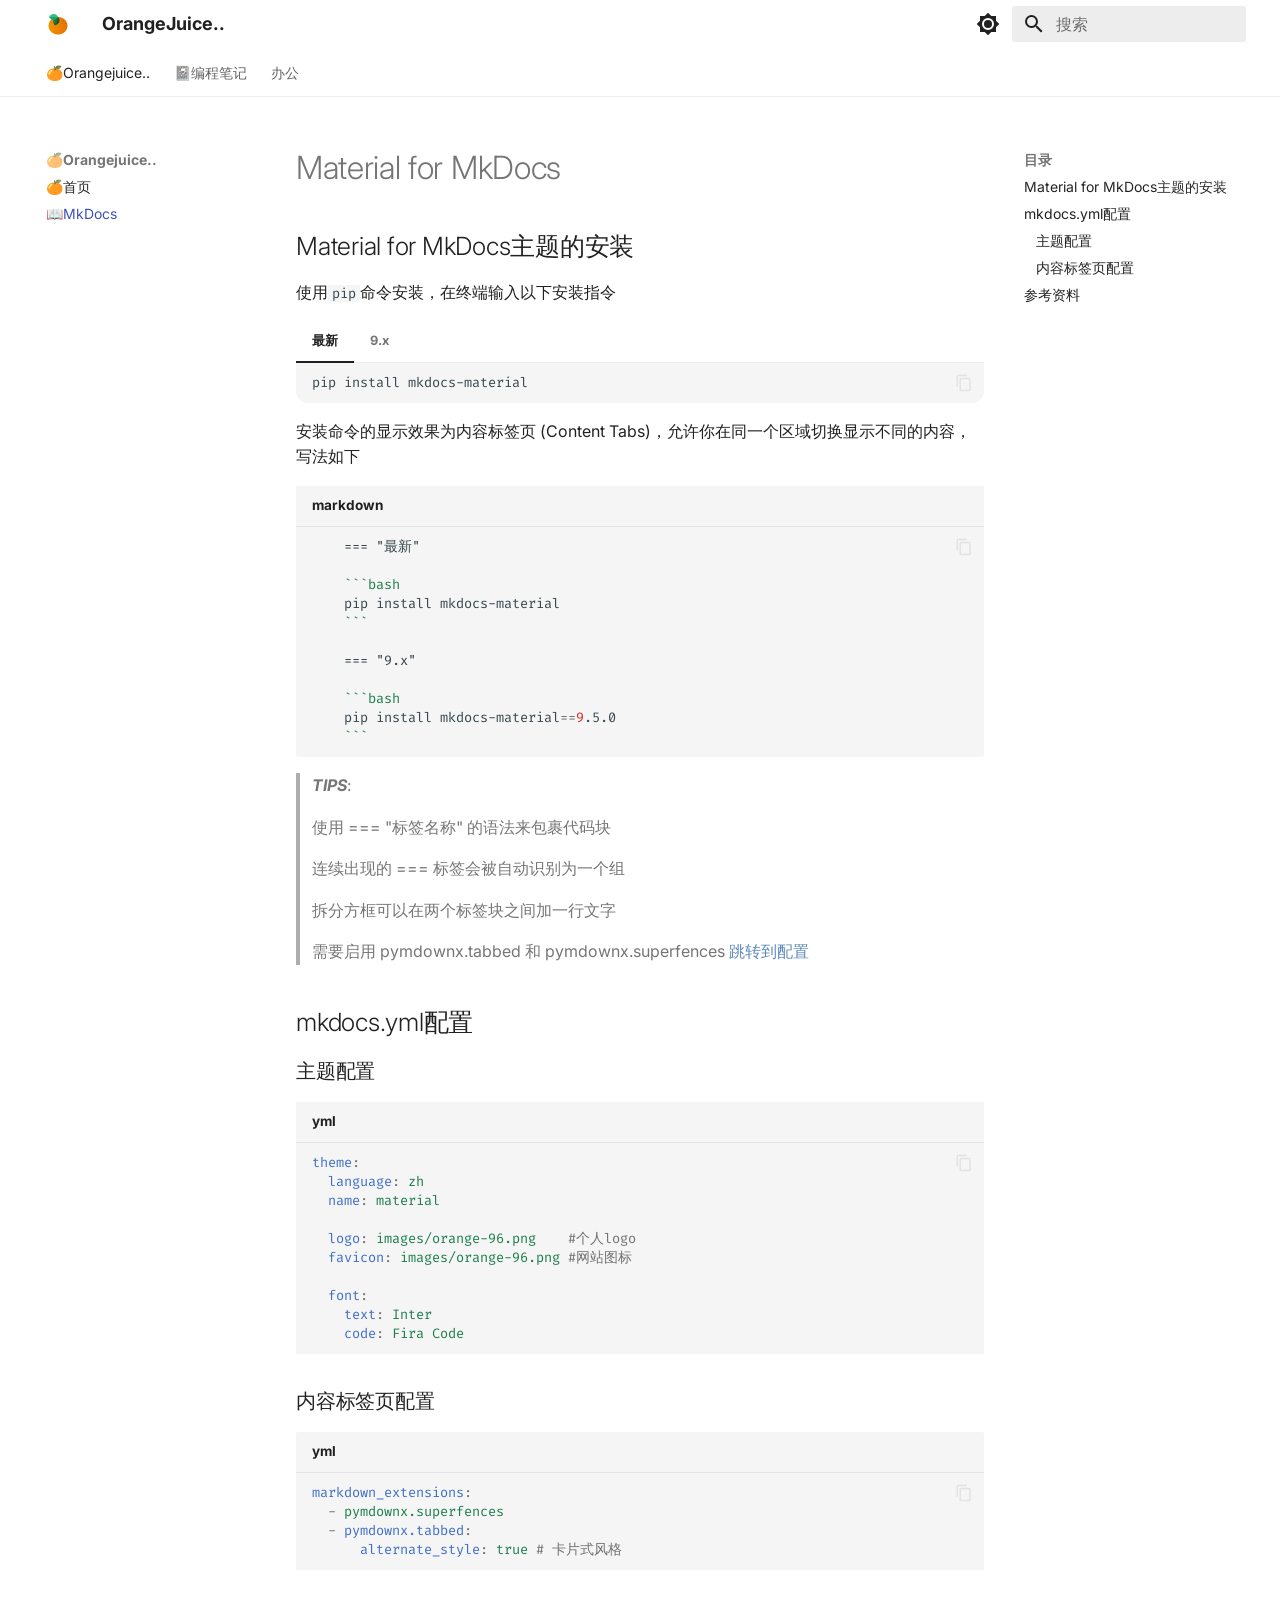
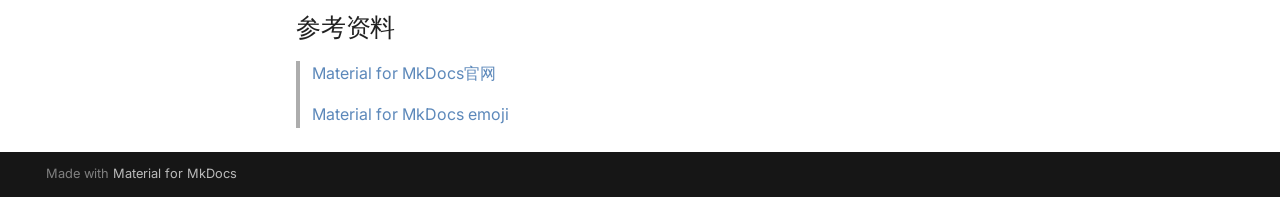
==== mkdocs/index.html @ c9e198c6 "Deployed d103569 with MkDocs version: 1.6.1" ====
<!doctype html>
<html lang="zh" class="no-js">
  <head>
    
      <meta charset="utf-8">
      <meta name="viewport" content="width=device-width,initial-scale=1">
      
      
      
        <link rel="canonical" href="https://mydomain.org/mysite/mkdocs/">
      
      
        <link rel="prev" href="..">
      
      
        <link rel="next" href="../Programming/Cpp/">
      
      
        
      
      
      <link rel="icon" href="../images/orange-96.png">
      <meta name="generator" content="mkdocs-1.6.1, mkdocs-material-9.7.1">
    
    
      
        <title>📖MkDocs - OrangeJuice..</title>
      
    
    
      <link rel="stylesheet" href="../assets/stylesheets/main.484c7ddc.min.css">
      
        
        <link rel="stylesheet" href="../assets/stylesheets/palette.ab4e12ef.min.css">
      
      


    
    
      
    
    
      
        
        
        <link rel="preconnect" href="https://fonts.gstatic.com" crossorigin>
        <link rel="stylesheet" href="https://fonts.googleapis.com/css?family=Inter:300,300i,400,400i,700,700i%7CFira+Code:400,400i,700,700i&display=fallback">
        <style>:root{--md-text-font:"Inter";--md-code-font:"Fira Code"}</style>
      
    
    
      <link rel="stylesheet" href="../stylesheets/extra.css">
    
    <script>__md_scope=new URL("..",location),__md_hash=e=>[...e].reduce(((e,_)=>(e<<5)-e+_.charCodeAt(0)),0),__md_get=(e,_=localStorage,t=__md_scope)=>JSON.parse(_.getItem(t.pathname+"."+e)),__md_set=(e,_,t=localStorage,a=__md_scope)=>{try{t.setItem(a.pathname+"."+e,JSON.stringify(_))}catch(e){}}</script>
    
      

    
    
  </head>
  
  
    
    
      
    
    
    
    
    <body dir="ltr" data-md-color-scheme="default" data-md-color-primary="white" data-md-color-accent="cyan">
  
    
    <input class="md-toggle" data-md-toggle="drawer" type="checkbox" id="__drawer" autocomplete="off">
    <input class="md-toggle" data-md-toggle="search" type="checkbox" id="__search" autocomplete="off">
    <label class="md-overlay" for="__drawer"></label>
    <div data-md-component="skip">
      
        
        <a href="#material-for-mkdocs" class="md-skip">
          跳转至
        </a>
      
    </div>
    <div data-md-component="announce">
      
    </div>
    
    
      

<header class="md-header" data-md-component="header">
  <nav class="md-header__inner md-grid" aria-label="页眉">
    <a href=".." title="OrangeJuice.." class="md-header__button md-logo" aria-label="OrangeJuice.." data-md-component="logo">
      
  <img src="../images/orange-96.png" alt="logo">

    </a>
    <label class="md-header__button md-icon" for="__drawer">
      
      <svg xmlns="http://www.w3.org/2000/svg" viewBox="0 0 24 24"><path d="M3 6h18v2H3zm0 5h18v2H3zm0 5h18v2H3z"/></svg>
    </label>
    <div class="md-header__title" data-md-component="header-title">
      <div class="md-header__ellipsis">
        <div class="md-header__topic">
          <span class="md-ellipsis">
            OrangeJuice..
          </span>
        </div>
        <div class="md-header__topic" data-md-component="header-topic">
          <span class="md-ellipsis">
            
              📖MkDocs
            
          </span>
        </div>
      </div>
    </div>
    
      
        <form class="md-header__option" data-md-component="palette">
  
    
    
    
    <input class="md-option" data-md-color-media="" data-md-color-scheme="default" data-md-color-primary="white" data-md-color-accent="cyan"  aria-label="Switch to dark mode"  type="radio" name="__palette" id="__palette_0">
    
      <label class="md-header__button md-icon" title="Switch to dark mode" for="__palette_1" hidden>
        <svg xmlns="http://www.w3.org/2000/svg" viewBox="0 0 24 24"><path d="M12 8a4 4 0 0 0-4 4 4 4 0 0 0 4 4 4 4 0 0 0 4-4 4 4 0 0 0-4-4m0 10a6 6 0 0 1-6-6 6 6 0 0 1 6-6 6 6 0 0 1 6 6 6 6 0 0 1-6 6m8-9.31V4h-4.69L12 .69 8.69 4H4v4.69L.69 12 4 15.31V20h4.69L12 23.31 15.31 20H20v-4.69L23.31 12z"/></svg>
      </label>
    
  
    
    
    
    <input class="md-option" data-md-color-media="" data-md-color-scheme="slate" data-md-color-primary="white" data-md-color-accent="cyan"  aria-label="Switch to light mode"  type="radio" name="__palette" id="__palette_1">
    
      <label class="md-header__button md-icon" title="Switch to light mode" for="__palette_0" hidden>
        <svg xmlns="http://www.w3.org/2000/svg" viewBox="0 0 24 24"><path d="M12 18c-.89 0-1.74-.2-2.5-.55C11.56 16.5 13 14.42 13 12s-1.44-4.5-3.5-5.45C10.26 6.2 11.11 6 12 6a6 6 0 0 1 6 6 6 6 0 0 1-6 6m8-9.31V4h-4.69L12 .69 8.69 4H4v4.69L.69 12 4 15.31V20h4.69L12 23.31 15.31 20H20v-4.69L23.31 12z"/></svg>
      </label>
    
  
</form>
      
    
    
      <script>var palette=__md_get("__palette");if(palette&&palette.color){if("(prefers-color-scheme)"===palette.color.media){var media=matchMedia("(prefers-color-scheme: light)"),input=document.querySelector(media.matches?"[data-md-color-media='(prefers-color-scheme: light)']":"[data-md-color-media='(prefers-color-scheme: dark)']");palette.color.media=input.getAttribute("data-md-color-media"),palette.color.scheme=input.getAttribute("data-md-color-scheme"),palette.color.primary=input.getAttribute("data-md-color-primary"),palette.color.accent=input.getAttribute("data-md-color-accent")}for(var[key,value]of Object.entries(palette.color))document.body.setAttribute("data-md-color-"+key,value)}</script>
    
    
    
      
      
        <label class="md-header__button md-icon" for="__search">
          
          <svg xmlns="http://www.w3.org/2000/svg" viewBox="0 0 24 24"><path d="M9.5 3A6.5 6.5 0 0 1 16 9.5c0 1.61-.59 3.09-1.56 4.23l.27.27h.79l5 5-1.5 1.5-5-5v-.79l-.27-.27A6.52 6.52 0 0 1 9.5 16 6.5 6.5 0 0 1 3 9.5 6.5 6.5 0 0 1 9.5 3m0 2C7 5 5 7 5 9.5S7 14 9.5 14 14 12 14 9.5 12 5 9.5 5"/></svg>
        </label>
        <div class="md-search" data-md-component="search" role="dialog">
  <label class="md-search__overlay" for="__search"></label>
  <div class="md-search__inner" role="search">
    <form class="md-search__form" name="search">
      <input type="text" class="md-search__input" name="query" aria-label="搜索" placeholder="搜索" autocapitalize="off" autocorrect="off" autocomplete="off" spellcheck="false" data-md-component="search-query" required>
      <label class="md-search__icon md-icon" for="__search">
        
        <svg xmlns="http://www.w3.org/2000/svg" viewBox="0 0 24 24"><path d="M9.5 3A6.5 6.5 0 0 1 16 9.5c0 1.61-.59 3.09-1.56 4.23l.27.27h.79l5 5-1.5 1.5-5-5v-.79l-.27-.27A6.52 6.52 0 0 1 9.5 16 6.5 6.5 0 0 1 3 9.5 6.5 6.5 0 0 1 9.5 3m0 2C7 5 5 7 5 9.5S7 14 9.5 14 14 12 14 9.5 12 5 9.5 5"/></svg>
        
        <svg xmlns="http://www.w3.org/2000/svg" viewBox="0 0 24 24"><path d="M20 11v2H8l5.5 5.5-1.42 1.42L4.16 12l7.92-7.92L13.5 5.5 8 11z"/></svg>
      </label>
      <nav class="md-search__options" aria-label="查找">
        
        <button type="reset" class="md-search__icon md-icon" title="清空当前内容" aria-label="清空当前内容" tabindex="-1">
          
          <svg xmlns="http://www.w3.org/2000/svg" viewBox="0 0 24 24"><path d="M19 6.41 17.59 5 12 10.59 6.41 5 5 6.41 10.59 12 5 17.59 6.41 19 12 13.41 17.59 19 19 17.59 13.41 12z"/></svg>
        </button>
      </nav>
      
        <div class="md-search__suggest" data-md-component="search-suggest"></div>
      
    </form>
    <div class="md-search__output">
      <div class="md-search__scrollwrap" tabindex="0" data-md-scrollfix>
        <div class="md-search-result" data-md-component="search-result">
          <div class="md-search-result__meta">
            正在初始化搜索引擎
          </div>
          <ol class="md-search-result__list" role="presentation"></ol>
        </div>
      </div>
    </div>
  </div>
</div>
      
    
    
  </nav>
  
</header>
    
    <div class="md-container" data-md-component="container">
      
      
        
          
            
<nav class="md-tabs" aria-label="标签" data-md-component="tabs">
  <div class="md-grid">
    <ul class="md-tabs__list">
      
        
  
  
  
    
  
  
    
    
      <li class="md-tabs__item md-tabs__item--active">
        <a href=".." class="md-tabs__link">
          
  
  
  🍊Orangejuice..

        </a>
      </li>
    
  

      
        
  
  
  
  
    
    
      <li class="md-tabs__item">
        <a href="../Programming/Cpp/" class="md-tabs__link">
          
  
  
  📓编程笔记

        </a>
      </li>
    
  

      
        
  
  
  
  
    
    
      <li class="md-tabs__item">
        <a href="../Working/Excel/" class="md-tabs__link">
          
  
  
  办公

        </a>
      </li>
    
  

      
    </ul>
  </div>
</nav>
          
        
      
      <main class="md-main" data-md-component="main">
        <div class="md-main__inner md-grid">
          
            
              
              <div class="md-sidebar md-sidebar--primary" data-md-component="sidebar" data-md-type="navigation" >
                <div class="md-sidebar__scrollwrap">
                  <div class="md-sidebar__inner">
                    


  


<nav class="md-nav md-nav--primary md-nav--lifted" aria-label="导航栏" data-md-level="0">
  <label class="md-nav__title" for="__drawer">
    <a href=".." title="OrangeJuice.." class="md-nav__button md-logo" aria-label="OrangeJuice.." data-md-component="logo">
      
  <img src="../images/orange-96.png" alt="logo">

    </a>
    OrangeJuice..
  </label>
  
  <ul class="md-nav__list" data-md-scrollfix>
    
      
      
  
  
    
  
  
  
    
    
    
    
      
        
        
      
      
        
      
    
    
    <li class="md-nav__item md-nav__item--active md-nav__item--section md-nav__item--nested">
      
        
        
        <input class="md-nav__toggle md-toggle " type="checkbox" id="__nav_1" checked>
        
          
          <label class="md-nav__link" for="__nav_1" id="__nav_1_label" tabindex="">
            
  
  
  <span class="md-ellipsis">
    
  
    🍊Orangejuice..
  

    
  </span>
  
  

            <span class="md-nav__icon md-icon"></span>
          </label>
        
        <nav class="md-nav" data-md-level="1" aria-labelledby="__nav_1_label" aria-expanded="true">
          <label class="md-nav__title" for="__nav_1">
            <span class="md-nav__icon md-icon"></span>
            
  
    🍊Orangejuice..
  

          </label>
          <ul class="md-nav__list" data-md-scrollfix>
            
              
                
  
  
  
  
    <li class="md-nav__item">
      <a href=".." class="md-nav__link">
        
  
  
  <span class="md-ellipsis">
    
  
    🍊首页
  

    
  </span>
  
  

      </a>
    </li>
  

              
            
              
                
  
  
    
  
  
  
    <li class="md-nav__item md-nav__item--active">
      
      <input class="md-nav__toggle md-toggle" type="checkbox" id="__toc">
      
      
        
      
      
        <label class="md-nav__link md-nav__link--active" for="__toc">
          
  
  
  <span class="md-ellipsis">
    
  
    📖MkDocs
  

    
  </span>
  
  

          <span class="md-nav__icon md-icon"></span>
        </label>
      
      <a href="./" class="md-nav__link md-nav__link--active">
        
  
  
  <span class="md-ellipsis">
    
  
    📖MkDocs
  

    
  </span>
  
  

      </a>
      
        

<nav class="md-nav md-nav--secondary" aria-label="目录">
  
  
  
    
  
  
    <label class="md-nav__title" for="__toc">
      <span class="md-nav__icon md-icon"></span>
      目录
    </label>
    <ul class="md-nav__list" data-md-component="toc" data-md-scrollfix>
      
        <li class="md-nav__item">
  <a href="#material-for-mkdocs_1" class="md-nav__link">
    <span class="md-ellipsis">
      
        Material for MkDocs主题的安装
      
    </span>
  </a>
  
</li>
      
        <li class="md-nav__item">
  <a href="#mkdocsyml" class="md-nav__link">
    <span class="md-ellipsis">
      
        mkdocs.yml配置
      
    </span>
  </a>
  
    <nav class="md-nav" aria-label="mkdocs.yml配置">
      <ul class="md-nav__list">
        
          <li class="md-nav__item">
  <a href="#_1" class="md-nav__link">
    <span class="md-ellipsis">
      
        主题配置
      
    </span>
  </a>
  
</li>
        
          <li class="md-nav__item">
  <a href="#_2" class="md-nav__link">
    <span class="md-ellipsis">
      
        内容标签页配置
      
    </span>
  </a>
  
</li>
        
      </ul>
    </nav>
  
</li>
      
        <li class="md-nav__item">
  <a href="#_3" class="md-nav__link">
    <span class="md-ellipsis">
      
        参考资料
      
    </span>
  </a>
  
</li>
      
    </ul>
  
</nav>
      
    </li>
  

              
            
          </ul>
        </nav>
      
    </li>
  

    
      
      
  
  
  
  
    
    
    
    
      
      
        
      
    
    
    <li class="md-nav__item md-nav__item--nested">
      
        
        
        <input class="md-nav__toggle md-toggle " type="checkbox" id="__nav_2" >
        
          
          <label class="md-nav__link" for="__nav_2" id="__nav_2_label" tabindex="0">
            
  
  
  <span class="md-ellipsis">
    
  
    📓编程笔记
  

    
  </span>
  
  

            <span class="md-nav__icon md-icon"></span>
          </label>
        
        <nav class="md-nav" data-md-level="1" aria-labelledby="__nav_2_label" aria-expanded="false">
          <label class="md-nav__title" for="__nav_2">
            <span class="md-nav__icon md-icon"></span>
            
  
    📓编程笔记
  

          </label>
          <ul class="md-nav__list" data-md-scrollfix>
            
              
                
  
  
  
  
    <li class="md-nav__item">
      <a href="../Programming/Cpp/" class="md-nav__link">
        
  
  
  <span class="md-ellipsis">
    
  
    Cpp
  

    
  </span>
  
  

      </a>
    </li>
  

              
            
          </ul>
        </nav>
      
    </li>
  

    
      
      
  
  
  
  
    
    
    
    
      
      
        
      
    
    
    <li class="md-nav__item md-nav__item--nested">
      
        
        
        <input class="md-nav__toggle md-toggle " type="checkbox" id="__nav_3" >
        
          
          <label class="md-nav__link" for="__nav_3" id="__nav_3_label" tabindex="0">
            
  
  
  <span class="md-ellipsis">
    
  
    办公
  

    
  </span>
  
  

            <span class="md-nav__icon md-icon"></span>
          </label>
        
        <nav class="md-nav" data-md-level="1" aria-labelledby="__nav_3_label" aria-expanded="false">
          <label class="md-nav__title" for="__nav_3">
            <span class="md-nav__icon md-icon"></span>
            
  
    办公
  

          </label>
          <ul class="md-nav__list" data-md-scrollfix>
            
              
                
  
  
  
  
    <li class="md-nav__item">
      <a href="../Working/Excel/" class="md-nav__link">
        
  
  
  <span class="md-ellipsis">
    
  
    Excel
  

    
  </span>
  
  

      </a>
    </li>
  

              
            
          </ul>
        </nav>
      
    </li>
  

    
  </ul>
</nav>
                  </div>
                </div>
              </div>
            
            
              
              <div class="md-sidebar md-sidebar--secondary" data-md-component="sidebar" data-md-type="toc" >
                <div class="md-sidebar__scrollwrap">
                  <div class="md-sidebar__inner">
                    

<nav class="md-nav md-nav--secondary" aria-label="目录">
  
  
  
    
  
  
    <label class="md-nav__title" for="__toc">
      <span class="md-nav__icon md-icon"></span>
      目录
    </label>
    <ul class="md-nav__list" data-md-component="toc" data-md-scrollfix>
      
        <li class="md-nav__item">
  <a href="#material-for-mkdocs_1" class="md-nav__link">
    <span class="md-ellipsis">
      
        Material for MkDocs主题的安装
      
    </span>
  </a>
  
</li>
      
        <li class="md-nav__item">
  <a href="#mkdocsyml" class="md-nav__link">
    <span class="md-ellipsis">
      
        mkdocs.yml配置
      
    </span>
  </a>
  
    <nav class="md-nav" aria-label="mkdocs.yml配置">
      <ul class="md-nav__list">
        
          <li class="md-nav__item">
  <a href="#_1" class="md-nav__link">
    <span class="md-ellipsis">
      
        主题配置
      
    </span>
  </a>
  
</li>
        
          <li class="md-nav__item">
  <a href="#_2" class="md-nav__link">
    <span class="md-ellipsis">
      
        内容标签页配置
      
    </span>
  </a>
  
</li>
        
      </ul>
    </nav>
  
</li>
      
        <li class="md-nav__item">
  <a href="#_3" class="md-nav__link">
    <span class="md-ellipsis">
      
        参考资料
      
    </span>
  </a>
  
</li>
      
    </ul>
  
</nav>
                  </div>
                </div>
              </div>
            
          
          
            <div class="md-content" data-md-component="content">
              
              <article class="md-content__inner md-typeset">
                
                  



<h1 id="material-for-mkdocs">Material for MkDocs</h1>
<h2 id="material-for-mkdocs_1">Material for MkDocs主题的安装</h2>
<p>使用<code>pip</code>命令安装，在终端输入以下安装指令</p>
<div class="tabbed-set tabbed-alternate" data-tabs="1:2"><input checked="checked" id="__tabbed_1_1" name="__tabbed_1" type="radio" /><input id="__tabbed_1_2" name="__tabbed_1" type="radio" /><div class="tabbed-labels"><label for="__tabbed_1_1">最新</label><label for="__tabbed_1_2">9.x</label></div>
<div class="tabbed-content">
<div class="tabbed-block">
<div class="language-bash highlight"><pre><span></span><code><span id="__span-0-1"><a id="__codelineno-0-1" name="__codelineno-0-1" href="#__codelineno-0-1"></a>pip<span class="w"> </span>install<span class="w"> </span>mkdocs-material
</span></code></pre></div>
</div>
<div class="tabbed-block">
<div class="language-bash highlight"><pre><span></span><code><span id="__span-1-1"><a id="__codelineno-1-1" name="__codelineno-1-1" href="#__codelineno-1-1"></a>pip<span class="w"> </span>install<span class="w"> </span>mkdocs-material<span class="o">==</span><span class="m">9</span>.5.0
</span></code></pre></div>
</div>
</div>
</div>
<p>安装命令的显示效果为内容标签页 (Content Tabs)，允许你在同一个区域切换显示不同的内容，写法如下</p>
<div class="language-markdown highlight"><span class="filename">markdown</span><pre><span></span><code><span id="__span-2-1"><a id="__codelineno-2-1" name="__codelineno-2-1" href="#__codelineno-2-1"></a>    === &quot;最新&quot;
</span><span id="__span-2-2"><a id="__codelineno-2-2" name="__codelineno-2-2" href="#__codelineno-2-2"></a>
</span><span id="__span-2-3"><a id="__codelineno-2-3" name="__codelineno-2-3" href="#__codelineno-2-3"></a><span class="sb">    ```bash</span>
</span><span id="__span-2-4"><a id="__codelineno-2-4" name="__codelineno-2-4" href="#__codelineno-2-4"></a><span class="w">    </span>pip<span class="w"> </span>install<span class="w"> </span>mkdocs-material
</span><span id="__span-2-5"><a id="__codelineno-2-5" name="__codelineno-2-5" href="#__codelineno-2-5"></a><span class="sb">    ```</span>
</span><span id="__span-2-6"><a id="__codelineno-2-6" name="__codelineno-2-6" href="#__codelineno-2-6"></a>
</span><span id="__span-2-7"><a id="__codelineno-2-7" name="__codelineno-2-7" href="#__codelineno-2-7"></a>    === &quot;9.x&quot;
</span><span id="__span-2-8"><a id="__codelineno-2-8" name="__codelineno-2-8" href="#__codelineno-2-8"></a>
</span><span id="__span-2-9"><a id="__codelineno-2-9" name="__codelineno-2-9" href="#__codelineno-2-9"></a><span class="sb">    ```bash</span>
</span><span id="__span-2-10"><a id="__codelineno-2-10" name="__codelineno-2-10" href="#__codelineno-2-10"></a><span class="w">    </span>pip<span class="w"> </span>install<span class="w"> </span>mkdocs-material<span class="o">==</span><span class="m">9</span>.5.0
</span><span id="__span-2-11"><a id="__codelineno-2-11" name="__codelineno-2-11" href="#__codelineno-2-11"></a><span class="sb">    ```</span>
</span></code></pre></div>
<blockquote>
<p><strong><em>TIPS</em></strong>: </p>
<p>使用 === "标签名称" 的语法来包裹代码块</p>
<p>连续出现的 === 标签会被自动识别为一个组 </p>
<p>拆分方框可以在两个标签块之间加一行文字</p>
<p>需要启用 pymdownx.tabbed 和 pymdownx.superfences <a href="#Content Tabs">跳转到配置</a></p>
</blockquote>
<h2 id="mkdocsyml">mkdocs.yml配置</h2>
<h3 id="_1">主题配置</h3>
<div class="language-yaml highlight"><span class="filename">yml</span><pre><span></span><code><span id="__span-3-1"><a id="__codelineno-3-1" name="__codelineno-3-1" href="#__codelineno-3-1"></a><span class="nt">theme</span><span class="p">:</span>
</span><span id="__span-3-2"><a id="__codelineno-3-2" name="__codelineno-3-2" href="#__codelineno-3-2"></a><span class="w">  </span><span class="nt">language</span><span class="p">:</span><span class="w"> </span><span class="l l-Scalar l-Scalar-Plain">zh</span>
</span><span id="__span-3-3"><a id="__codelineno-3-3" name="__codelineno-3-3" href="#__codelineno-3-3"></a><span class="w">  </span><span class="nt">name</span><span class="p">:</span><span class="w"> </span><span class="l l-Scalar l-Scalar-Plain">material</span>
</span><span id="__span-3-4"><a id="__codelineno-3-4" name="__codelineno-3-4" href="#__codelineno-3-4"></a>
</span><span id="__span-3-5"><a id="__codelineno-3-5" name="__codelineno-3-5" href="#__codelineno-3-5"></a><span class="w">  </span><span class="nt">logo</span><span class="p">:</span><span class="w"> </span><span class="l l-Scalar l-Scalar-Plain">images/orange-96.png</span><span class="w">    </span><span class="c1">#个人logo</span>
</span><span id="__span-3-6"><a id="__codelineno-3-6" name="__codelineno-3-6" href="#__codelineno-3-6"></a><span class="w">  </span><span class="nt">favicon</span><span class="p">:</span><span class="w"> </span><span class="l l-Scalar l-Scalar-Plain">images/orange-96.png</span><span class="w"> </span><span class="c1">#网站图标</span>
</span><span id="__span-3-7"><a id="__codelineno-3-7" name="__codelineno-3-7" href="#__codelineno-3-7"></a>
</span><span id="__span-3-8"><a id="__codelineno-3-8" name="__codelineno-3-8" href="#__codelineno-3-8"></a><span class="w">  </span><span class="nt">font</span><span class="p">:</span>
</span><span id="__span-3-9"><a id="__codelineno-3-9" name="__codelineno-3-9" href="#__codelineno-3-9"></a><span class="w">    </span><span class="nt">text</span><span class="p">:</span><span class="w"> </span><span class="l l-Scalar l-Scalar-Plain">Inter</span><span class="w">      </span>
</span><span id="__span-3-10"><a id="__codelineno-3-10" name="__codelineno-3-10" href="#__codelineno-3-10"></a><span class="w">    </span><span class="nt">code</span><span class="p">:</span><span class="w"> </span><span class="l l-Scalar l-Scalar-Plain">Fira Code</span><span class="w">  </span>
</span></code></pre></div>
<div id="Content Tabs"></div>

<h3 id="_2">内容标签页配置</h3>
<div class="language-yaml highlight"><span class="filename">yml</span><pre><span></span><code><span id="__span-4-1"><a id="__codelineno-4-1" name="__codelineno-4-1" href="#__codelineno-4-1"></a><span class="nt">markdown_extensions</span><span class="p">:</span>
</span><span id="__span-4-2"><a id="__codelineno-4-2" name="__codelineno-4-2" href="#__codelineno-4-2"></a><span class="w">  </span><span class="p p-Indicator">-</span><span class="w"> </span><span class="l l-Scalar l-Scalar-Plain">pymdownx.superfences</span>
</span><span id="__span-4-3"><a id="__codelineno-4-3" name="__codelineno-4-3" href="#__codelineno-4-3"></a><span class="w">  </span><span class="p p-Indicator">-</span><span class="w"> </span><span class="nt">pymdownx.tabbed</span><span class="p">:</span>
</span><span id="__span-4-4"><a id="__codelineno-4-4" name="__codelineno-4-4" href="#__codelineno-4-4"></a><span class="w">      </span><span class="nt">alternate_style</span><span class="p">:</span><span class="w"> </span><span class="l l-Scalar l-Scalar-Plain">true</span><span class="w"> </span><span class="c1"># 卡片式风格</span>
</span></code></pre></div>
<h2 id="_3">参考资料</h2>
<blockquote>
<p><a href="https://squidfunk.github.io/mkdocs-material/">Material for MkDocs官网</a></p>
<p><a href="https://mkdocs.dbtgo.com/reference/icons-emojis/">Material for MkDocs emoji</a></p>
</blockquote>












                
              </article>
            </div>
          
          
<script>var target=document.getElementById(location.hash.slice(1));target&&target.name&&(target.checked=target.name.startsWith("__tabbed_"))</script>
        </div>
        
          <button type="button" class="md-top md-icon" data-md-component="top" hidden>
  
  <svg xmlns="http://www.w3.org/2000/svg" viewBox="0 0 24 24"><path d="M13 20h-2V8l-5.5 5.5-1.42-1.42L12 4.16l7.92 7.92-1.42 1.42L13 8z"/></svg>
  回到页面顶部
</button>
        
      </main>
      
        <footer class="md-footer">
  
  <div class="md-footer-meta md-typeset">
    <div class="md-footer-meta__inner md-grid">
      <div class="md-copyright">
  
  
    Made with
    <a href="https://squidfunk.github.io/mkdocs-material/" target="_blank" rel="noopener">
      Material for MkDocs
    </a>
  
</div>
      
    </div>
  </div>
</footer>
      
    </div>
    <div class="md-dialog" data-md-component="dialog">
      <div class="md-dialog__inner md-typeset"></div>
    </div>
    
    
    
      
      
      <script id="__config" type="application/json">{"annotate": null, "base": "..", "features": ["search.suggest", "search.highlight", "navigation.tabs", "navigation.sections", "navigation.tracking", "navigation.top", "content.code.copy", "content.code.annotate"], "search": "../assets/javascripts/workers/search.2c215733.min.js", "tags": null, "translations": {"clipboard.copied": "\u5df2\u590d\u5236", "clipboard.copy": "\u590d\u5236", "search.result.more.one": "\u5728\u8be5\u9875\u4e0a\u8fd8\u6709 1 \u4e2a\u7b26\u5408\u6761\u4ef6\u7684\u7ed3\u679c", "search.result.more.other": "\u5728\u8be5\u9875\u4e0a\u8fd8\u6709 # \u4e2a\u7b26\u5408\u6761\u4ef6\u7684\u7ed3\u679c", "search.result.none": "\u6ca1\u6709\u627e\u5230\u7b26\u5408\u6761\u4ef6\u7684\u7ed3\u679c", "search.result.one": "\u627e\u5230 1 \u4e2a\u7b26\u5408\u6761\u4ef6\u7684\u7ed3\u679c", "search.result.other": "# \u4e2a\u7b26\u5408\u6761\u4ef6\u7684\u7ed3\u679c", "search.result.placeholder": "\u952e\u5165\u4ee5\u5f00\u59cb\u641c\u7d22", "search.result.term.missing": "\u7f3a\u5c11", "select.version": "\u9009\u62e9\u5f53\u524d\u7248\u672c"}, "version": null}</script>
    
    
      <script src="../assets/javascripts/bundle.79ae519e.min.js"></script>
      
    
  </body>
</html>
---- assets/stylesheets/main.484c7ddc.min.css ----
@charset "UTF-8";html{-webkit-text-size-adjust:none;-moz-text-size-adjust:none;text-size-adjust:none;box-sizing:border-box}*,:after,:before{box-sizing:inherit}@media (prefers-reduced-motion){*,:after,:before{transition:none!important}}body{margin:0}a,button,input,label{-webkit-tap-highlight-color:transparent}a{color:inherit;text-decoration:none}hr{border:0;box-sizing:initial;display:block;height:.05rem;overflow:visible;padding:0}small{font-size:80%}sub,sup{line-height:1em}img{border-style:none}table{border-collapse:initial;border-spacing:0}td,th{font-weight:400;vertical-align:top}button{background:#0000;border:0;font-family:inherit;font-size:inherit;margin:0;padding:0}input{border:0;outline:none}:root{--md-primary-fg-color:#4051b5;--md-primary-fg-color--light:#5d6cc0;--md-primary-fg-color--dark:#303fa1;--md-primary-bg-color:#fff;--md-primary-bg-color--light:#ffffffb3;--md-accent-fg-color:#526cfe;--md-accent-fg-color--transparent:#526cfe1a;--md-accent-bg-color:#fff;--md-accent-bg-color--light:#ffffffb3}[data-md-color-scheme=default]{color-scheme:light}[data-md-color-scheme=default] img[src$="#gh-dark-mode-only"],[data-md-color-scheme=default] img[src$="#only-dark"]{display:none}:root,[data-md-color-scheme=default]{--md-hue:225deg;--md-default-fg-color:#000000de;--md-default-fg-color--light:#0000008a;--md-default-fg-color--lighter:#00000052;--md-default-fg-color--lightest:#00000012;--md-default-bg-color:#fff;--md-default-bg-color--light:#ffffffb3;--md-default-bg-color--lighter:#ffffff4d;--md-default-bg-color--lightest:#ffffff1f;--md-code-fg-color:#36464e;--md-code-bg-color:#f5f5f5;--md-code-bg-color--light:#f5f5f5b3;--md-code-bg-color--lighter:#f5f5f54d;--md-code-hl-color:#4287ff;--md-code-hl-color--light:#4287ff1a;--md-code-hl-number-color:#d52a2a;--md-code-hl-special-color:#db1457;--md-code-hl-function-color:#a846b9;--md-code-hl-constant-color:#6e59d9;--md-code-hl-keyword-color:#3f6ec6;--md-code-hl-string-color:#1c7d4d;--md-code-hl-name-color:var(--md-code-fg-color);--md-code-hl-operator-color:var(--md-default-fg-color--light);--md-code-hl-punctuation-color:var(--md-default-fg-color--light);--md-code-hl-comment-color:var(--md-default-fg-color--light);--md-code-hl-generic-color:var(--md-default-fg-color--light);--md-code-hl-variable-color:var(--md-default-fg-color--light);--md-typeset-color:var(--md-default-fg-color);--md-typeset-a-color:var(--md-primary-fg-color);--md-typeset-del-color:#f5503d26;--md-typeset-ins-color:#0bd57026;--md-typeset-kbd-color:#fafafa;--md-typeset-kbd-accent-color:#fff;--md-typeset-kbd-border-color:#b8b8b8;--md-typeset-mark-color:#ffff0080;--md-typeset-table-color:#0000001f;--md-typeset-table-color--light:rgba(0,0,0,.035);--md-admonition-fg-color:var(--md-default-fg-color);--md-admonition-bg-color:var(--md-default-bg-color);--md-warning-fg-color:#000000de;--md-warning-bg-color:#ff9;--md-footer-fg-color:#fff;--md-footer-fg-color--light:#ffffffb3;--md-footer-fg-color--lighter:#ffffff73;--md-footer-bg-color:#000000de;--md-footer-bg-color--dark:#00000052;--md-shadow-z1:0 0.2rem 0.5rem #0000000d,0 0 0.05rem #0000001a;--md-shadow-z2:0 0.2rem 0.5rem #0000001a,0 0 0.05rem #00000040;--md-shadow-z3:0 0.2rem 0.5rem #0003,0 0 0.05rem #00000059}.md-icon svg{fill:currentcolor;display:block;height:1.2rem;width:1.2rem}body{-webkit-font-smoothing:antialiased;-moz-osx-font-smoothing:grayscale;--md-text-font-family:var(--md-text-font,_),-apple-system,BlinkMacSystemFont,Helvetica,Arial,sans-serif;--md-code-font-family:var(--md-code-font,_),SFMono-Regular,Consolas,Menlo,monospace}aside,body,input{font-feature-settings:"kern","liga";color:var(--md-typeset-color);font-family:var(--md-text-font-family)}code,kbd,pre{font-feature-settings:"kern";font-family:var(--md-code-font-family)}:root{--md-typeset-table-sort-icon:url('data:image/svg+xml;charset=utf-8,<svg xmlns="http://www.w3.org/2000/svg" viewBox="0 0 24 24"><path d="m18 21-4-4h3V7h-3l4-4 4 4h-3v10h3M2 19v-2h10v2M2 13v-2h7v2M2 7V5h4v2z"/></svg>');--md-typeset-table-sort-icon--asc:url('data:image/svg+xml;charset=utf-8,<svg xmlns="http://www.w3.org/2000/svg" viewBox="0 0 24 24"><path d="M19 17h3l-4 4-4-4h3V3h2M2 17h10v2H2M6 5v2H2V5m0 6h7v2H2z"/></svg>');--md-typeset-table-sort-icon--desc:url('data:image/svg+xml;charset=utf-8,<svg xmlns="http://www.w3.org/2000/svg" viewBox="0 0 24 24"><path d="M19 7h3l-4-4-4 4h3v14h2M2 17h10v2H2M6 5v2H2V5m0 6h7v2H2z"/></svg>')}.md-typeset{-webkit-print-color-adjust:exact;color-adjust:exact;font-size:.8rem;line-height:1.6;overflow-wrap:break-word}@media print{.md-typeset{font-size:.68rem}}.md-typeset blockquote,.md-typeset dl,.md-typeset figure,.md-typeset ol,.md-typeset pre,.md-typeset ul{margin-bottom:1em;margin-top:1em}.md-typeset h1{color:var(--md-default-fg-color--light);font-size:2em;line-height:1.3;margin:0 0 1.25em}.md-typeset h1,.md-typeset h2{font-weight:300;letter-spacing:-.01em}.md-typeset h2{font-size:1.5625em;line-height:1.4;margin:1.6em 0 .64em}.md-typeset h3{font-size:1.25em;font-weight:400;letter-spacing:-.01em;line-height:1.5;margin:1.6em 0 .8em}.md-typeset h2+h3{margin-top:.8em}.md-typeset h4{font-weight:700;letter-spacing:-.01em;margin:1em 0}.md-typeset h5,.md-typeset h6{color:var(--md-default-fg-color--light);font-size:.8em;font-weight:700;letter-spacing:-.01em;margin:1.25em 0}.md-typeset h5{text-transform:uppercase}.md-typeset h5 code{text-transform:none}.md-typeset hr{border-bottom:.05rem solid var(--md-default-fg-color--lightest);display:flow-root;margin:1.5em 0}.md-typeset a{color:var(--md-typeset-a-color);word-break:break-word}.md-typeset a,.md-typeset a:before{transition:color 125ms}.md-typeset a:focus,.md-typeset a:hover{color:var(--md-accent-fg-color)}.md-typeset a:focus code,.md-typeset a:hover code{background-color:var(--md-accent-fg-color--transparent);color:var(--md-accent-fg-color)}.md-typeset a code{color:var(--md-typeset-a-color)}.md-typeset a.focus-visible{outline-color:var(--md-accent-fg-color);outline-offset:.2rem}.md-typeset code,.md-typeset kbd,.md-typeset pre{color:var(--md-code-fg-color);direction:ltr;font-variant-ligatures:none;transition:background-color 125ms}@media print{.md-typeset code,.md-typeset kbd,.md-typeset pre{white-space:pre-wrap}}.md-typeset code{background-color:var(--md-code-bg-color);border-radius:.1rem;-webkit-box-decoration-break:clone;box-decoration-break:clone;font-size:.85em;padding:0 .2941176471em;transition:color 125ms,background-color 125ms;word-break:break-word}.md-typeset code:not(.focus-visible){-webkit-tap-highlight-color:transparent;outline:none}.md-typeset pre{display:flow-root;line-height:1.4;position:relative}.md-typeset pre>code{-webkit-box-decoration-break:slice;box-decoration-break:slice;box-shadow:none;display:block;margin:0;outline-color:var(--md-accent-fg-color);overflow:auto;padding:.7720588235em 1.1764705882em;scrollbar-color:var(--md-default-fg-color--lighter) #0000;scrollbar-width:thin;touch-action:auto;word-break:normal}.md-typeset pre>code:hover{scrollbar-color:var(--md-accent-fg-color) #0000}.md-typeset pre>code::-webkit-scrollbar{height:.2rem;width:.2rem}.md-typeset pre>code::-webkit-scrollbar-thumb{background-color:var(--md-default-fg-color--lighter)}.md-typeset pre>code::-webkit-scrollbar-thumb:hover{background-color:var(--md-accent-fg-color)}.md-typeset kbd{background-color:var(--md-typeset-kbd-color);border-radius:.1rem;box-shadow:0 .1rem 0 .05rem var(--md-typeset-kbd-border-color),0 .1rem 0 var(--md-typeset-kbd-border-color),0 -.1rem .2rem var(--md-typeset-kbd-accent-color) inset;color:var(--md-default-fg-color);display:inline-block;font-size:.75em;padding:0 .6666666667em;vertical-align:text-top;word-break:break-word}.md-typeset mark{background-color:var(--md-typeset-mark-color);-webkit-box-decoration-break:clone;box-decoration-break:clone;color:inherit;word-break:break-word}.md-typeset abbr{cursor:help;text-decoration:none}.md-typeset [data-preview],.md-typeset abbr{border-bottom:.05rem dotted var(--md-default-fg-color--light)}.md-typeset small{opacity:.75}[dir=ltr] .md-typeset sub,[dir=ltr] .md-typeset sup{margin-left:.078125em}[dir=rtl] .md-typeset sub,[dir=rtl] .md-typeset sup{margin-right:.078125em}[dir=ltr] .md-typeset blockquote{padding-left:.6rem}[dir=rtl] .md-typeset blockquote{padding-right:.6rem}[dir=ltr] .md-typeset blockquote{border-left:.2rem solid var(--md-default-fg-color--lighter)}[dir=rtl] .md-typeset blockquote{border-right:.2rem solid var(--md-default-fg-color--lighter)}.md-typeset blockquote{color:var(--md-default-fg-color--light);margin-left:0;margin-right:0}.md-typeset ul{list-style-type:disc}.md-typeset ul[type]{list-style-type:revert-layer}[dir=ltr] .md-typeset ol,[dir=ltr] .md-typeset ul{margin-left:.625em}[dir=rtl] .md-typeset ol,[dir=rtl] .md-typeset ul{margin-right:.625em}.md-typeset ol,.md-typeset ul{padding:0}.md-typeset ol:not([hidden]),.md-typeset ul:not([hidden]){display:flow-root}.md-typeset ol ol,.md-typeset ul ol{list-style-type:lower-alpha}.md-typeset ol ol ol,.md-typeset ul ol ol{list-style-type:lower-roman}.md-typeset ol ol ol ol,.md-typeset ul ol ol ol{list-style-type:upper-alpha}.md-typeset ol ol ol ol ol,.md-typeset ul ol ol ol ol{list-style-type:upper-roman}.md-typeset ol[type],.md-typeset ul[type]{list-style-type:revert-layer}[dir=ltr] .md-typeset ol li,[dir=ltr] .md-typeset ul li{margin-left:1.25em}[dir=rtl] .md-typeset ol li,[dir=rtl] .md-typeset ul li{margin-right:1.25em}.md-typeset ol li,.md-typeset ul li{margin-bottom:.5em}.md-typeset ol li blockquote,.md-typeset ol li p,.md-typeset ul li blockquote,.md-typeset ul li p{margin:.5em 0}.md-typeset ol li:last-child,.md-typeset ul li:last-child{margin-bottom:0}[dir=ltr] .md-typeset ol li ol,[dir=ltr] .md-typeset ol li ul,[dir=ltr] .md-typeset ul li ol,[dir=ltr] .md-typeset ul li ul{margin-left:.625em}[dir=rtl] .md-typeset ol li ol,[dir=rtl] .md-typeset ol li ul,[dir=rtl] .md-typeset ul li ol,[dir=rtl] .md-typeset ul li ul{margin-right:.625em}.md-typeset ol li ol,.md-typeset ol li ul,.md-typeset ul li ol,.md-typeset ul li ul{margin-bottom:.5em;margin-top:.5em}[dir=ltr] .md-typeset dd{margin-left:1.875em}[dir=rtl] .md-typeset dd{margin-right:1.875em}.md-typeset dd{margin-bottom:1.5em;margin-top:1em}.md-typeset img,.md-typeset svg,.md-typeset video{height:auto;max-width:100%}.md-typeset img[align=left]{margin:1em 1em 1em 0}.md-typeset img[align=right]{margin:1em 0 1em 1em}.md-typeset img[align]:only-child{margin-top:0}.md-typeset figure{display:flow-root;margin:1em auto;max-width:100%;text-align:center;width:fit-content}.md-typeset figure img{display:block;margin:0 auto}.md-typeset figcaption{font-style:italic;margin:1em auto;max-width:24rem}.md-typeset iframe{max-width:100%}.md-typeset table:not([class]){background-color:var(--md-default-bg-color);border:.05rem solid var(--md-typeset-table-color);border-radius:.1rem;display:inline-block;font-size:.64rem;max-width:100%;overflow:auto;touch-action:auto}@media print{.md-typeset table:not([class]){display:table}}.md-typeset table:not([class])+*{margin-top:1.5em}.md-typeset table:not([class]) td>:first-child,.md-typeset table:not([class]) th>:first-child{margin-top:0}.md-typeset table:not([class]) td>:last-child,.md-typeset table:not([class]) th>:last-child{margin-bottom:0}.md-typeset table:not([class]) td:not([align]),.md-typeset table:not([class]) th:not([align]){text-align:left}[dir=rtl] .md-typeset table:not([class]) td:not([align]),[dir=rtl] .md-typeset table:not([class]) th:not([align]){text-align:right}.md-typeset table:not([class]) th{font-weight:700;min-width:5rem;padding:.9375em 1.25em;vertical-align:top}.md-typeset table:not([class]) td{border-top:.05rem solid var(--md-typeset-table-color);padding:.9375em 1.25em;vertical-align:top}.md-typeset table:not([class]) tbody tr{transition:background-color 125ms}.md-typeset table:not([class]) tbody tr:hover{background-color:var(--md-typeset-table-color--light);box-shadow:0 .05rem 0 var(--md-default-bg-color) inset}.md-typeset table:not([class]) a{word-break:normal}.md-typeset table th[role=columnheader]{cursor:pointer}[dir=ltr] .md-typeset table th[role=columnheader]:after{margin-left:.5em}[dir=rtl] .md-typeset table th[role=columnheader]:after{margin-right:.5em}.md-typeset table th[role=columnheader]:after{content:"";display:inline-block;height:1.2em;-webkit-mask-image:var(--md-typeset-table-sort-icon);mask-image:var(--md-typeset-table-sort-icon);-webkit-mask-repeat:no-repeat;mask-repeat:no-repeat;-webkit-mask-size:contain;mask-size:contain;transition:background-color 125ms;vertical-align:text-bottom;width:1.2em}.md-typeset table th[role=columnheader]:hover:after{background-color:var(--md-default-fg-color--lighter)}.md-typeset table th[role=columnheader][aria-sort=ascending]:after{background-color:var(--md-default-fg-color--light);-webkit-mask-image:var(--md-typeset-table-sort-icon--asc);mask-image:var(--md-typeset-table-sort-icon--asc)}.md-typeset table th[role=columnheader][aria-sort=descending]:after{background-color:var(--md-default-fg-color--light);-webkit-mask-image:var(--md-typeset-table-sort-icon--desc);mask-image:var(--md-typeset-table-sort-icon--desc)}.md-typeset__scrollwrap{margin:1em -.8rem;overflow-x:auto;touch-action:auto}.md-typeset__table{display:inline-block;margin-bottom:.5em;padding:0 .8rem}@media print{.md-typeset__table{display:block}}html .md-typeset__table table{display:table;margin:0;overflow:hidden;width:100%}@media screen and (max-width:44.984375em){.md-content__inner>pre{margin:1em -.8rem}.md-content__inner>pre code{border-radius:0}}.md-typeset .md-author{border-radius:100%;display:block;flex-shrink:0;height:1.6rem;overflow:hidden;position:relative;transition:color 125ms,transform 125ms;width:1.6rem}.md-typeset .md-author img{display:block}.md-typeset .md-author--more{background:var(--md-default-fg-color--lightest);color:var(--md-default-fg-color--lighter);font-size:.6rem;font-weight:700;line-height:1.6rem;text-align:center}.md-typeset .md-author--long{height:2.4rem;width:2.4rem}.md-typeset a.md-author{transform:scale(1)}.md-typeset a.md-author img{border-radius:100%;filter:grayscale(100%) opacity(75%);transition:filter 125ms}.md-typeset a.md-author:focus,.md-typeset a.md-author:hover{transform:scale(1.1);z-index:1}.md-typeset a.md-author:focus img,.md-typeset a.md-author:hover img{filter:grayscale(0)}.md-banner{background-color:var(--md-footer-bg-color);color:var(--md-footer-fg-color);overflow:auto}@media print{.md-banner{display:none}}.md-banner--warning{background-color:var(--md-warning-bg-color);color:var(--md-warning-fg-color)}.md-banner__inner{font-size:.7rem;margin:.6rem auto;padding:0 .8rem}[dir=ltr] .md-banner__button{float:right}[dir=rtl] .md-banner__button{float:left}.md-banner__button{color:inherit;cursor:pointer;transition:opacity .25s}.no-js .md-banner__button{display:none}.md-banner__button:hover{opacity:.7}html{font-size:125%;height:100%;overflow-x:hidden}@media screen and (min-width:100em){html{font-size:137.5%}}@media screen and (min-width:125em){html{font-size:150%}}body{background-color:var(--md-default-bg-color);display:flex;flex-direction:column;font-size:.5rem;min-height:100%;position:relative;width:100%}@media print{body{display:block}}@media screen and (max-width:59.984375em){body[data-md-scrolllock]{position:fixed}}.md-grid{margin-left:auto;margin-right:auto;max-width:61rem}.md-container{display:flex;flex-direction:column;flex-grow:1}@media print{.md-container{display:block}}.md-main{flex-grow:1}.md-main__inner{display:flex;height:100%;margin-top:1.5rem}.md-ellipsis{overflow:hidden;text-overflow:ellipsis}.md-toggle{display:none}.md-option{height:0;opacity:0;position:absolute;width:0}.md-option:checked+label:not([hidden]){display:block}.md-option.focus-visible+label{outline-color:var(--md-accent-fg-color);outline-style:auto}.md-skip{background-color:var(--md-default-fg-color);border-radius:.1rem;color:var(--md-default-bg-color);font-size:.64rem;margin:.5rem;opacity:0;outline-color:var(--md-accent-fg-color);padding:.3rem .5rem;position:fixed;transform:translateY(.4rem);z-index:-1}.md-skip:focus{opacity:1;transform:translateY(0);transition:transform .25s cubic-bezier(.4,0,.2,1),opacity 175ms 75ms;z-index:10}@page{margin:25mm}:root{--md-clipboard-icon:url('data:image/svg+xml;charset=utf-8,<svg xmlns="http://www.w3.org/2000/svg" viewBox="0 0 24 24"><path d="M19 21H8V7h11m0-2H8a2 2 0 0 0-2 2v14a2 2 0 0 0 2 2h11a2 2 0 0 0 2-2V7a2 2 0 0 0-2-2m-3-4H4a2 2 0 0 0-2 2v14h2V3h12z"/></svg>')}.md-clipboard{border-radius:.1rem;color:var(--md-default-fg-color--lightest);cursor:pointer;height:1.5em;outline-color:var(--md-accent-fg-color);outline-offset:.1rem;transition:color .25s;width:1.5em;z-index:1}@media print{.md-clipboard{display:none}}.md-clipboard:not(.focus-visible){-webkit-tap-highlight-color:transparent;outline:none}:hover>.md-clipboard{color:var(--md-default-fg-color--light)}.md-clipboard:focus,.md-clipboard:hover{color:var(--md-accent-fg-color)}.md-clipboard:after{background-color:currentcolor;content:"";display:block;height:1.125em;margin:0 auto;-webkit-mask-image:var(--md-clipboard-icon);mask-image:var(--md-clipboard-icon);-webkit-mask-position:center;mask-position:center;-webkit-mask-repeat:no-repeat;mask-repeat:no-repeat;-webkit-mask-size:contain;mask-size:contain;width:1.125em}.md-clipboard--inline{cursor:pointer}.md-clipboard--inline code{transition:color .25s,background-color .25s}.md-clipboard--inline:focus code,.md-clipboard--inline:hover code{background-color:var(--md-accent-fg-color--transparent);color:var(--md-accent-fg-color)}:root{--md-code-select-icon:url('data:image/svg+xml;charset=utf-8,<svg xmlns="http://www.w3.org/2000/svg" viewBox="0 0 24 24"><path d="M19 19h-4v2h4c1.1 0 2-.9 2-2v-4h-2m0-12h-4v2h4v4h2V5c0-1.1-.9-2-2-2M5 5h4V3H5c-1.1 0-2 .9-2 2v4h2m0 6H3v4c0 1.1.9 2 2 2h4v-2H5zm2-4h2v2H7zm4 0h2v2h-2zm4 0h2v2h-2zM7 7h2v2H7zm4 0h2v2h-2zm4 0h2v2h-2zm-8 8h2v2H7zm4 0h2v2h-2zm4 0h2v2h-2z"/></svg>');--md-code-copy-icon:url('data:image/svg+xml;charset=utf-8,<svg xmlns="http://www.w3.org/2000/svg" viewBox="0 0 24 24"><path d="M19 21H8V7h11m0-2H8a2 2 0 0 0-2 2v14a2 2 0 0 0 2 2h11a2 2 0 0 0 2-2V7a2 2 0 0 0-2-2m-3-4H4a2 2 0 0 0-2 2v14h2V3h12z"/></svg>')}.md-typeset .md-code__content{display:grid}.md-code__nav{background-color:var(--md-code-bg-color--lighter);border-radius:.1rem;display:flex;gap:.2rem;padding:.2rem;position:absolute;right:.25em;top:.25em;transition:background-color .25s;z-index:1}:hover>.md-code__nav{background-color:var(--md-code-bg-color--light)}.md-code__button{color:var(--md-default-fg-color--lightest);cursor:pointer;display:block;height:1.5em;outline-color:var(--md-accent-fg-color);outline-offset:.1rem;transition:color .25s;width:1.5em}:hover>*>.md-code__button{color:var(--md-default-fg-color--light)}.md-code__button.focus-visible,.md-code__button:hover{color:var(--md-accent-fg-color)}.md-code__button--active{color:var(--md-default-fg-color)!important}.md-code__button:after{background-color:currentcolor;content:"";display:block;height:1.125em;margin:0 auto;-webkit-mask-position:center;mask-position:center;-webkit-mask-repeat:no-repeat;mask-repeat:no-repeat;-webkit-mask-size:contain;mask-size:contain;width:1.125em}.md-code__button[data-md-type=select]:after{-webkit-mask-image:var(--md-code-select-icon);mask-image:var(--md-code-select-icon)}.md-code__button[data-md-type=copy]:after{-webkit-mask-image:var(--md-code-copy-icon);mask-image:var(--md-code-copy-icon)}@keyframes consent{0%{opacity:0;transform:translateY(100%)}to{opacity:1;transform:translateY(0)}}@keyframes overlay{0%{opacity:0}to{opacity:1}}.md-consent__overlay{animation:overlay .25s both;-webkit-backdrop-filter:blur(.1rem);backdrop-filter:blur(.1rem);background-color:#0000008a;height:100%;opacity:1;position:fixed;top:0;width:100%;z-index:5}.md-consent__inner{animation:consent .5s cubic-bezier(.1,.7,.1,1) both;background-color:var(--md-default-bg-color);border:0;border-radius:.1rem;bottom:0;box-shadow:0 0 .2rem #0000001a,0 .2rem .4rem #0003;max-height:100%;overflow:auto;padding:0;position:fixed;width:100%;z-index:5}.md-consent__form{padding:.8rem}.md-consent__settings{display:none;margin:1em 0}input:checked+.md-consent__settings{display:block}.md-consent__controls{margin-bottom:.8rem}.md-typeset .md-consent__controls .md-button{display:inline}@media screen and (max-width:44.984375em){.md-typeset .md-consent__controls .md-button{display:block;margin-top:.4rem;text-align:center;width:100%}}.md-consent label{cursor:pointer}.md-content{flex-grow:1;min-width:0}.md-content__inner{margin:0 .8rem 1.2rem;padding-top:.6rem}@media screen and (min-width:76.25em){[dir=ltr] .md-sidebar--primary:not([hidden])~.md-content>.md-content__inner{margin-left:1.2rem}[dir=ltr] .md-sidebar--secondary:not([hidden])~.md-content>.md-content__inner,[dir=rtl] .md-sidebar--primary:not([hidden])~.md-content>.md-content__inner{margin-right:1.2rem}[dir=rtl] .md-sidebar--secondary:not([hidden])~.md-content>.md-content__inner{margin-left:1.2rem}}.md-content__inner:before{content:"";display:block;height:.4rem}.md-content__inner>:last-child{margin-bottom:0}[dir=ltr] .md-content__button{float:right}[dir=rtl] .md-content__button{float:left}[dir=ltr] .md-content__button{margin-left:.4rem}[dir=rtl] .md-content__button{margin-right:.4rem}.md-content__button{margin:.4rem 0;padding:0}@media print{.md-content__button{display:none}}.md-typeset .md-content__button{color:var(--md-default-fg-color--lighter)}.md-content__button svg{display:inline;vertical-align:top}[dir=rtl] .md-content__button svg{transform:scaleX(-1)}[dir=ltr] .md-dialog{right:.8rem}[dir=rtl] .md-dialog{left:.8rem}.md-dialog{background-color:var(--md-default-fg-color);border-radius:.1rem;bottom:.8rem;box-shadow:var(--md-shadow-z3);min-width:11.1rem;opacity:0;padding:.4rem .6rem;pointer-events:none;position:fixed;transform:translateY(100%);transition:transform 0ms .4s,opacity .4s;z-index:4}@media print{.md-dialog{display:none}}.md-dialog--active{opacity:1;pointer-events:auto;transform:translateY(0);transition:transform .4s cubic-bezier(.075,.85,.175,1),opacity .4s}.md-dialog__inner{color:var(--md-default-bg-color);font-size:.7rem}.md-feedback{margin:2em 0 1em;text-align:center}.md-feedback fieldset{border:none;margin:0;padding:0}.md-feedback__title{font-weight:700;margin:1em auto}.md-feedback__inner{position:relative}.md-feedback__list{display:flex;flex-wrap:wrap;place-content:baseline center;position:relative}.md-feedback__list:hover .md-icon:not(:disabled){color:var(--md-default-fg-color--lighter)}:disabled .md-feedback__list{min-height:1.8rem}.md-feedback__icon{color:var(--md-default-fg-color--light);cursor:pointer;flex-shrink:0;margin:0 .1rem;transition:color 125ms}.md-feedback__icon:not(:disabled).md-icon:hover{color:var(--md-accent-fg-color)}.md-feedback__icon:disabled{color:var(--md-default-fg-color--lightest);pointer-events:none}.md-feedback__note{opacity:0;position:relative;transform:translateY(.4rem);transition:transform .4s cubic-bezier(.1,.7,.1,1),opacity .15s}.md-feedback__note>*{margin:0 auto;max-width:16rem}:disabled .md-feedback__note{opacity:1;transform:translateY(0)}@media print{.md-feedback{display:none}}.md-footer{background-color:var(--md-footer-bg-color);color:var(--md-footer-fg-color)}@media print{.md-footer{display:none}}.md-footer__inner{justify-content:space-between;overflow:auto;padding:.2rem}.md-footer__inner:not([hidden]){display:flex}.md-footer__link{align-items:end;display:flex;flex-grow:0.01;margin-bottom:.4rem;margin-top:1rem;max-width:100%;outline-color:var(--md-accent-fg-color);overflow:hidden;transition:opacity .25s}.md-footer__link:focus,.md-footer__link:hover{opacity:.7}[dir=rtl] .md-footer__link svg{transform:scaleX(-1)}@media screen and (max-width:44.984375em){.md-footer__link--prev{flex-shrink:0}.md-footer__link--prev .md-footer__title{display:none}}[dir=ltr] .md-footer__link--next{margin-left:auto}[dir=rtl] .md-footer__link--next{margin-right:auto}.md-footer__link--next{text-align:right}[dir=rtl] .md-footer__link--next{text-align:left}.md-footer__title{flex-grow:1;font-size:.9rem;margin-bottom:.7rem;max-width:calc(100% - 2.4rem);padding:0 1rem;white-space:nowrap}.md-footer__button{margin:.2rem;padding:.4rem}.md-footer__direction{font-size:.64rem;opacity:.7}.md-footer-meta{background-color:var(--md-footer-bg-color--dark)}.md-footer-meta__inner{display:flex;flex-wrap:wrap;justify-content:space-between;padding:.2rem}html .md-footer-meta.md-typeset a{color:var(--md-footer-fg-color--light)}html .md-footer-meta.md-typeset a:focus,html .md-footer-meta.md-typeset a:hover{color:var(--md-footer-fg-color)}.md-copyright{color:var(--md-footer-fg-color--lighter);font-size:.64rem;margin:auto .6rem;padding:.4rem 0;width:100%}@media screen and (min-width:45em){.md-copyright{width:auto}}.md-copyright__highlight{color:var(--md-footer-fg-color--light)}.md-social{display:inline-flex;gap:.2rem;margin:0 .4rem;padding:.2rem 0 .6rem}@media screen and (min-width:45em){.md-social{padding:.6rem 0}}.md-social__link{display:inline-block;height:1.6rem;text-align:center;width:1.6rem}.md-social__link:before{line-height:1.9}.md-social__link svg{fill:currentcolor;max-height:.8rem;vertical-align:-25%}.md-typeset .md-button{border:.1rem solid;border-radius:.1rem;color:var(--md-primary-fg-color);cursor:pointer;display:inline-block;font-weight:700;padding:.625em 2em;transition:color 125ms,background-color 125ms,border-color 125ms}.md-typeset .md-button--primary{background-color:var(--md-primary-fg-color);border-color:var(--md-primary-fg-color);color:var(--md-primary-bg-color)}.md-typeset .md-button:focus,.md-typeset .md-button:hover{background-color:var(--md-accent-fg-color);border-color:var(--md-accent-fg-color);color:var(--md-accent-bg-color)}[dir=ltr] .md-typeset .md-input{border-top-left-radius:.1rem}[dir=ltr] .md-typeset .md-input,[dir=rtl] .md-typeset .md-input{border-top-right-radius:.1rem}[dir=rtl] .md-typeset .md-input{border-top-left-radius:.1rem}.md-typeset .md-input{border-bottom:.1rem solid var(--md-default-fg-color--lighter);box-shadow:var(--md-shadow-z1);font-size:.8rem;height:1.8rem;padding:0 .6rem;transition:border .25s,box-shadow .25s}.md-typeset .md-input:focus,.md-typeset .md-input:hover{border-bottom-color:var(--md-accent-fg-color);box-shadow:var(--md-shadow-z2)}.md-typeset .md-input--stretch{width:100%}.md-header{background-color:var(--md-primary-fg-color);box-shadow:0 0 .2rem #0000,0 .2rem .4rem #0000;color:var(--md-primary-bg-color);display:block;left:0;position:sticky;right:0;top:0;z-index:4}@media print{.md-header{display:none}}.md-header[hidden]{transform:translateY(-100%);transition:transform .25s cubic-bezier(.8,0,.6,1),box-shadow .25s}.md-header--shadow{box-shadow:0 0 .2rem #0000001a,0 .2rem .4rem #0003;transition:transform .25s cubic-bezier(.1,.7,.1,1),box-shadow .25s}.md-header__inner{align-items:center;display:flex;padding:0 .2rem}.md-header__button{color:currentcolor;cursor:pointer;margin:.2rem;outline-color:var(--md-accent-fg-color);padding:.4rem;position:relative;transition:opacity .25s;vertical-align:middle;z-index:1}.md-header__button:hover{opacity:.7}.md-header__button:not([hidden]){display:inline-block}.md-header__button:not(.focus-visible){-webkit-tap-highlight-color:transparent;outline:none}.md-header__button.md-logo{margin:.2rem;padding:.4rem}@media screen and (max-width:76.234375em){.md-header__button.md-logo{display:none}}.md-header__button.md-logo img,.md-header__button.md-logo svg{fill:currentcolor;display:block;height:1.2rem;width:auto}@media screen and (min-width:60em){.md-header__button[for=__search]{display:none}}.no-js .md-header__button[for=__search]{display:none}[dir=rtl] .md-header__button[for=__search] svg{transform:scaleX(-1)}@media screen and (min-width:76.25em){.md-header__button[for=__drawer]{display:none}}.md-header__topic{display:flex;max-width:100%;position:absolute;transition:transform .4s cubic-bezier(.1,.7,.1,1),opacity .15s;white-space:nowrap}.md-header__topic+.md-header__topic{opacity:0;pointer-events:none;transform:translateX(1.25rem);transition:transform .4s cubic-bezier(1,.7,.1,.1),opacity .15s;z-index:-1}[dir=rtl] .md-header__topic+.md-header__topic{transform:translateX(-1.25rem)}.md-header__topic:first-child{font-weight:700}[dir=ltr] .md-header__title{margin-left:1rem;margin-right:.4rem}[dir=rtl] .md-header__title{margin-left:.4rem;margin-right:1rem}.md-header__title{flex-grow:1;font-size:.9rem;height:2.4rem;line-height:2.4rem}.md-header__title--active .md-header__topic{opacity:0;pointer-events:none;transform:translateX(-1.25rem);transition:transform .4s cubic-bezier(1,.7,.1,.1),opacity .15s;z-index:-1}[dir=rtl] .md-header__title--active .md-header__topic{transform:translateX(1.25rem)}.md-header__title--active .md-header__topic+.md-header__topic{opacity:1;pointer-events:auto;transform:translateX(0);transition:transform .4s cubic-bezier(.1,.7,.1,1),opacity .15s;z-index:0}.md-header__title>.md-header__ellipsis{height:100%;position:relative;width:100%}.md-header__option{display:flex;flex-shrink:0;max-width:100%;transition:max-width 0ms .25s,opacity .25s .25s;white-space:nowrap}[data-md-toggle=search]:checked~.md-header .md-header__option{max-width:0;opacity:0;transition:max-width 0ms,opacity 0ms}.md-header__option>input{bottom:0}.md-header__source{display:none}@media screen and (min-width:60em){[dir=ltr] .md-header__source{margin-left:1rem}[dir=rtl] .md-header__source{margin-right:1rem}.md-header__source{display:block;max-width:11.7rem;width:11.7rem}}@media screen and (min-width:76.25em){[dir=ltr] .md-header__source{margin-left:1.4rem}[dir=rtl] .md-header__source{margin-right:1.4rem}}.md-meta{color:var(--md-default-fg-color--light);font-size:.7rem;line-height:1.3}.md-meta__list{display:inline-flex;flex-wrap:wrap;list-style:none;margin:0;padding:0}.md-meta__item:not(:last-child):after{content:"·";margin-left:.2rem;margin-right:.2rem}.md-meta__link{color:var(--md-typeset-a-color)}.md-meta__link:focus,.md-meta__link:hover{color:var(--md-accent-fg-color)}.md-draft{background-color:#ff1744;border-radius:.125em;color:#fff;display:inline-block;font-weight:700;padding-left:.5714285714em;padding-right:.5714285714em}:root{--md-nav-icon--prev:url('data:image/svg+xml;charset=utf-8,<svg xmlns="http://www.w3.org/2000/svg" viewBox="0 0 24 24"><path d="M20 11v2H8l5.5 5.5-1.42 1.42L4.16 12l7.92-7.92L13.5 5.5 8 11z"/></svg>');--md-nav-icon--next:url('data:image/svg+xml;charset=utf-8,<svg xmlns="http://www.w3.org/2000/svg" viewBox="0 0 24 24"><path d="M8.59 16.58 13.17 12 8.59 7.41 10 6l6 6-6 6z"/></svg>');--md-toc-icon:url('data:image/svg+xml;charset=utf-8,<svg xmlns="http://www.w3.org/2000/svg" viewBox="0 0 24 24"><path d="M3 9h14V7H3zm0 4h14v-2H3zm0 4h14v-2H3zm16 0h2v-2h-2zm0-10v2h2V7zm0 6h2v-2h-2z"/></svg>')}.md-nav{font-size:.7rem;line-height:1.3}.md-nav__title{color:var(--md-default-fg-color--light);display:block;font-weight:700;overflow:hidden;padding:0 .6rem;text-overflow:ellipsis}.md-nav__title .md-nav__button{display:none}.md-nav__title .md-nav__button img{height:100%;width:auto}.md-nav__title .md-nav__button.md-logo img,.md-nav__title .md-nav__button.md-logo svg{fill:currentcolor;display:block;height:2.4rem;max-width:100%;object-fit:contain;width:auto}.md-nav__list{list-style:none;margin:0;padding:0}.md-nav__link{align-items:flex-start;display:flex;gap:.4rem;margin-top:.625em;scroll-snap-align:start;transition:color 125ms}.md-nav__link--passed,.md-nav__link--passed code{color:var(--md-default-fg-color--light)}.md-nav__item .md-nav__link--active,.md-nav__item .md-nav__link--active code{color:var(--md-typeset-a-color)}.md-nav__link .md-ellipsis{position:relative}.md-nav__link .md-ellipsis code{word-break:normal}[dir=ltr] .md-nav__link .md-icon:last-child{margin-left:auto}[dir=rtl] .md-nav__link .md-icon:last-child{margin-right:auto}.md-nav__link .md-typeset{font-size:.7rem;line-height:1.3}.md-nav__link svg{fill:currentcolor;flex-shrink:0;height:1.3em;position:relative}.md-nav__link[for]:focus,.md-nav__link[for]:hover,.md-nav__link[href]:focus,.md-nav__link[href]:hover{color:var(--md-accent-fg-color);cursor:pointer}.md-nav__link[for]:focus code,.md-nav__link[for]:hover code,.md-nav__link[href]:focus code,.md-nav__link[href]:hover code{background-color:var(--md-accent-fg-color--transparent);color:var(--md-accent-fg-color)}.md-nav__link.focus-visible{outline-color:var(--md-accent-fg-color);outline-offset:.2rem}.md-nav--primary .md-nav__link[for=__toc]{display:none}.md-nav--primary .md-nav__link[for=__toc] .md-icon:after{background-color:currentcolor;display:block;height:100%;-webkit-mask-image:var(--md-toc-icon);mask-image:var(--md-toc-icon);width:100%}.md-nav--primary .md-nav__link[for=__toc]~.md-nav{display:none}.md-nav__container>.md-nav__link{margin-top:0}.md-nav__container>.md-nav__link:first-child{flex-grow:1;min-width:0}.md-nav__icon{flex-shrink:0}.md-nav__source{display:none}@media screen and (max-width:76.234375em){.md-nav--primary,.md-nav--primary .md-nav{background-color:var(--md-default-bg-color);display:flex;flex-direction:column;height:100%;left:0;position:absolute;right:0;top:0;z-index:1}.md-nav--primary .md-nav__item,.md-nav--primary .md-nav__title{font-size:.8rem;line-height:1.5}.md-nav--primary .md-nav__title{background-color:var(--md-default-fg-color--lightest);color:var(--md-default-fg-color--light);cursor:pointer;height:5.6rem;line-height:2.4rem;padding:3rem .8rem .2rem;position:relative;white-space:nowrap}[dir=ltr] .md-nav--primary .md-nav__title .md-nav__icon{left:.4rem}[dir=rtl] .md-nav--primary .md-nav__title .md-nav__icon{right:.4rem}.md-nav--primary .md-nav__title .md-nav__icon{display:block;height:1.2rem;margin:.2rem;position:absolute;top:.4rem;width:1.2rem}.md-nav--primary .md-nav__title .md-nav__icon:after{background-color:currentcolor;content:"";display:block;height:100%;-webkit-mask-image:var(--md-nav-icon--prev);mask-image:var(--md-nav-icon--prev);-webkit-mask-position:center;mask-position:center;-webkit-mask-repeat:no-repeat;mask-repeat:no-repeat;-webkit-mask-size:contain;mask-size:contain;width:100%}.md-nav--primary .md-nav__title~.md-nav__list{background-color:var(--md-default-bg-color);box-shadow:0 .05rem 0 var(--md-default-fg-color--lightest) inset;overflow-y:auto;scroll-snap-type:y mandatory;touch-action:pan-y}.md-nav--primary .md-nav__title~.md-nav__list>:first-child{border-top:0}.md-nav--primary .md-nav__title[for=__drawer]{background-color:var(--md-primary-fg-color);color:var(--md-primary-bg-color);font-weight:700}.md-nav--primary .md-nav__title .md-logo{display:block;left:.2rem;margin:.2rem;padding:.4rem;position:absolute;right:.2rem;top:.2rem}.md-nav--primary .md-nav__list{flex:1}.md-nav--primary .md-nav__item{border-top:.05rem solid var(--md-default-fg-color--lightest)}.md-nav--primary .md-nav__item--active>.md-nav__link{color:var(--md-typeset-a-color)}.md-nav--primary .md-nav__item--active>.md-nav__link:focus,.md-nav--primary .md-nav__item--active>.md-nav__link:hover{color:var(--md-accent-fg-color)}.md-nav--primary .md-nav__link{margin-top:0;padding:.6rem .8rem}.md-nav--primary .md-nav__link svg{margin-top:.1em}.md-nav--primary .md-nav__link>.md-nav__link{padding:0}[dir=ltr] .md-nav--primary .md-nav__link .md-nav__icon{margin-right:-.2rem}[dir=rtl] .md-nav--primary .md-nav__link .md-nav__icon{margin-left:-.2rem}.md-nav--primary .md-nav__link .md-nav__icon{font-size:1.2rem;height:1.2rem;width:1.2rem}.md-nav--primary .md-nav__link .md-nav__icon:after{background-color:currentcolor;content:"";display:block;height:100%;-webkit-mask-image:var(--md-nav-icon--next);mask-image:var(--md-nav-icon--next);-webkit-mask-position:center;mask-position:center;-webkit-mask-repeat:no-repeat;mask-repeat:no-repeat;-webkit-mask-size:contain;mask-size:contain;width:100%}[dir=rtl] .md-nav--primary .md-nav__icon:after{transform:scale(-1)}.md-nav--primary .md-nav--secondary .md-nav{background-color:initial;position:static}[dir=ltr] .md-nav--primary .md-nav--secondary .md-nav .md-nav__link{padding-left:1.4rem}[dir=rtl] .md-nav--primary .md-nav--secondary .md-nav .md-nav__link{padding-right:1.4rem}[dir=ltr] .md-nav--primary .md-nav--secondary .md-nav .md-nav .md-nav__link{padding-left:2rem}[dir=rtl] .md-nav--primary .md-nav--secondary .md-nav .md-nav .md-nav__link{padding-right:2rem}[dir=ltr] .md-nav--primary .md-nav--secondary .md-nav .md-nav .md-nav .md-nav__link{padding-left:2.6rem}[dir=rtl] .md-nav--primary .md-nav--secondary .md-nav .md-nav .md-nav .md-nav__link{padding-right:2.6rem}[dir=ltr] .md-nav--primary .md-nav--secondary .md-nav .md-nav .md-nav .md-nav .md-nav__link{padding-left:3.2rem}[dir=rtl] .md-nav--primary .md-nav--secondary .md-nav .md-nav .md-nav .md-nav .md-nav__link{padding-right:3.2rem}.md-nav--secondary{background-color:initial}.md-nav__toggle~.md-nav{display:flex;opacity:0;transform:translateX(100%);transition:transform .25s cubic-bezier(.8,0,.6,1),opacity 125ms 50ms}[dir=rtl] .md-nav__toggle~.md-nav{transform:translateX(-100%)}.md-nav__toggle:checked~.md-nav{opacity:1;transform:translateX(0);transition:transform .25s cubic-bezier(.4,0,.2,1),opacity 125ms 125ms}.md-nav__toggle:checked~.md-nav>.md-nav__list{backface-visibility:hidden}}@media screen and (max-width:59.984375em){.md-nav--primary .md-nav__link[for=__toc]{display:flex}.md-nav--primary .md-nav__link[for=__toc] .md-icon:after{content:""}.md-nav--primary .md-nav__link[for=__toc]+.md-nav__link{display:none}.md-nav--primary .md-nav__link[for=__toc]~.md-nav{display:flex}.md-nav__source{background-color:var(--md-primary-fg-color--dark);color:var(--md-primary-bg-color);display:block;padding:0 .2rem}}@media screen and (min-width:60em) and (max-width:76.234375em){.md-nav--integrated .md-nav__link[for=__toc]{display:flex}.md-nav--integrated .md-nav__link[for=__toc] .md-icon:after{content:""}.md-nav--integrated .md-nav__link[for=__toc]+.md-nav__link{display:none}.md-nav--integrated .md-nav__link[for=__toc]~.md-nav{display:flex}}@media screen and (min-width:60em){.md-nav{margin-bottom:-.4rem}.md-nav--secondary .md-nav__title{background:var(--md-default-bg-color);box-shadow:0 0 .4rem .4rem var(--md-default-bg-color);position:sticky;top:0;z-index:1}.md-nav--secondary .md-nav__title[for=__toc]{scroll-snap-align:start}.md-nav--secondary .md-nav__title .md-nav__icon{display:none}[dir=ltr] .md-nav--secondary .md-nav__list{padding-left:.6rem}[dir=rtl] .md-nav--secondary .md-nav__list{padding-right:.6rem}.md-nav--secondary .md-nav__list{padding-bottom:.4rem}[dir=ltr] .md-nav--secondary .md-nav__item>.md-nav__link{margin-right:.4rem}[dir=rtl] .md-nav--secondary .md-nav__item>.md-nav__link{margin-left:.4rem}}@media screen and (min-width:76.25em){.md-nav{margin-bottom:-.4rem;transition:max-height .25s cubic-bezier(.86,0,.07,1)}.md-nav--primary .md-nav__title{background:var(--md-default-bg-color);box-shadow:0 0 .4rem .4rem var(--md-default-bg-color);position:sticky;top:0;z-index:1}.md-nav--primary .md-nav__title[for=__drawer]{scroll-snap-align:start}.md-nav--primary .md-nav__title .md-nav__icon{display:none}[dir=ltr] .md-nav--primary .md-nav__list{padding-left:.6rem}[dir=rtl] .md-nav--primary .md-nav__list{padding-right:.6rem}.md-nav--primary .md-nav__list{padding-bottom:.4rem}[dir=ltr] .md-nav--primary .md-nav__item>.md-nav__link{margin-right:.4rem}[dir=rtl] .md-nav--primary .md-nav__item>.md-nav__link{margin-left:.4rem}.md-nav__toggle~.md-nav{display:grid;grid-template-rows:minmax(.4rem,0fr);opacity:0;transition:grid-template-rows .25s cubic-bezier(.86,0,.07,1),opacity .25s,visibility 0ms .25s;visibility:collapse}.md-nav__toggle~.md-nav>.md-nav__list{overflow:hidden}.md-nav__toggle.md-toggle--indeterminate~.md-nav,.md-nav__toggle:checked~.md-nav{grid-template-rows:minmax(.4rem,1fr);opacity:1;transition:grid-template-rows .25s cubic-bezier(.86,0,.07,1),opacity .15s .1s,visibility 0ms;visibility:visible}.md-nav__toggle.md-toggle--indeterminate~.md-nav{transition:none}.md-nav__item--nested>.md-nav>.md-nav__title{display:none}.md-nav__item--section{display:block;margin:1.25em 0}.md-nav__item--section:last-child{margin-bottom:0}.md-nav__item--section>.md-nav__link{font-weight:700}.md-nav__item--section>.md-nav__link[for]{color:var(--md-default-fg-color--light)}.md-nav__item--section>.md-nav__link:not(.md-nav__container){pointer-events:none}.md-nav__item--section>.md-nav__link .md-icon,.md-nav__item--section>.md-nav__link>[for]{display:none}[dir=ltr] .md-nav__item--section>.md-nav{margin-left:-.6rem}[dir=rtl] .md-nav__item--section>.md-nav{margin-right:-.6rem}.md-nav__item--section>.md-nav{display:block;opacity:1;visibility:visible}.md-nav__item--section>.md-nav>.md-nav__list>.md-nav__item{padding:0}.md-nav__icon{border-radius:100%;height:.9rem;transition:background-color .25s;width:.9rem}.md-nav__icon:hover{background-color:var(--md-accent-fg-color--transparent)}.md-nav__icon:after{background-color:currentcolor;border-radius:100%;content:"";display:inline-block;height:100%;-webkit-mask-image:var(--md-nav-icon--next);mask-image:var(--md-nav-icon--next);-webkit-mask-position:center;mask-position:center;-webkit-mask-repeat:no-repeat;mask-repeat:no-repeat;-webkit-mask-size:contain;mask-size:contain;transition:transform .25s;vertical-align:-.1rem;width:100%}[dir=rtl] .md-nav__icon:after{transform:rotate(180deg)}.md-nav__item--nested .md-nav__toggle:checked~.md-nav__link .md-nav__icon:after,.md-nav__item--nested .md-toggle--indeterminate~.md-nav__link .md-nav__icon:after{transform:rotate(90deg)}.md-nav--lifted>.md-nav__list>.md-nav__item,.md-nav--lifted>.md-nav__title{display:none}.md-nav--lifted>.md-nav__list>.md-nav__item--active{display:block}.md-nav--lifted>.md-nav__list>.md-nav__item--active>.md-nav__link{background:var(--md-default-bg-color);box-shadow:0 0 .4rem .4rem var(--md-default-bg-color);margin-top:0;position:sticky;top:0;z-index:1}.md-nav--lifted>.md-nav__list>.md-nav__item--active>.md-nav__link:not(.md-nav__container){pointer-events:none}.md-nav--lifted>.md-nav__list>.md-nav__item--active.md-nav__item--section{margin:0}[dir=ltr] .md-nav--lifted>.md-nav__list>.md-nav__item>.md-nav:not(.md-nav--secondary){margin-left:-.6rem}[dir=rtl] .md-nav--lifted>.md-nav__list>.md-nav__item>.md-nav:not(.md-nav--secondary){margin-right:-.6rem}.md-nav--lifted>.md-nav__list>.md-nav__item>[for]{color:var(--md-default-fg-color--light)}.md-nav--lifted .md-nav[data-md-level="1"]{grid-template-rows:minmax(.4rem,1fr);opacity:1;visibility:visible}[dir=ltr] .md-nav--integrated>.md-nav__list>.md-nav__item--active .md-nav--secondary{border-left:.05rem solid var(--md-primary-fg-color)}[dir=rtl] .md-nav--integrated>.md-nav__list>.md-nav__item--active .md-nav--secondary{border-right:.05rem solid var(--md-primary-fg-color)}.md-nav--integrated>.md-nav__list>.md-nav__item--active .md-nav--secondary{display:block;margin-bottom:1.25em;opacity:1;visibility:visible}.md-nav--integrated>.md-nav__list>.md-nav__item--active .md-nav--secondary>.md-nav__list{overflow:visible;padding-bottom:0}.md-nav--integrated>.md-nav__list>.md-nav__item--active .md-nav--secondary>.md-nav__title{display:none}}.md-pagination{font-size:.8rem;font-weight:700;gap:.4rem}.md-pagination,.md-pagination>*{align-items:center;display:flex;justify-content:center}.md-pagination>*{border-radius:.2rem;height:1.8rem;min-width:1.8rem;text-align:center}.md-pagination__current{background-color:var(--md-default-fg-color--lightest);color:var(--md-default-fg-color--light)}.md-pagination__link{transition:color 125ms,background-color 125ms}.md-pagination__link:focus,.md-pagination__link:hover{background-color:var(--md-accent-fg-color--transparent);color:var(--md-accent-fg-color)}.md-pagination__link:focus svg,.md-pagination__link:hover svg{color:var(--md-accent-fg-color)}.md-pagination__link.focus-visible{outline-color:var(--md-accent-fg-color);outline-offset:.2rem}.md-pagination__link svg{fill:currentcolor;color:var(--md-default-fg-color--lighter);display:block;max-height:100%;width:1.2rem}:root{--md-path-icon:url('data:image/svg+xml;charset=utf-8,<svg xmlns="http://www.w3.org/2000/svg" viewBox="0 0 24 24"><path d="M8.59 16.58 13.17 12 8.59 7.41 10 6l6 6-6 6z"/></svg>')}.md-path{font-size:.7rem;margin:0 .8rem;overflow:auto;padding-top:1.2rem}.md-path:not([hidden]){display:block}@media screen and (min-width:76.25em){.md-path{margin:0 1.2rem}}.md-path__list{align-items:center;display:flex;gap:.2rem;list-style:none;margin:0;padding:0}.md-path__item:not(:first-child){display:inline-flex;gap:.2rem;white-space:nowrap}.md-path__item:not(:first-child):before{background-color:var(--md-default-fg-color--lighter);content:"";display:inline;height:.8rem;-webkit-mask-image:var(--md-path-icon);mask-image:var(--md-path-icon);width:.8rem}.md-path__link{align-items:center;color:var(--md-default-fg-color--light);display:flex}.md-path__link:focus,.md-path__link:hover{color:var(--md-accent-fg-color)}:root{--md-post-pin-icon:url('data:image/svg+xml;charset=utf-8,<svg xmlns="http://www.w3.org/2000/svg" viewBox="0 0 24 24"><path d="M16 12V4h1V2H7v2h1v8l-2 2v2h5.2v6h1.6v-6H18v-2z"/></svg>')}.md-post__back{border-bottom:.05rem solid var(--md-default-fg-color--lightest);margin-bottom:1.2rem;padding-bottom:1.2rem}@media screen and (max-width:76.234375em){.md-post__back{display:none}}[dir=rtl] .md-post__back svg{transform:scaleX(-1)}.md-post__authors{display:flex;flex-direction:column;gap:.6rem;margin:0 .6rem 1.2rem}.md-post .md-post__meta a{transition:color 125ms}.md-post .md-post__meta a:focus,.md-post .md-post__meta a:hover{color:var(--md-accent-fg-color)}.md-post__title{color:var(--md-default-fg-color--light);font-weight:700}.md-post--excerpt{margin-bottom:3.2rem}.md-post--excerpt .md-post__header{align-items:center;display:flex;gap:.6rem;min-height:1.6rem}.md-post--excerpt .md-post__authors{align-items:center;display:inline-flex;flex-direction:row;gap:.2rem;margin:0;min-height:2.4rem}[dir=ltr] .md-post--excerpt .md-post__meta .md-meta__list{margin-right:.4rem}[dir=rtl] .md-post--excerpt .md-post__meta .md-meta__list{margin-left:.4rem}.md-post--excerpt .md-post__content>:first-child{--md-scroll-margin:6rem;margin-top:0}.md-post>.md-nav--secondary{margin:1em 0}.md-pin{background:var(--md-default-fg-color--lightest);border-radius:1rem;margin-top:-.05rem;padding:.2rem}.md-pin:after{background-color:currentcolor;content:"";display:block;height:.6rem;margin:0 auto;-webkit-mask-image:var(--md-post-pin-icon);mask-image:var(--md-post-pin-icon);-webkit-mask-position:center;mask-position:center;-webkit-mask-repeat:no-repeat;mask-repeat:no-repeat;-webkit-mask-size:contain;mask-size:contain;width:.6rem}.md-profile{align-items:center;display:flex;font-size:.7rem;gap:.6rem;line-height:1.4;width:100%}.md-profile__description{flex-grow:1}.md-content--post{display:flex}@media screen and (max-width:76.234375em){.md-content--post{flex-flow:column-reverse}}.md-content--post>.md-content__inner{flex-grow:1;min-width:0}@media screen and (min-width:76.25em){[dir=ltr] .md-content--post>.md-content__inner{margin-left:1.2rem}[dir=rtl] .md-content--post>.md-content__inner{margin-right:1.2rem}}@media screen and (max-width:76.234375em){.md-sidebar.md-sidebar--post{padding:0;position:static;width:100%}.md-sidebar.md-sidebar--post .md-sidebar__scrollwrap{overflow:visible}.md-sidebar.md-sidebar--post .md-sidebar__inner{padding:0}.md-sidebar.md-sidebar--post .md-post__meta{margin-left:.6rem;margin-right:.6rem}.md-sidebar.md-sidebar--post .md-nav__item{border:none;display:inline}.md-sidebar.md-sidebar--post .md-nav__list{display:inline-flex;flex-wrap:wrap;gap:.6rem;padding-bottom:.6rem;padding-top:.6rem}.md-sidebar.md-sidebar--post .md-nav__link{padding:0}.md-sidebar.md-sidebar--post .md-nav{height:auto;margin-bottom:0;position:static}}:root{--md-progress-value:0;--md-progress-delay:400ms}.md-progress{background:var(--md-primary-bg-color);height:.075rem;opacity:min(clamp(0,var(--md-progress-value),1),clamp(0,100 - var(--md-progress-value),1));position:fixed;top:0;transform:scaleX(calc(var(--md-progress-value)*1%));transform-origin:left;transition:transform .5s cubic-bezier(.19,1,.22,1),opacity .25s var(--md-progress-delay);width:100%;z-index:4}:root{--md-search-result-icon:url('data:image/svg+xml;charset=utf-8,<svg xmlns="http://www.w3.org/2000/svg" viewBox="0 0 24 24"><path d="M14 2H6a2 2 0 0 0-2 2v16a2 2 0 0 0 2 2h7c-.41-.25-.8-.56-1.14-.9-.33-.33-.61-.7-.86-1.1H6V4h7v5h5v1.18c.71.16 1.39.43 2 .82V8zm6.31 16.9c1.33-2.11.69-4.9-1.4-6.22-2.11-1.33-4.91-.68-6.22 1.4-1.34 2.11-.69 4.89 1.4 6.22 1.46.93 3.32.93 4.79.02L22 23.39 23.39 22zm-3.81.1a2.5 2.5 0 0 1-2.5-2.5 2.5 2.5 0 0 1 2.5-2.5 2.5 2.5 0 0 1 2.5 2.5 2.5 2.5 0 0 1-2.5 2.5"/></svg>')}.md-search{position:relative}@media screen and (min-width:60em){.md-search{padding:.2rem 0}}.no-js .md-search{display:none}.md-search__overlay{opacity:0;z-index:1}@media screen and (max-width:59.984375em){[dir=ltr] .md-search__overlay{left:-2.2rem}[dir=rtl] .md-search__overlay{right:-2.2rem}.md-search__overlay{background-color:var(--md-default-bg-color);border-radius:1rem;height:2rem;overflow:hidden;pointer-events:none;position:absolute;top:-1rem;transform-origin:center;transition:transform .3s .1s,opacity .2s .2s;width:2rem}[data-md-toggle=search]:checked~.md-header .md-search__overlay{opacity:1;transition:transform .4s,opacity .1s}}@media screen and (min-width:60em){[dir=ltr] .md-search__overlay{left:0}[dir=rtl] .md-search__overlay{right:0}.md-search__overlay{background-color:#0000008a;cursor:pointer;height:0;position:fixed;top:0;transition:width 0ms .25s,height 0ms .25s,opacity .25s;width:0}[data-md-toggle=search]:checked~.md-header .md-search__overlay{height:200vh;opacity:1;transition:width 0ms,height 0ms,opacity .25s;width:100%}}@media screen and (max-width:29.984375em){[data-md-toggle=search]:checked~.md-header .md-search__overlay{transform:scale(45)}}@media screen and (min-width:30em) and (max-width:44.984375em){[data-md-toggle=search]:checked~.md-header .md-search__overlay{transform:scale(60)}}@media screen and (min-width:45em) and (max-width:59.984375em){[data-md-toggle=search]:checked~.md-header .md-search__overlay{transform:scale(75)}}.md-search__inner{backface-visibility:hidden}@media screen and (max-width:59.984375em){[dir=ltr] .md-search__inner{left:0}[dir=rtl] .md-search__inner{right:0}.md-search__inner{height:0;opacity:0;overflow:hidden;position:fixed;top:0;transform:translateX(5%);transition:width 0ms .3s,height 0ms .3s,transform .15s cubic-bezier(.4,0,.2,1) .15s,opacity .15s .15s;width:0;z-index:2}[dir=rtl] .md-search__inner{transform:translateX(-5%)}[data-md-toggle=search]:checked~.md-header .md-search__inner{height:100%;opacity:1;transform:translateX(0);transition:width 0ms 0ms,height 0ms 0ms,transform .15s cubic-bezier(.1,.7,.1,1) .15s,opacity .15s .15s;width:100%}}@media screen and (min-width:60em){[dir=ltr] .md-search__inner{float:right}[dir=rtl] .md-search__inner{float:left}.md-search__inner{padding:.1rem 0;position:relative;transition:width .25s cubic-bezier(.1,.7,.1,1);width:11.7rem}}@media screen and (min-width:60em) and (max-width:76.234375em){[data-md-toggle=search]:checked~.md-header .md-search__inner{width:23.4rem}}@media screen and (min-width:76.25em){[data-md-toggle=search]:checked~.md-header .md-search__inner{width:34.4rem}}.md-search__form{background-color:var(--md-default-bg-color);box-shadow:0 0 .6rem #0000;height:2.4rem;position:relative;transition:color .25s,background-color .25s;z-index:2}@media screen and (min-width:60em){.md-search__form{background-color:#00000042;border-radius:.1rem;height:1.8rem}.md-search__form:hover{background-color:#ffffff1f}}[data-md-toggle=search]:checked~.md-header .md-search__form{background-color:var(--md-default-bg-color);border-radius:.1rem .1rem 0 0;box-shadow:0 0 .6rem #00000012;color:var(--md-default-fg-color)}[dir=ltr] .md-search__input{padding-left:3.6rem;padding-right:2.2rem}[dir=rtl] .md-search__input{padding-left:2.2rem;padding-right:3.6rem}.md-search__input{background:#0000;font-size:.9rem;height:100%;position:relative;text-overflow:ellipsis;width:100%;z-index:2}.md-search__input::placeholder{transition:color .25s}.md-search__input::placeholder,.md-search__input~.md-search__icon{color:var(--md-default-fg-color--light)}.md-search__input::-ms-clear{display:none}@media screen and (max-width:59.984375em){.md-search__input{font-size:.9rem;height:2.4rem;width:100%}}@media screen and (min-width:60em){[dir=ltr] .md-search__input{padding-left:2.2rem}[dir=rtl] .md-search__input{padding-right:2.2rem}.md-search__input{color:inherit;font-size:.8rem}.md-search__input::placeholder{color:var(--md-primary-bg-color--light)}.md-search__input+.md-search__icon{color:var(--md-primary-bg-color)}[data-md-toggle=search]:checked~.md-header .md-search__input{text-overflow:clip}[data-md-toggle=search]:checked~.md-header .md-search__input+.md-search__icon{color:var(--md-default-fg-color--light)}[data-md-toggle=search]:checked~.md-header .md-search__input::placeholder{color:#0000}}.md-search__icon{cursor:pointer;display:inline-block;height:1.2rem;transition:color .25s,opacity .25s;width:1.2rem}.md-search__icon:hover{opacity:.7}[dir=ltr] .md-search__icon[for=__search]{left:.5rem}[dir=rtl] .md-search__icon[for=__search]{right:.5rem}.md-search__icon[for=__search]{position:absolute;top:.3rem;z-index:2}[dir=rtl] .md-search__icon[for=__search] svg{transform:scaleX(-1)}@media screen and (max-width:59.984375em){[dir=ltr] .md-search__icon[for=__search]{left:.8rem}[dir=rtl] .md-search__icon[for=__search]{right:.8rem}.md-search__icon[for=__search]{top:.6rem}.md-search__icon[for=__search] svg:first-child{display:none}}@media screen and (min-width:60em){.md-search__icon[for=__search]{pointer-events:none}.md-search__icon[for=__search] svg:last-child{display:none}}[dir=ltr] .md-search__options{right:.5rem}[dir=rtl] .md-search__options{left:.5rem}.md-search__options{pointer-events:none;position:absolute;top:.3rem;z-index:2}@media screen and (max-width:59.984375em){[dir=ltr] .md-search__options{right:.8rem}[dir=rtl] .md-search__options{left:.8rem}.md-search__options{top:.6rem}}[dir=ltr] .md-search__options>.md-icon{margin-left:.2rem}[dir=rtl] .md-search__options>.md-icon{margin-right:.2rem}.md-search__options>.md-icon{color:var(--md-default-fg-color--light);opacity:0;transform:scale(.75);transition:transform .15s cubic-bezier(.1,.7,.1,1),opacity .15s}.md-search__options>.md-icon:not(.focus-visible){-webkit-tap-highlight-color:transparent;outline:none}[data-md-toggle=search]:checked~.md-header .md-search__input:valid~.md-search__options>.md-icon{opacity:1;pointer-events:auto;transform:scale(1)}[data-md-toggle=search]:checked~.md-header .md-search__input:valid~.md-search__options>.md-icon:hover{opacity:.7}[dir=ltr] .md-search__suggest{padding-left:3.6rem;padding-right:2.2rem}[dir=rtl] .md-search__suggest{padding-left:2.2rem;padding-right:3.6rem}.md-search__suggest{align-items:center;color:var(--md-default-fg-color--lighter);display:flex;font-size:.9rem;height:100%;opacity:0;position:absolute;top:0;transition:opacity 50ms;white-space:nowrap;width:100%}@media screen and (min-width:60em){[dir=ltr] .md-search__suggest{padding-left:2.2rem}[dir=rtl] .md-search__suggest{padding-right:2.2rem}.md-search__suggest{font-size:.8rem}}[data-md-toggle=search]:checked~.md-header .md-search__suggest{opacity:1;transition:opacity .3s .1s}[dir=ltr] .md-search__output{border-bottom-left-radius:.1rem}[dir=ltr] .md-search__output,[dir=rtl] .md-search__output{border-bottom-right-radius:.1rem}[dir=rtl] .md-search__output{border-bottom-left-radius:.1rem}.md-search__output{overflow:hidden;position:absolute;width:100%;z-index:1}@media screen and (max-width:59.984375em){.md-search__output{bottom:0;top:2.4rem}}@media screen and (min-width:60em){.md-search__output{opacity:0;top:1.9rem;transition:opacity .4s}[data-md-toggle=search]:checked~.md-header .md-search__output{box-shadow:var(--md-shadow-z3);opacity:1}}.md-search__scrollwrap{backface-visibility:hidden;background-color:var(--md-default-bg-color);height:100%;overflow-y:auto;touch-action:pan-y}@media (-webkit-max-device-pixel-ratio:1),(max-resolution:1dppx){.md-search__scrollwrap{transform:translateZ(0)}}@media screen and (min-width:60em) and (max-width:76.234375em){.md-search__scrollwrap{width:23.4rem}}@media screen and (min-width:76.25em){.md-search__scrollwrap{width:34.4rem}}@media screen and (min-width:60em){.md-search__scrollwrap{max-height:0;scrollbar-color:var(--md-default-fg-color--lighter) #0000;scrollbar-width:thin}[data-md-toggle=search]:checked~.md-header .md-search__scrollwrap{max-height:75vh}.md-search__scrollwrap:hover{scrollbar-color:var(--md-accent-fg-color) #0000}.md-search__scrollwrap::-webkit-scrollbar{height:.2rem;width:.2rem}.md-search__scrollwrap::-webkit-scrollbar-thumb{background-color:var(--md-default-fg-color--lighter)}.md-search__scrollwrap::-webkit-scrollbar-thumb:hover{background-color:var(--md-accent-fg-color)}}.md-search-result{color:var(--md-default-fg-color);word-break:break-word}.md-search-result__meta{background-color:var(--md-default-fg-color--lightest);color:var(--md-default-fg-color--light);font-size:.64rem;line-height:1.8rem;padding:0 .8rem;scroll-snap-align:start}@media screen and (min-width:60em){[dir=ltr] .md-search-result__meta{padding-left:2.2rem}[dir=rtl] .md-search-result__meta{padding-right:2.2rem}}.md-search-result__list{list-style:none;margin:0;padding:0;-webkit-user-select:none;user-select:none}.md-search-result__item{box-shadow:0 -.05rem var(--md-default-fg-color--lightest)}.md-search-result__item:first-child{box-shadow:none}.md-search-result__link{display:block;outline:none;scroll-snap-align:start;transition:background-color .25s}.md-search-result__link:focus,.md-search-result__link:hover{background-color:var(--md-accent-fg-color--transparent)}.md-search-result__link:last-child p:last-child{margin-bottom:.6rem}.md-search-result__more>summary{cursor:pointer;display:block;outline:none;position:sticky;scroll-snap-align:start;top:0;z-index:1}.md-search-result__more>summary::marker{display:none}.md-search-result__more>summary::-webkit-details-marker{display:none}.md-search-result__more>summary>div{color:var(--md-typeset-a-color);font-size:.64rem;padding:.75em .8rem;transition:color .25s,background-color .25s}@media screen and (min-width:60em){[dir=ltr] .md-search-result__more>summary>div{padding-left:2.2rem}[dir=rtl] .md-search-result__more>summary>div{padding-right:2.2rem}}.md-search-result__more>summary:focus>div,.md-search-result__more>summary:hover>div{background-color:var(--md-accent-fg-color--transparent);color:var(--md-accent-fg-color)}.md-search-result__more[open]>summary{background-color:var(--md-default-bg-color)}.md-search-result__article{overflow:hidden;padding:0 .8rem;position:relative}@media screen and (min-width:60em){[dir=ltr] .md-search-result__article{padding-left:2.2rem}[dir=rtl] .md-search-result__article{padding-right:2.2rem}}[dir=ltr] .md-search-result__icon{left:0}[dir=rtl] .md-search-result__icon{right:0}.md-search-result__icon{color:var(--md-default-fg-color--light);height:1.2rem;margin:.5rem;position:absolute;width:1.2rem}@media screen and (max-width:59.984375em){.md-search-result__icon{display:none}}.md-search-result__icon:after{background-color:currentcolor;content:"";display:inline-block;height:100%;-webkit-mask-image:var(--md-search-result-icon);mask-image:var(--md-search-result-icon);-webkit-mask-position:center;mask-position:center;-webkit-mask-repeat:no-repeat;mask-repeat:no-repeat;-webkit-mask-size:contain;mask-size:contain;width:100%}[dir=rtl] .md-search-result__icon:after{transform:scaleX(-1)}.md-search-result .md-typeset{color:var(--md-default-fg-color--light);font-size:.64rem;line-height:1.6}.md-search-result .md-typeset h1{color:var(--md-default-fg-color);font-size:.8rem;font-weight:400;line-height:1.4;margin:.55rem 0}.md-search-result .md-typeset h1 mark{text-decoration:none}.md-search-result .md-typeset h2{color:var(--md-default-fg-color);font-size:.64rem;font-weight:700;line-height:1.6;margin:.5em 0}.md-search-result .md-typeset h2 mark{text-decoration:none}.md-search-result__terms{color:var(--md-default-fg-color);display:block;font-size:.64rem;font-style:italic;margin:.5em 0}.md-search-result mark{background-color:initial;color:var(--md-accent-fg-color);text-decoration:underline}.md-select{position:relative;z-index:1}.md-select__inner{background-color:var(--md-default-bg-color);border-radius:.1rem;box-shadow:var(--md-shadow-z2);color:var(--md-default-fg-color);left:50%;margin-top:.2rem;max-height:0;opacity:0;position:absolute;top:calc(100% - .2rem);transform:translate3d(-50%,.3rem,0);transition:transform .25s 375ms,opacity .25s .25s,max-height 0ms .5s}.md-select:focus-within .md-select__inner,.md-select:hover .md-select__inner{max-height:10rem;opacity:1;transform:translate3d(-50%,0,0);transition:transform .25s cubic-bezier(.1,.7,.1,1),opacity .25s,max-height 0ms}.md-select__inner:after{border-bottom:.2rem solid #0000;border-bottom-color:var(--md-default-bg-color);border-left:.2rem solid #0000;border-right:.2rem solid #0000;border-top:0;content:"";height:0;left:50%;margin-left:-.2rem;margin-top:-.2rem;position:absolute;top:0;width:0}.md-select__list{border-radius:.1rem;font-size:.8rem;list-style-type:none;margin:0;max-height:inherit;overflow:auto;padding:0}.md-select__item{line-height:1.8rem}[dir=ltr] .md-select__link{padding-left:.6rem;padding-right:1.2rem}[dir=rtl] .md-select__link{padding-left:1.2rem;padding-right:.6rem}.md-select__link{cursor:pointer;display:block;outline:none;scroll-snap-align:start;transition:background-color .25s,color .25s;width:100%}.md-select__link:focus,.md-select__link:hover{color:var(--md-accent-fg-color)}.md-select__link:focus{background-color:var(--md-default-fg-color--lightest)}.md-sidebar{align-self:flex-start;flex-shrink:0;padding:1.2rem 0;position:sticky;top:2.4rem;width:12.1rem}@media print{.md-sidebar{display:none}}@media screen and (max-width:76.234375em){[dir=ltr] .md-sidebar--primary{left:-12.1rem}[dir=rtl] .md-sidebar--primary{right:-12.1rem}.md-sidebar--primary{background-color:var(--md-default-bg-color);display:block;height:100%;position:fixed;top:0;transform:translateX(0);transition:transform .25s cubic-bezier(.4,0,.2,1),box-shadow .25s;width:12.1rem;z-index:5}[data-md-toggle=drawer]:checked~.md-container .md-sidebar--primary{box-shadow:var(--md-shadow-z3);transform:translateX(12.1rem)}[dir=rtl] [data-md-toggle=drawer]:checked~.md-container .md-sidebar--primary{transform:translateX(-12.1rem)}.md-sidebar--primary .md-sidebar__scrollwrap{bottom:0;left:0;margin:0;overflow:hidden;position:absolute;right:0;scroll-snap-type:none;top:0}}@media screen and (min-width:76.25em){.md-sidebar{height:0}.no-js .md-sidebar{height:auto}.md-header--lifted~.md-container .md-sidebar{top:4.8rem}}.md-sidebar--secondary{display:none;order:2}@media screen and (min-width:60em){.md-sidebar--secondary{height:0}.no-js .md-sidebar--secondary{height:auto}.md-sidebar--secondary:not([hidden]){display:block}.md-sidebar--secondary .md-sidebar__scrollwrap{touch-action:pan-y}}.md-sidebar__scrollwrap{backface-visibility:hidden;margin:0 .2rem;overflow-y:auto;scrollbar-color:var(--md-default-fg-color--lighter) #0000}@media screen and (min-width:60em){.md-sidebar__scrollwrap{scrollbar-gutter:stable;scrollbar-width:thin}}.md-sidebar__scrollwrap::-webkit-scrollbar{height:.2rem;width:.2rem}.md-sidebar__scrollwrap:focus-within,.md-sidebar__scrollwrap:hover{scrollbar-color:var(--md-accent-fg-color) #0000}.md-sidebar__scrollwrap:focus-within::-webkit-scrollbar-thumb,.md-sidebar__scrollwrap:hover::-webkit-scrollbar-thumb{background-color:var(--md-default-fg-color--lighter)}.md-sidebar__scrollwrap:focus-within::-webkit-scrollbar-thumb:hover,.md-sidebar__scrollwrap:hover::-webkit-scrollbar-thumb:hover{background-color:var(--md-accent-fg-color)}@supports selector(::-webkit-scrollbar){.md-sidebar__scrollwrap{scrollbar-gutter:auto}[dir=ltr] .md-sidebar__inner{padding-right:calc(100% - 11.5rem)}[dir=rtl] .md-sidebar__inner{padding-left:calc(100% - 11.5rem)}}@media screen and (max-width:76.234375em){.md-overlay{background-color:#0000008a;height:0;opacity:0;position:fixed;top:0;transition:width 0ms .25s,height 0ms .25s,opacity .25s;width:0;z-index:5}[data-md-toggle=drawer]:checked~.md-overlay{height:100%;opacity:1;transition:width 0ms,height 0ms,opacity .25s;width:100%}}@keyframes facts{0%{height:0}to{height:.65rem}}@keyframes fact{0%{opacity:0;transform:translateY(100%)}50%{opacity:0}to{opacity:1;transform:translateY(0)}}:root{--md-source-forks-icon:url('data:image/svg+xml;charset=utf-8,<svg xmlns="http://www.w3.org/2000/svg" viewBox="0 0 16 16"><path d="M5 5.372v.878c0 .414.336.75.75.75h4.5a.75.75 0 0 0 .75-.75v-.878a2.25 2.25 0 1 1 1.5 0v.878a2.25 2.25 0 0 1-2.25 2.25h-1.5v2.128a2.251 2.251 0 1 1-1.5 0V8.5h-1.5A2.25 2.25 0 0 1 3.5 6.25v-.878a2.25 2.25 0 1 1 1.5 0M5 3.25a.75.75 0 1 0-1.5 0 .75.75 0 0 0 1.5 0m6.75.75a.75.75 0 1 0 0-1.5.75.75 0 0 0 0 1.5m-3 8.75a.75.75 0 1 0-1.5 0 .75.75 0 0 0 1.5 0"/></svg>');--md-source-repositories-icon:url('data:image/svg+xml;charset=utf-8,<svg xmlns="http://www.w3.org/2000/svg" viewBox="0 0 16 16"><path d="M2 2.5A2.5 2.5 0 0 1 4.5 0h8.75a.75.75 0 0 1 .75.75v12.5a.75.75 0 0 1-.75.75h-2.5a.75.75 0 0 1 0-1.5h1.75v-2h-8a1 1 0 0 0-.714 1.7.75.75 0 1 1-1.072 1.05A2.5 2.5 0 0 1 2 11.5Zm10.5-1h-8a1 1 0 0 0-1 1v6.708A2.5 2.5 0 0 1 4.5 9h8ZM5 12.25a.25.25 0 0 1 .25-.25h3.5a.25.25 0 0 1 .25.25v3.25a.25.25 0 0 1-.4.2l-1.45-1.087a.25.25 0 0 0-.3 0L5.4 15.7a.25.25 0 0 1-.4-.2Z"/></svg>');--md-source-stars-icon:url('data:image/svg+xml;charset=utf-8,<svg xmlns="http://www.w3.org/2000/svg" viewBox="0 0 16 16"><path d="M8 .25a.75.75 0 0 1 .673.418l1.882 3.815 4.21.612a.75.75 0 0 1 .416 1.279l-3.046 2.97.719 4.192a.751.751 0 0 1-1.088.791L8 12.347l-3.766 1.98a.75.75 0 0 1-1.088-.79l.72-4.194L.818 6.374a.75.75 0 0 1 .416-1.28l4.21-.611L7.327.668A.75.75 0 0 1 8 .25m0 2.445L6.615 5.5a.75.75 0 0 1-.564.41l-3.097.45 2.24 2.184a.75.75 0 0 1 .216.664l-.528 3.084 2.769-1.456a.75.75 0 0 1 .698 0l2.77 1.456-.53-3.084a.75.75 0 0 1 .216-.664l2.24-2.183-3.096-.45a.75.75 0 0 1-.564-.41z"/></svg>');--md-source-version-icon:url('data:image/svg+xml;charset=utf-8,<svg xmlns="http://www.w3.org/2000/svg" viewBox="0 0 16 16"><path d="M1 7.775V2.75C1 1.784 1.784 1 2.75 1h5.025c.464 0 .91.184 1.238.513l6.25 6.25a1.75 1.75 0 0 1 0 2.474l-5.026 5.026a1.75 1.75 0 0 1-2.474 0l-6.25-6.25A1.75 1.75 0 0 1 1 7.775m1.5 0c0 .066.026.13.073.177l6.25 6.25a.25.25 0 0 0 .354 0l5.025-5.025a.25.25 0 0 0 0-.354l-6.25-6.25a.25.25 0 0 0-.177-.073H2.75a.25.25 0 0 0-.25.25ZM6 5a1 1 0 1 1 0 2 1 1 0 0 1 0-2"/></svg>')}.md-source{backface-visibility:hidden;display:block;font-size:.65rem;line-height:1.2;outline-color:var(--md-accent-fg-color);transition:opacity .25s;white-space:nowrap}.md-source:hover{opacity:.7}.md-source__icon{display:inline-block;height:2.4rem;vertical-align:middle;width:2rem}[dir=ltr] .md-source__icon svg{margin-left:.6rem}[dir=rtl] .md-source__icon svg{margin-right:.6rem}.md-source__icon svg{margin-top:.6rem}[dir=ltr] .md-source__icon+.md-source__repository{padding-left:2rem}[dir=rtl] .md-source__icon+.md-source__repository{padding-right:2rem}[dir=ltr] .md-source__icon+.md-source__repository{margin-left:-2rem}[dir=rtl] .md-source__icon+.md-source__repository{margin-right:-2rem}[dir=ltr] .md-source__repository{margin-left:.6rem}[dir=rtl] .md-source__repository{margin-right:.6rem}.md-source__repository{display:inline-block;max-width:calc(100% - 1.2rem);overflow:hidden;text-overflow:ellipsis;vertical-align:middle}.md-source__facts{display:flex;font-size:.55rem;gap:.4rem;list-style-type:none;margin:.1rem 0 0;opacity:.75;overflow:hidden;padding:0;width:100%}.md-source__repository--active .md-source__facts{animation:facts .25s ease-in}.md-source__fact{overflow:hidden;text-overflow:ellipsis}.md-source__repository--active .md-source__fact{animation:fact .4s ease-out}[dir=ltr] .md-source__fact:before{margin-right:.1rem}[dir=rtl] .md-source__fact:before{margin-left:.1rem}.md-source__fact:before{background-color:currentcolor;content:"";display:inline-block;height:.6rem;-webkit-mask-position:center;mask-position:center;-webkit-mask-repeat:no-repeat;mask-repeat:no-repeat;-webkit-mask-size:contain;mask-size:contain;vertical-align:text-top;width:.6rem}.md-source__fact:nth-child(1n+2){flex-shrink:0}.md-source__fact--version:before{-webkit-mask-image:var(--md-source-version-icon);mask-image:var(--md-source-version-icon)}.md-source__fact--stars:before{-webkit-mask-image:var(--md-source-stars-icon);mask-image:var(--md-source-stars-icon)}.md-source__fact--forks:before{-webkit-mask-image:var(--md-source-forks-icon);mask-image:var(--md-source-forks-icon)}.md-source__fact--repositories:before{-webkit-mask-image:var(--md-source-repositories-icon);mask-image:var(--md-source-repositories-icon)}.md-source-file{margin:1em 0}[dir=ltr] .md-source-file__fact{margin-right:.6rem}[dir=rtl] .md-source-file__fact{margin-left:.6rem}.md-source-file__fact{align-items:center;color:var(--md-default-fg-color--light);display:inline-flex;font-size:.68rem;gap:.3rem}.md-source-file__fact .md-icon{flex-shrink:0;margin-bottom:.05rem}[dir=ltr] .md-source-file__fact .md-author{float:left}[dir=rtl] .md-source-file__fact .md-author{float:right}.md-source-file__fact .md-author{margin-right:.2rem}.md-source-file__fact svg{width:.9rem}:root{--md-status:url('data:image/svg+xml;charset=utf-8,<svg xmlns="http://www.w3.org/2000/svg" viewBox="0 0 24 24"><path d="M11 9h2V7h-2m1 13c-4.41 0-8-3.59-8-8s3.59-8 8-8 8 3.59 8 8-3.59 8-8 8m0-18A10 10 0 0 0 2 12a10 10 0 0 0 10 10 10 10 0 0 0 10-10A10 10 0 0 0 12 2m-1 15h2v-6h-2z"/></svg>');--md-status--new:url('data:image/svg+xml;charset=utf-8,<svg xmlns="http://www.w3.org/2000/svg" viewBox="0 0 24 24"><path d="m23 12-2.44-2.78.34-3.68-3.61-.82-1.89-3.18L12 3 8.6 1.54 6.71 4.72l-3.61.81.34 3.68L1 12l2.44 2.78-.34 3.69 3.61.82 1.89 3.18L12 21l3.4 1.46 1.89-3.18 3.61-.82-.34-3.68zm-10 5h-2v-2h2zm0-4h-2V7h2z"/></svg>');--md-status--deprecated:url('data:image/svg+xml;charset=utf-8,<svg xmlns="http://www.w3.org/2000/svg" viewBox="0 0 24 24"><path d="M9 3v1H4v2h1v13a2 2 0 0 0 2 2h10a2 2 0 0 0 2-2V6h1V4h-5V3zm0 5h2v9H9zm4 0h2v9h-2z"/></svg>');--md-status--encrypted:url('data:image/svg+xml;charset=utf-8,<svg xmlns="http://www.w3.org/2000/svg" viewBox="0 0 24 24"><path d="M12 1 3 5v6c0 5.55 3.84 10.74 9 12 5.16-1.26 9-6.45 9-12V5zm0 6c1.4 0 2.8 1.1 2.8 2.5V11c.6 0 1.2.6 1.2 1.3v3.5c0 .6-.6 1.2-1.3 1.2H9.2c-.6 0-1.2-.6-1.2-1.3v-3.5c0-.6.6-1.2 1.2-1.2V9.5C9.2 8.1 10.6 7 12 7m0 1.2c-.8 0-1.5.5-1.5 1.3V11h3V9.5c0-.8-.7-1.3-1.5-1.3"/></svg>')}.md-status:after{background-color:var(--md-default-fg-color--light);content:"";display:inline-block;height:1.125em;-webkit-mask-image:var(--md-status);mask-image:var(--md-status);-webkit-mask-position:center;mask-position:center;-webkit-mask-repeat:no-repeat;mask-repeat:no-repeat;-webkit-mask-size:contain;mask-size:contain;vertical-align:text-bottom;width:1.125em}.md-status:hover:after{background-color:currentcolor}.md-status--new:after{-webkit-mask-image:var(--md-status--new);mask-image:var(--md-status--new)}.md-status--deprecated:after{-webkit-mask-image:var(--md-status--deprecated);mask-image:var(--md-status--deprecated)}.md-status--encrypted:after{-webkit-mask-image:var(--md-status--encrypted);mask-image:var(--md-status--encrypted)}.md-tabs{background-color:var(--md-primary-fg-color);color:var(--md-primary-bg-color);display:block;line-height:1.3;overflow:auto;width:100%;z-index:3}@media print{.md-tabs{display:none}}@media screen and (max-width:76.234375em){.md-tabs{display:none}}.md-tabs[hidden]{pointer-events:none}[dir=ltr] .md-tabs__list{margin-left:.2rem}[dir=rtl] .md-tabs__list{margin-right:.2rem}.md-tabs__list{contain:content;display:flex;list-style:none;margin:0;overflow:auto;padding:0;scrollbar-width:none;white-space:nowrap}.md-tabs__list::-webkit-scrollbar{display:none}.md-tabs__item{height:2.4rem;padding-left:.6rem;padding-right:.6rem}.md-tabs__item--active .md-tabs__link{color:inherit;opacity:1}.md-tabs__link{backface-visibility:hidden;display:flex;font-size:.7rem;margin-top:.8rem;opacity:.7;outline-color:var(--md-accent-fg-color);outline-offset:.2rem;transition:transform .4s cubic-bezier(.1,.7,.1,1),opacity .25s}.md-tabs__link:focus,.md-tabs__link:hover{color:inherit;opacity:1}[dir=ltr] .md-tabs__link svg{margin-right:.4rem}[dir=rtl] .md-tabs__link svg{margin-left:.4rem}.md-tabs__link svg{fill:currentcolor;height:1.3em}.md-tabs__item:nth-child(2) .md-tabs__link{transition-delay:20ms}.md-tabs__item:nth-child(3) .md-tabs__link{transition-delay:40ms}.md-tabs__item:nth-child(4) .md-tabs__link{transition-delay:60ms}.md-tabs__item:nth-child(5) .md-tabs__link{transition-delay:80ms}.md-tabs__item:nth-child(6) .md-tabs__link{transition-delay:.1s}.md-tabs__item:nth-child(7) .md-tabs__link{transition-delay:.12s}.md-tabs__item:nth-child(8) .md-tabs__link{transition-delay:.14s}.md-tabs__item:nth-child(9) .md-tabs__link{transition-delay:.16s}.md-tabs__item:nth-child(10) .md-tabs__link{transition-delay:.18s}.md-tabs__item:nth-child(11) .md-tabs__link{transition-delay:.2s}.md-tabs__item:nth-child(12) .md-tabs__link{transition-delay:.22s}.md-tabs__item:nth-child(13) .md-tabs__link{transition-delay:.24s}.md-tabs__item:nth-child(14) .md-tabs__link{transition-delay:.26s}.md-tabs__item:nth-child(15) .md-tabs__link{transition-delay:.28s}.md-tabs__item:nth-child(16) .md-tabs__link{transition-delay:.3s}.md-tabs[hidden] .md-tabs__link{opacity:0;transform:translateY(50%);transition:transform 0ms .1s,opacity .1s}:root{--md-tag-icon:url('data:image/svg+xml;charset=utf-8,<svg xmlns="http://www.w3.org/2000/svg" viewBox="0 0 24 24"><path d="m5.41 21 .71-4h-4l.35-2h4l1.06-6h-4l.35-2h4l.71-4h2l-.71 4h6l.71-4h2l-.71 4h4l-.35 2h-4l-1.06 6h4l-.35 2h-4l-.71 4h-2l.71-4h-6l-.71 4zM9.53 9l-1.06 6h6l1.06-6z"/></svg>')}.md-typeset .md-tags:not([hidden]){display:inline-flex;flex-wrap:wrap;gap:.5em;margin-bottom:.75em;margin-top:-.125em}.md-typeset .md-tag{align-items:center;background:var(--md-default-fg-color--lightest);border-radius:2.4rem;display:inline-flex;font-size:.64rem;font-size:min(.8em,.64rem);font-weight:700;gap:.5em;letter-spacing:normal;line-height:1.6;padding:.3125em .78125em}.md-typeset .md-tag[href]{-webkit-tap-highlight-color:transparent;color:inherit;outline:none;transition:color 125ms,background-color 125ms}.md-typeset .md-tag[href]:focus,.md-typeset .md-tag[href]:hover{background-color:var(--md-accent-fg-color);color:var(--md-accent-bg-color)}[id]>.md-typeset .md-tag{vertical-align:text-top}.md-typeset .md-tag-shadow{opacity:.5}.md-typeset .md-tag-icon:before{background-color:var(--md-default-fg-color--lighter);content:"";display:inline-block;height:1.2em;-webkit-mask-image:var(--md-tag-icon);mask-image:var(--md-tag-icon);-webkit-mask-position:center;mask-position:center;-webkit-mask-repeat:no-repeat;mask-repeat:no-repeat;-webkit-mask-size:contain;mask-size:contain;transition:background-color 125ms;vertical-align:text-bottom;width:1.2em}.md-typeset .md-tag-icon[href]:focus:before,.md-typeset .md-tag-icon[href]:hover:before{background-color:var(--md-accent-bg-color)}@keyframes pulse{0%{transform:scale(.95)}75%{transform:scale(1)}to{transform:scale(.95)}}:root{--md-annotation-bg-icon:url('data:image/svg+xml;charset=utf-8,<svg xmlns="http://www.w3.org/2000/svg" viewBox="0 0 24 24"><path d="M12 2A10 10 0 0 0 2 12a10 10 0 0 0 10 10 10 10 0 0 0 10-10A10 10 0 0 0 12 2"/></svg>');--md-annotation-icon:url('data:image/svg+xml;charset=utf-8,<svg xmlns="http://www.w3.org/2000/svg" viewBox="0 0 24 24"><path d="M17 13h-4v4h-2v-4H7v-2h4V7h2v4h4m-5-9A10 10 0 0 0 2 12a10 10 0 0 0 10 10 10 10 0 0 0 10-10A10 10 0 0 0 12 2"/></svg>')}.md-tooltip{backface-visibility:hidden;background-color:var(--md-default-bg-color);border-radius:.1rem;box-shadow:var(--md-shadow-z2);color:var(--md-default-fg-color);font-family:var(--md-text-font-family);left:clamp(var(--md-tooltip-0,0rem) + .8rem,var(--md-tooltip-x),100vw + var(--md-tooltip-0,0rem) + .8rem - var(--md-tooltip-width) - 2 * .8rem);max-width:calc(100vw - 1.6rem);opacity:0;position:absolute;top:var(--md-tooltip-y);transform:translateY(-.4rem);transition:transform 0ms .25s,opacity .25s,z-index .25s;width:var(--md-tooltip-width);z-index:0}.md-tooltip--active{opacity:1;transform:translateY(0);transition:transform .25s cubic-bezier(.1,.7,.1,1),opacity .25s,z-index 0ms;z-index:2}.md-tooltip--inline{font-weight:700;-webkit-user-select:none;user-select:none;width:auto}.md-tooltip--inline:not(.md-tooltip--active){transform:translateY(.2rem) scale(.9)}.md-tooltip--inline .md-tooltip__inner{font-size:.5rem;padding:.2rem .4rem}[hidden]+.md-tooltip--inline{display:none}.focus-visible>.md-tooltip,.md-tooltip:target{outline:var(--md-accent-fg-color) auto}.md-tooltip__inner{font-size:.64rem;padding:.8rem}.md-tooltip__inner.md-typeset>:first-child{margin-top:0}.md-tooltip__inner.md-typeset>:last-child{margin-bottom:0}.md-annotation{font-style:normal;font-weight:400;outline:none;text-align:initial;vertical-align:text-bottom;white-space:normal}[dir=rtl] .md-annotation{direction:rtl}code .md-annotation{font-family:var(--md-code-font-family);font-size:inherit}.md-annotation:not([hidden]){display:inline-block;line-height:1.25}.md-annotation__index{border-radius:.01px;cursor:pointer;display:inline-block;margin-left:.4ch;margin-right:.4ch;outline:none;overflow:hidden;position:relative;-webkit-user-select:none;user-select:none;vertical-align:text-top;z-index:0}.md-annotation .md-annotation__index{transition:z-index .25s}@media screen{.md-annotation__index{width:2.2ch}[data-md-visible]>.md-annotation__index{animation:pulse 2s infinite}.md-annotation__index:before{background:var(--md-default-bg-color);-webkit-mask-image:var(--md-annotation-bg-icon);mask-image:var(--md-annotation-bg-icon)}.md-annotation__index:after,.md-annotation__index:before{content:"";height:2.2ch;-webkit-mask-position:center;mask-position:center;-webkit-mask-repeat:no-repeat;mask-repeat:no-repeat;-webkit-mask-size:contain;mask-size:contain;position:absolute;top:-.1ch;width:2.2ch;z-index:-1}.md-annotation__index:after{background-color:var(--md-default-fg-color--lighter);-webkit-mask-image:var(--md-annotation-icon);mask-image:var(--md-annotation-icon);transform:scale(1.0001);transition:background-color .25s,transform .25s}.md-tooltip--active+.md-annotation__index:after{transform:rotate(45deg)}.md-tooltip--active+.md-annotation__index:after,:hover>.md-annotation__index:after{background-color:var(--md-accent-fg-color)}}.md-tooltip--active+.md-annotation__index{animation-play-state:paused;transition-duration:0ms;z-index:2}.md-annotation__index [data-md-annotation-id]{display:inline-block}@media print{.md-annotation__index [data-md-annotation-id]{background:var(--md-default-fg-color--lighter);border-radius:2ch;color:var(--md-default-bg-color);font-weight:700;padding:0 .6ch;white-space:nowrap}.md-annotation__index [data-md-annotation-id]:after{content:attr(data-md-annotation-id)}}.md-typeset .md-annotation-list{counter-reset:annotation;list-style:none!important}.md-typeset .md-annotation-list li{position:relative}[dir=ltr] .md-typeset .md-annotation-list li:before{left:-2.125em}[dir=rtl] .md-typeset .md-annotation-list li:before{right:-2.125em}.md-typeset .md-annotation-list li:before{background:var(--md-default-fg-color--lighter);border-radius:2ch;color:var(--md-default-bg-color);content:counter(annotation);counter-increment:annotation;font-size:.8875em;font-weight:700;height:2ch;line-height:1.25;min-width:2ch;padding:0 .6ch;position:absolute;text-align:center;top:.25em}:root{--md-tooltip-width:20rem;--md-tooltip-tail:0.3rem}.md-tooltip2{backface-visibility:hidden;color:var(--md-default-fg-color);font-family:var(--md-text-font-family);opacity:0;pointer-events:none;position:absolute;top:calc(var(--md-tooltip-host-y) + var(--md-tooltip-y));transform:translateY(-.4rem);transform-origin:calc(var(--md-tooltip-host-x) + var(--md-tooltip-x)) 0;transition:transform 0ms .25s,opacity .25s,z-index .25s;width:100%;z-index:0}.md-tooltip2:before{border-left:var(--md-tooltip-tail) solid #0000;border-right:var(--md-tooltip-tail) solid #0000;content:"";display:block;left:clamp(1.5 * .8rem,var(--md-tooltip-host-x) + var(--md-tooltip-x) - var(--md-tooltip-tail),100vw - 2 * var(--md-tooltip-tail) - 1.5 * .8rem);position:absolute;z-index:1}.md-tooltip2--top:before{border-top:var(--md-tooltip-tail) solid var(--md-default-bg-color);bottom:calc(var(--md-tooltip-tail)*-1 + .025rem);filter:drop-shadow(0 1px 0 hsla(0,0%,0%,.05))}.md-tooltip2--bottom:before{border-bottom:var(--md-tooltip-tail) solid var(--md-default-bg-color);filter:drop-shadow(0 -1px 0 hsla(0,0%,0%,.05));top:calc(var(--md-tooltip-tail)*-1 + .025rem)}.md-tooltip2--active{opacity:1;transform:translateY(0);transition:transform .4s cubic-bezier(0,1,.5,1),opacity .25s,z-index 0ms;z-index:2}.md-tooltip2__inner{scrollbar-gutter:stable;background-color:var(--md-default-bg-color);border-radius:.1rem;box-shadow:var(--md-shadow-z2);left:clamp(.8rem,var(--md-tooltip-host-x) - .8rem,100vw - var(--md-tooltip-width) - .8rem);max-height:40vh;max-width:calc(100vw - 1.6rem);position:relative;scrollbar-width:thin}.md-tooltip2__inner::-webkit-scrollbar{height:.2rem;width:.2rem}.md-tooltip2__inner::-webkit-scrollbar-thumb{background-color:var(--md-default-fg-color--lighter)}.md-tooltip2__inner::-webkit-scrollbar-thumb:hover{background-color:var(--md-accent-fg-color)}[role=dialog]>.md-tooltip2__inner{font-size:.64rem;overflow:auto;padding:0 .8rem;pointer-events:auto;width:var(--md-tooltip-width)}[role=dialog]>.md-tooltip2__inner:after,[role=dialog]>.md-tooltip2__inner:before{content:"";display:block;height:.8rem;position:sticky;width:100%;z-index:10}[role=dialog]>.md-tooltip2__inner:before{background:linear-gradient(var(--md-default-bg-color),#0000 75%);top:0}[role=dialog]>.md-tooltip2__inner:after{background:linear-gradient(#0000,var(--md-default-bg-color) 75%);bottom:0}[role=tooltip]>.md-tooltip2__inner{font-size:.5rem;font-weight:700;left:clamp(.8rem,var(--md-tooltip-host-x) + var(--md-tooltip-x) - var(--md-tooltip-width)/2,100vw - var(--md-tooltip-width) - .8rem);max-width:min(100vw - 2 * .8rem,400px);padding:.2rem .4rem;-webkit-user-select:none;user-select:none;width:fit-content}.md-tooltip2__inner.md-typeset>:first-child{margin-top:0}.md-tooltip2__inner.md-typeset>:last-child{margin-bottom:0}[dir=ltr] .md-top{margin-left:50%}[dir=rtl] .md-top{margin-right:50%}.md-top{background-color:var(--md-default-bg-color);border-radius:1.6rem;box-shadow:var(--md-shadow-z2);color:var(--md-default-fg-color--light);cursor:pointer;display:block;font-size:.7rem;outline:none;padding:.4rem .8rem;position:fixed;top:3.2rem;transform:translate(-50%);transition:color 125ms,background-color 125ms,transform 125ms cubic-bezier(.4,0,.2,1),opacity 125ms;z-index:2}@media print{.md-top{display:none}}[dir=rtl] .md-top{transform:translate(50%)}.md-top[hidden]{opacity:0;pointer-events:none;transform:translate(-50%,.2rem);transition-duration:0ms}[dir=rtl] .md-top[hidden]{transform:translate(50%,.2rem)}.md-top:focus,.md-top:hover{background-color:var(--md-accent-fg-color);color:var(--md-accent-bg-color)}.md-top svg{display:inline-block;vertical-align:-.5em}@keyframes hoverfix{0%{pointer-events:none}}:root{--md-version-icon:url('data:image/svg+xml;charset=utf-8,<svg xmlns="http://www.w3.org/2000/svg" viewBox="0 0 320 512"><!--! Font Awesome Free 7.1.0 by @fontawesome - https://fontawesome.com License - https://fontawesome.com/license/free (Icons: CC BY 4.0, Fonts: SIL OFL 1.1, Code: MIT License) Copyright 2025 Fonticons, Inc.--><path d="M140.3 376.8c12.6 10.2 31.1 9.5 42.8-2.2l128-128c9.2-9.2 11.9-22.9 6.9-34.9S301.4 192 288.5 192h-256c-12.9 0-24.6 7.8-29.6 19.8s-2.2 25.7 7 34.8l128 128z"/></svg>')}.md-version{flex-shrink:0;font-size:.8rem;height:2.4rem}[dir=ltr] .md-version__current{margin-left:1.4rem;margin-right:.4rem}[dir=rtl] .md-version__current{margin-left:.4rem;margin-right:1.4rem}.md-version__current{color:inherit;cursor:pointer;outline:none;position:relative;top:.05rem}[dir=ltr] .md-version__current:after{margin-left:.4rem}[dir=rtl] .md-version__current:after{margin-right:.4rem}.md-version__current:after{background-color:currentcolor;content:"";display:inline-block;height:.6rem;-webkit-mask-image:var(--md-version-icon);mask-image:var(--md-version-icon);-webkit-mask-position:center;mask-position:center;-webkit-mask-repeat:no-repeat;mask-repeat:no-repeat;-webkit-mask-size:contain;mask-size:contain;width:.4rem}.md-version__alias{margin-left:.3rem;opacity:.7}.md-version__list{background-color:var(--md-default-bg-color);border-radius:.1rem;box-shadow:var(--md-shadow-z2);color:var(--md-default-fg-color);list-style-type:none;margin:.2rem .8rem;max-height:0;opacity:0;overflow:auto;padding:0;position:absolute;scroll-snap-type:y mandatory;top:.15rem;transition:max-height 0ms .5s,opacity .25s .25s;z-index:3}.md-version:focus-within .md-version__list,.md-version:hover .md-version__list{max-height:10rem;opacity:1;transition:max-height 0ms,opacity .25s}@media (hover:none),(pointer:coarse){.md-version:hover .md-version__list{animation:hoverfix .25s forwards}.md-version:focus-within .md-version__list{animation:none}}.md-version__item{line-height:1.8rem}[dir=ltr] .md-version__link{padding-left:.6rem;padding-right:1.2rem}[dir=rtl] .md-version__link{padding-left:1.2rem;padding-right:.6rem}.md-version__link{cursor:pointer;display:block;outline:none;scroll-snap-align:start;transition:color .25s,background-color .25s;white-space:nowrap;width:100%}.md-version__link:focus,.md-version__link:hover{color:var(--md-accent-fg-color)}.md-version__link:focus{background-color:var(--md-default-fg-color--lightest)}:root{--md-admonition-icon--note:url('data:image/svg+xml;charset=utf-8,<svg xmlns="http://www.w3.org/2000/svg" viewBox="0 0 24 24"><path d="M12 2C6.47 2 2 6.47 2 12s4.47 10 10 10 10-4.47 10-10S17.53 2 12 2m3.1 5.07c.14 0 .28.05.4.16l1.27 1.27c.23.22.23.57 0 .78l-1 1-2.05-2.05 1-1c.1-.11.24-.16.38-.16m-1.97 1.74 2.06 2.06-6.06 6.06H7.07v-2.06z"/></svg>');--md-admonition-icon--abstract:url('data:image/svg+xml;charset=utf-8,<svg xmlns="http://www.w3.org/2000/svg" viewBox="0 0 24 24"><path d="M17 9H7V7h10m0 6H7v-2h10m-3 6H7v-2h7M12 3a1 1 0 0 1 1 1 1 1 0 0 1-1 1 1 1 0 0 1-1-1 1 1 0 0 1 1-1m7 0h-4.18C14.4 1.84 13.3 1 12 1s-2.4.84-2.82 2H5a2 2 0 0 0-2 2v14a2 2 0 0 0 2 2h14a2 2 0 0 0 2-2V5a2 2 0 0 0-2-2"/></svg>');--md-admonition-icon--info:url('data:image/svg+xml;charset=utf-8,<svg xmlns="http://www.w3.org/2000/svg" viewBox="0 0 24 24"><path d="M13 9h-2V7h2m0 10h-2v-6h2m-1-9A10 10 0 0 0 2 12a10 10 0 0 0 10 10 10 10 0 0 0 10-10A10 10 0 0 0 12 2"/></svg>');--md-admonition-icon--tip:url('data:image/svg+xml;charset=utf-8,<svg xmlns="http://www.w3.org/2000/svg" viewBox="0 0 24 24"><path d="M17.66 11.2c-.23-.3-.51-.56-.77-.82-.67-.6-1.43-1.03-2.07-1.66C13.33 7.26 13 4.85 13.95 3c-.95.23-1.78.75-2.49 1.32-2.59 2.08-3.61 5.75-2.39 8.9.04.1.08.2.08.33 0 .22-.15.42-.35.5-.23.1-.47.04-.66-.12a.6.6 0 0 1-.14-.17c-1.13-1.43-1.31-3.48-.55-5.12C5.78 10 4.87 12.3 5 14.47c.06.5.12 1 .29 1.5.14.6.41 1.2.71 1.73 1.08 1.73 2.95 2.97 4.96 3.22 2.14.27 4.43-.12 6.07-1.6 1.83-1.66 2.47-4.32 1.53-6.6l-.13-.26c-.21-.46-.77-1.26-.77-1.26m-3.16 6.3c-.28.24-.74.5-1.1.6-1.12.4-2.24-.16-2.9-.82 1.19-.28 1.9-1.16 2.11-2.05.17-.8-.15-1.46-.28-2.23-.12-.74-.1-1.37.17-2.06.19.38.39.76.63 1.06.77 1 1.98 1.44 2.24 2.8.04.14.06.28.06.43.03.82-.33 1.72-.93 2.27"/></svg>');--md-admonition-icon--success:url('data:image/svg+xml;charset=utf-8,<svg xmlns="http://www.w3.org/2000/svg" viewBox="0 0 24 24"><path d="M21 7 9 19l-5.5-5.5 1.41-1.41L9 16.17 19.59 5.59z"/></svg>');--md-admonition-icon--question:url('data:image/svg+xml;charset=utf-8,<svg xmlns="http://www.w3.org/2000/svg" viewBox="0 0 24 24"><path d="m15.07 11.25-.9.92C13.45 12.89 13 13.5 13 15h-2v-.5c0-1.11.45-2.11 1.17-2.83l1.24-1.26c.37-.36.59-.86.59-1.41a2 2 0 0 0-2-2 2 2 0 0 0-2 2H8a4 4 0 0 1 4-4 4 4 0 0 1 4 4 3.2 3.2 0 0 1-.93 2.25M13 19h-2v-2h2M12 2A10 10 0 0 0 2 12a10 10 0 0 0 10 10 10 10 0 0 0 10-10c0-5.53-4.5-10-10-10"/></svg>');--md-admonition-icon--warning:url('data:image/svg+xml;charset=utf-8,<svg xmlns="http://www.w3.org/2000/svg" viewBox="0 0 24 24"><path d="M13 14h-2V9h2m0 9h-2v-2h2M1 21h22L12 2z"/></svg>');--md-admonition-icon--failure:url('data:image/svg+xml;charset=utf-8,<svg xmlns="http://www.w3.org/2000/svg" viewBox="0 0 24 24"><path d="M19 6.41 17.59 5 12 10.59 6.41 5 5 6.41 10.59 12 5 17.59 6.41 19 12 13.41 17.59 19 19 17.59 13.41 12z"/></svg>');--md-admonition-icon--danger:url('data:image/svg+xml;charset=utf-8,<svg xmlns="http://www.w3.org/2000/svg" viewBox="0 0 24 24"><path d="m11.5 20 4.86-9.73H13V4l-5 9.73h3.5zM12 2c2.75 0 5.1 1 7.05 2.95S22 9.25 22 12s-1 5.1-2.95 7.05S14.75 22 12 22s-5.1-1-7.05-2.95S2 14.75 2 12s1-5.1 2.95-7.05S9.25 2 12 2"/></svg>');--md-admonition-icon--bug:url('data:image/svg+xml;charset=utf-8,<svg xmlns="http://www.w3.org/2000/svg" viewBox="0 0 24 24"><path d="M11 13h2v1h-2zm10-8v6c0 5.5-3.8 10.7-9 12-5.2-1.3-9-6.5-9-12V5l9-4zm-4 5h-2.2c-.2-.6-.6-1.1-1.1-1.5l1.2-1.2-.7-.7L12.8 8H12c-.2 0-.5 0-.7.1L9.9 6.6l-.8.8 1.2 1.2c-.5.3-.9.8-1.1 1.4H7v1h2v1H7v1h2v1H7v1h2.2c.4 1.2 1.5 2 2.8 2s2.4-.8 2.8-2H17v-1h-2v-1h2v-1h-2v-1h2zm-6 2h2v-1h-2z"/></svg>');--md-admonition-icon--example:url('data:image/svg+xml;charset=utf-8,<svg xmlns="http://www.w3.org/2000/svg" viewBox="0 0 24 24"><path d="M7 2v2h1v14a4 4 0 0 0 4 4 4 4 0 0 0 4-4V4h1V2zm4 14c-.6 0-1-.4-1-1s.4-1 1-1 1 .4 1 1-.4 1-1 1m2-4c-.6 0-1-.4-1-1s.4-1 1-1 1 .4 1 1-.4 1-1 1m1-5h-4V4h4z"/></svg>');--md-admonition-icon--quote:url('data:image/svg+xml;charset=utf-8,<svg xmlns="http://www.w3.org/2000/svg" viewBox="0 0 24 24"><path d="M14 17h3l2-4V7h-6v6h3M6 17h3l2-4V7H5v6h3z"/></svg>')}.md-typeset .admonition,.md-typeset details{background-color:var(--md-admonition-bg-color);border:.075rem solid #448aff;border-radius:.2rem;box-shadow:var(--md-shadow-z1);color:var(--md-admonition-fg-color);display:flow-root;font-size:.64rem;margin:1.5625em 0;padding:0 .6rem;page-break-inside:avoid;transition:box-shadow 125ms}@media print{.md-typeset .admonition,.md-typeset details{box-shadow:none}}.md-typeset .admonition:focus-within,.md-typeset details:focus-within{box-shadow:0 0 0 .2rem #448aff1a}.md-typeset .admonition>*,.md-typeset details>*{box-sizing:border-box}.md-typeset .admonition .admonition,.md-typeset .admonition details,.md-typeset details .admonition,.md-typeset details details{margin-bottom:1em;margin-top:1em}.md-typeset .admonition .md-typeset__scrollwrap,.md-typeset details .md-typeset__scrollwrap{margin:1em -.6rem}.md-typeset .admonition .md-typeset__table,.md-typeset details .md-typeset__table{padding:0 .6rem}.md-typeset .admonition>.tabbed-set:only-child,.md-typeset details>.tabbed-set:only-child{margin-top:0}html .md-typeset .admonition>:last-child,html .md-typeset details>:last-child{margin-bottom:.6rem}[dir=ltr] .md-typeset .admonition-title,[dir=ltr] .md-typeset summary{padding-left:2rem;padding-right:.6rem}[dir=rtl] .md-typeset .admonition-title,[dir=rtl] .md-typeset summary{padding-left:.6rem;padding-right:2rem}[dir=ltr] .md-typeset .admonition-title,[dir=ltr] .md-typeset summary{border-left-width:.2rem}[dir=rtl] .md-typeset .admonition-title,[dir=rtl] .md-typeset summary{border-right-width:.2rem}[dir=ltr] .md-typeset .admonition-title,[dir=ltr] .md-typeset summary{border-top-left-radius:.1rem}[dir=ltr] .md-typeset .admonition-title,[dir=ltr] .md-typeset summary,[dir=rtl] .md-typeset .admonition-title,[dir=rtl] .md-typeset summary{border-top-right-radius:.1rem}[dir=rtl] .md-typeset .admonition-title,[dir=rtl] .md-typeset summary{border-top-left-radius:.1rem}.md-typeset .admonition-title,.md-typeset summary{background-color:#448aff1a;border:none;font-weight:700;margin:0 -.6rem;padding-bottom:.4rem;padding-top:.4rem;position:relative}html .md-typeset .admonition-title:last-child,html .md-typeset summary:last-child{margin-bottom:0}[dir=ltr] .md-typeset .admonition-title:before,[dir=ltr] .md-typeset summary:before{left:.6rem}[dir=rtl] .md-typeset .admonition-title:before,[dir=rtl] .md-typeset summary:before{right:.6rem}.md-typeset .admonition-title:before,.md-typeset summary:before{background-color:#448aff;content:"";height:1rem;-webkit-mask-image:var(--md-admonition-icon--note);mask-image:var(--md-admonition-icon--note);-webkit-mask-position:center;mask-position:center;-webkit-mask-repeat:no-repeat;mask-repeat:no-repeat;-webkit-mask-size:contain;mask-size:contain;position:absolute;top:.625em;width:1rem}.md-typeset .admonition-title code,.md-typeset summary code{box-shadow:0 0 0 .05rem var(--md-default-fg-color--lightest)}.md-typeset .admonition.note,.md-typeset details.note{border-color:#448aff}.md-typeset .admonition.note:focus-within,.md-typeset details.note:focus-within{box-shadow:0 0 0 .2rem #448aff1a}.md-typeset .note>.admonition-title,.md-typeset .note>summary{background-color:#448aff1a}.md-typeset .note>.admonition-title:before,.md-typeset .note>summary:before{background-color:#448aff;-webkit-mask-image:var(--md-admonition-icon--note);mask-image:var(--md-admonition-icon--note)}.md-typeset .note>.admonition-title:after,.md-typeset .note>summary:after{color:#448aff}.md-typeset .admonition.abstract,.md-typeset details.abstract{border-color:#00b0ff}.md-typeset .admonition.abstract:focus-within,.md-typeset details.abstract:focus-within{box-shadow:0 0 0 .2rem #00b0ff1a}.md-typeset .abstract>.admonition-title,.md-typeset .abstract>summary{background-color:#00b0ff1a}.md-typeset .abstract>.admonition-title:before,.md-typeset .abstract>summary:before{background-color:#00b0ff;-webkit-mask-image:var(--md-admonition-icon--abstract);mask-image:var(--md-admonition-icon--abstract)}.md-typeset .abstract>.admonition-title:after,.md-typeset .abstract>summary:after{color:#00b0ff}.md-typeset .admonition.info,.md-typeset details.info{border-color:#00b8d4}.md-typeset .admonition.info:focus-within,.md-typeset details.info:focus-within{box-shadow:0 0 0 .2rem #00b8d41a}.md-typeset .info>.admonition-title,.md-typeset .info>summary{background-color:#00b8d41a}.md-typeset .info>.admonition-title:before,.md-typeset .info>summary:before{background-color:#00b8d4;-webkit-mask-image:var(--md-admonition-icon--info);mask-image:var(--md-admonition-icon--info)}.md-typeset .info>.admonition-title:after,.md-typeset .info>summary:after{color:#00b8d4}.md-typeset .admonition.tip,.md-typeset details.tip{border-color:#00bfa5}.md-typeset .admonition.tip:focus-within,.md-typeset details.tip:focus-within{box-shadow:0 0 0 .2rem #00bfa51a}.md-typeset .tip>.admonition-title,.md-typeset .tip>summary{background-color:#00bfa51a}.md-typeset .tip>.admonition-title:before,.md-typeset .tip>summary:before{background-color:#00bfa5;-webkit-mask-image:var(--md-admonition-icon--tip);mask-image:var(--md-admonition-icon--tip)}.md-typeset .tip>.admonition-title:after,.md-typeset .tip>summary:after{color:#00bfa5}.md-typeset .admonition.success,.md-typeset details.success{border-color:#00c853}.md-typeset .admonition.success:focus-within,.md-typeset details.success:focus-within{box-shadow:0 0 0 .2rem #00c8531a}.md-typeset .success>.admonition-title,.md-typeset .success>summary{background-color:#00c8531a}.md-typeset .success>.admonition-title:before,.md-typeset .success>summary:before{background-color:#00c853;-webkit-mask-image:var(--md-admonition-icon--success);mask-image:var(--md-admonition-icon--success)}.md-typeset .success>.admonition-title:after,.md-typeset .success>summary:after{color:#00c853}.md-typeset .admonition.question,.md-typeset details.question{border-color:#64dd17}.md-typeset .admonition.question:focus-within,.md-typeset details.question:focus-within{box-shadow:0 0 0 .2rem #64dd171a}.md-typeset .question>.admonition-title,.md-typeset .question>summary{background-color:#64dd171a}.md-typeset .question>.admonition-title:before,.md-typeset .question>summary:before{background-color:#64dd17;-webkit-mask-image:var(--md-admonition-icon--question);mask-image:var(--md-admonition-icon--question)}.md-typeset .question>.admonition-title:after,.md-typeset .question>summary:after{color:#64dd17}.md-typeset .admonition.warning,.md-typeset details.warning{border-color:#ff9100}.md-typeset .admonition.warning:focus-within,.md-typeset details.warning:focus-within{box-shadow:0 0 0 .2rem #ff91001a}.md-typeset .warning>.admonition-title,.md-typeset .warning>summary{background-color:#ff91001a}.md-typeset .warning>.admonition-title:before,.md-typeset .warning>summary:before{background-color:#ff9100;-webkit-mask-image:var(--md-admonition-icon--warning);mask-image:var(--md-admonition-icon--warning)}.md-typeset .warning>.admonition-title:after,.md-typeset .warning>summary:after{color:#ff9100}.md-typeset .admonition.failure,.md-typeset details.failure{border-color:#ff5252}.md-typeset .admonition.failure:focus-within,.md-typeset details.failure:focus-within{box-shadow:0 0 0 .2rem #ff52521a}.md-typeset .failure>.admonition-title,.md-typeset .failure>summary{background-color:#ff52521a}.md-typeset .failure>.admonition-title:before,.md-typeset .failure>summary:before{background-color:#ff5252;-webkit-mask-image:var(--md-admonition-icon--failure);mask-image:var(--md-admonition-icon--failure)}.md-typeset .failure>.admonition-title:after,.md-typeset .failure>summary:after{color:#ff5252}.md-typeset .admonition.danger,.md-typeset details.danger{border-color:#ff1744}.md-typeset .admonition.danger:focus-within,.md-typeset details.danger:focus-within{box-shadow:0 0 0 .2rem #ff17441a}.md-typeset .danger>.admonition-title,.md-typeset .danger>summary{background-color:#ff17441a}.md-typeset .danger>.admonition-title:before,.md-typeset .danger>summary:before{background-color:#ff1744;-webkit-mask-image:var(--md-admonition-icon--danger);mask-image:var(--md-admonition-icon--danger)}.md-typeset .danger>.admonition-title:after,.md-typeset .danger>summary:after{color:#ff1744}.md-typeset .admonition.bug,.md-typeset details.bug{border-color:#f50057}.md-typeset .admonition.bug:focus-within,.md-typeset details.bug:focus-within{box-shadow:0 0 0 .2rem #f500571a}.md-typeset .bug>.admonition-title,.md-typeset .bug>summary{background-color:#f500571a}.md-typeset .bug>.admonition-title:before,.md-typeset .bug>summary:before{background-color:#f50057;-webkit-mask-image:var(--md-admonition-icon--bug);mask-image:var(--md-admonition-icon--bug)}.md-typeset .bug>.admonition-title:after,.md-typeset .bug>summary:after{color:#f50057}.md-typeset .admonition.example,.md-typeset details.example{border-color:#7c4dff}.md-typeset .admonition.example:focus-within,.md-typeset details.example:focus-within{box-shadow:0 0 0 .2rem #7c4dff1a}.md-typeset .example>.admonition-title,.md-typeset .example>summary{background-color:#7c4dff1a}.md-typeset .example>.admonition-title:before,.md-typeset .example>summary:before{background-color:#7c4dff;-webkit-mask-image:var(--md-admonition-icon--example);mask-image:var(--md-admonition-icon--example)}.md-typeset .example>.admonition-title:after,.md-typeset .example>summary:after{color:#7c4dff}.md-typeset .admonition.quote,.md-typeset details.quote{border-color:#9e9e9e}.md-typeset .admonition.quote:focus-within,.md-typeset details.quote:focus-within{box-shadow:0 0 0 .2rem #9e9e9e1a}.md-typeset .quote>.admonition-title,.md-typeset .quote>summary{background-color:#9e9e9e1a}.md-typeset .quote>.admonition-title:before,.md-typeset .quote>summary:before{background-color:#9e9e9e;-webkit-mask-image:var(--md-admonition-icon--quote);mask-image:var(--md-admonition-icon--quote)}.md-typeset .quote>.admonition-title:after,.md-typeset .quote>summary:after{color:#9e9e9e}:root{--md-footnotes-icon:url('data:image/svg+xml;charset=utf-8,<svg xmlns="http://www.w3.org/2000/svg" viewBox="0 0 24 24"><path d="M19 7v4H5.83l3.58-3.59L8 6l-6 6 6 6 1.41-1.42L5.83 13H21V7z"/></svg>')}.md-typeset .footnote{color:var(--md-default-fg-color--light);font-size:.64rem}[dir=ltr] .md-typeset .footnote>ol{margin-left:0}[dir=rtl] .md-typeset .footnote>ol{margin-right:0}.md-typeset .footnote>ol>li{transition:color 125ms}.md-typeset .footnote>ol>li:target{color:var(--md-default-fg-color)}.md-typeset .footnote>ol>li:focus-within .footnote-backref{opacity:1;transform:translateX(0);transition:none}.md-typeset .footnote>ol>li:hover .footnote-backref,.md-typeset .footnote>ol>li:target .footnote-backref{opacity:1;transform:translateX(0)}.md-typeset .footnote>ol>li>:first-child{margin-top:0}.md-typeset .footnote-ref{font-size:.75em;font-weight:700}html .md-typeset .footnote-ref{outline-offset:.1rem}.md-typeset [id^="fnref:"]:target>.footnote-ref{outline:auto}.md-typeset .footnote-backref{color:var(--md-typeset-a-color);display:inline-block;font-size:0;opacity:0;transform:translateX(.25rem);transition:color .25s,transform .25s .25s,opacity 125ms .25s;vertical-align:text-bottom}@media print{.md-typeset .footnote-backref{color:var(--md-typeset-a-color);opacity:1;transform:translateX(0)}}[dir=rtl] .md-typeset .footnote-backref{transform:translateX(-.25rem)}.md-typeset .footnote-backref:hover{color:var(--md-accent-fg-color)}.md-typeset .footnote-backref:before{background-color:currentcolor;content:"";display:inline-block;height:.8rem;-webkit-mask-image:var(--md-footnotes-icon);mask-image:var(--md-footnotes-icon);-webkit-mask-position:center;mask-position:center;-webkit-mask-repeat:no-repeat;mask-repeat:no-repeat;-webkit-mask-size:contain;mask-size:contain;width:.8rem}[dir=rtl] .md-typeset .footnote-backref:before{transform:scaleX(-1)}[dir=ltr] .md-typeset .headerlink{margin-left:.5rem}[dir=rtl] .md-typeset .headerlink{margin-right:.5rem}.md-typeset .headerlink{color:var(--md-default-fg-color--lighter);display:inline-block;opacity:0;transition:color .25s,opacity 125ms}@media print{.md-typeset .headerlink{display:none}}.md-typeset .headerlink:focus,.md-typeset :hover>.headerlink,.md-typeset :target>.headerlink{opacity:1;transition:color .25s,opacity 125ms}.md-typeset .headerlink:focus,.md-typeset .headerlink:hover,.md-typeset :target>.headerlink{color:var(--md-accent-fg-color)}.md-typeset :target{--md-scroll-margin:3.6rem;--md-scroll-offset:0rem;scroll-margin-top:calc(var(--md-scroll-margin) - var(--md-scroll-offset))}@media screen and (min-width:76.25em){.md-header--lifted~.md-container .md-typeset :target{--md-scroll-margin:6rem}}.md-typeset h1:target,.md-typeset h2:target,.md-typeset h3:target{--md-scroll-offset:0.2rem}.md-typeset h4:target{--md-scroll-offset:0.15rem}.md-typeset div.arithmatex{overflow:auto}@media screen and (max-width:44.984375em){.md-typeset div.arithmatex{margin:0 -.8rem}.md-typeset div.arithmatex>*{width:min-content}}.md-typeset div.arithmatex>*{margin-left:auto!important;margin-right:auto!important;padding:0 .8rem;touch-action:auto}.md-typeset div.arithmatex>* mjx-container{margin:0!important}.md-typeset div.arithmatex mjx-assistive-mml{height:0}.md-typeset .katex-html svg{max-width:revert}.md-typeset del.critic{background-color:var(--md-typeset-del-color)}.md-typeset del.critic,.md-typeset ins.critic{-webkit-box-decoration-break:clone;box-decoration-break:clone}.md-typeset ins.critic{background-color:var(--md-typeset-ins-color)}.md-typeset .critic.comment{-webkit-box-decoration-break:clone;box-decoration-break:clone;color:var(--md-code-hl-comment-color)}.md-typeset .critic.comment:before{content:"/* "}.md-typeset .critic.comment:after{content:" */"}.md-typeset .critic.block{box-shadow:none;display:block;margin:1em 0;overflow:auto;padding-left:.8rem;padding-right:.8rem}.md-typeset .critic.block>:first-child{margin-top:.5em}.md-typeset .critic.block>:last-child{margin-bottom:.5em}:root{--md-details-icon:url('data:image/svg+xml;charset=utf-8,<svg xmlns="http://www.w3.org/2000/svg" viewBox="0 0 24 24"><path d="M8.59 16.58 13.17 12 8.59 7.41 10 6l6 6-6 6z"/></svg>')}.md-typeset details{display:flow-root;overflow:visible;padding-top:0}.md-typeset details[open]>summary:after{transform:rotate(90deg)}.md-typeset details:not([open]){box-shadow:none;padding-bottom:0}.md-typeset details:not([open])>summary{border-radius:.1rem}[dir=ltr] .md-typeset summary{padding-right:1.8rem}[dir=rtl] .md-typeset summary{padding-left:1.8rem}[dir=ltr] .md-typeset summary{border-top-left-radius:.1rem}[dir=ltr] .md-typeset summary,[dir=rtl] .md-typeset summary{border-top-right-radius:.1rem}[dir=rtl] .md-typeset summary{border-top-left-radius:.1rem}.md-typeset summary{cursor:pointer;display:block;min-height:1rem;overflow:hidden}.md-typeset summary.focus-visible{outline-color:var(--md-accent-fg-color);outline-offset:.2rem}.md-typeset summary:not(.focus-visible){-webkit-tap-highlight-color:transparent;outline:none}[dir=ltr] .md-typeset summary:after{right:.4rem}[dir=rtl] .md-typeset summary:after{left:.4rem}.md-typeset summary:after{background-color:currentcolor;content:"";height:1rem;-webkit-mask-image:var(--md-details-icon);mask-image:var(--md-details-icon);-webkit-mask-position:center;mask-position:center;-webkit-mask-repeat:no-repeat;mask-repeat:no-repeat;-webkit-mask-size:contain;mask-size:contain;position:absolute;top:.625em;transform:rotate(0deg);transition:transform .25s;width:1rem}[dir=rtl] .md-typeset summary:after{transform:rotate(180deg)}.md-typeset summary::marker{display:none}.md-typeset summary::-webkit-details-marker{display:none}.md-typeset .emojione,.md-typeset .gemoji,.md-typeset .twemoji{--md-icon-size:1.125em;display:inline-flex;height:var(--md-icon-size);vertical-align:text-top}.md-typeset .emojione svg,.md-typeset .gemoji svg,.md-typeset .twemoji svg{fill:currentcolor;max-height:100%;width:var(--md-icon-size)}.md-typeset .lg,.md-typeset .xl,.md-typeset .xxl,.md-typeset .xxxl{vertical-align:text-bottom}.md-typeset .middle{vertical-align:middle}.md-typeset .lg{--md-icon-size:1.5em}.md-typeset .xl{--md-icon-size:2.25em}.md-typeset .xxl{--md-icon-size:3em}.md-typeset .xxxl{--md-icon-size:4em}.highlight .o,.highlight .ow{color:var(--md-code-hl-operator-color)}.highlight .p{color:var(--md-code-hl-punctuation-color)}.highlight .cpf,.highlight .l,.highlight .s,.highlight .s1,.highlight .s2,.highlight .sb,.highlight .sc,.highlight .si,.highlight .ss{color:var(--md-code-hl-string-color)}.highlight .cp,.highlight .se,.highlight .sh,.highlight .sr,.highlight .sx{color:var(--md-code-hl-special-color)}.highlight .il,.highlight .m,.highlight .mb,.highlight .mf,.highlight .mh,.highlight .mi,.highlight .mo{color:var(--md-code-hl-number-color)}.highlight .k,.highlight .kd,.highlight .kn,.highlight .kp,.highlight .kr,.highlight .kt{color:var(--md-code-hl-keyword-color)}.highlight .kc,.highlight .n{color:var(--md-code-hl-name-color)}.highlight .bp,.highlight .nb,.highlight .no{color:var(--md-code-hl-constant-color)}.highlight .nc,.highlight .ne,.highlight .nf,.highlight .nn{color:var(--md-code-hl-function-color)}.highlight .nd,.highlight .ni,.highlight .nl,.highlight .nt{color:var(--md-code-hl-keyword-color)}.highlight .c,.highlight .c1,.highlight .ch,.highlight .cm,.highlight .cs,.highlight .sd{color:var(--md-code-hl-comment-color)}.highlight .na,.highlight .nv,.highlight .vc,.highlight .vg,.highlight .vi{color:var(--md-code-hl-variable-color)}.highlight .ge,.highlight .gh,.highlight .go,.highlight .gp,.highlight .gr,.highlight .gs,.highlight .gt,.highlight .gu{color:var(--md-code-hl-generic-color)}.highlight .gd,.highlight .gi{border-radius:.1rem;margin:0 -.125em;padding:0 .125em}.highlight .gd{background-color:var(--md-typeset-del-color)}.highlight .gi{background-color:var(--md-typeset-ins-color)}.highlight .hll{background-color:var(--md-code-hl-color--light);box-shadow:2px 0 0 0 var(--md-code-hl-color) inset;display:block;margin:0 -1.1764705882em;padding:0 1.1764705882em}.highlight span.filename{background-color:var(--md-code-bg-color);border-bottom:.05rem solid var(--md-default-fg-color--lightest);border-top-left-radius:.1rem;border-top-right-radius:.1rem;display:flow-root;font-size:.85em;font-weight:700;margin-top:1em;padding:.6617647059em 1.1764705882em;position:relative}.highlight span.filename+pre{margin-top:0}.highlight span.filename+pre>code{border-top-left-radius:0;border-top-right-radius:0}.highlight [data-linenos]:before{background-color:var(--md-code-bg-color);box-shadow:-.05rem 0 var(--md-default-fg-color--lightest) inset;color:var(--md-default-fg-color--light);content:attr(data-linenos);float:left;left:-1.1764705882em;margin-left:-1.1764705882em;margin-right:1.1764705882em;padding-left:1.1764705882em;position:sticky;-webkit-user-select:none;user-select:none;z-index:3}.highlight code a[id]{position:absolute;visibility:hidden}.highlight code[data-md-copying]{display:initial}.highlight code[data-md-copying] .hll{display:contents}.highlight code[data-md-copying] .md-annotation{display:none}.highlighttable{display:flow-root}.highlighttable tbody,.highlighttable td{display:block;padding:0}.highlighttable tr{display:flex}.highlighttable pre{margin:0}.highlighttable th.filename{flex-grow:1;padding:0;text-align:left}.highlighttable th.filename span.filename{margin-top:0}.highlighttable .linenos{background-color:var(--md-code-bg-color);border-bottom-left-radius:.1rem;border-top-left-radius:.1rem;font-size:.85em;padding:.7720588235em 0 .7720588235em 1.1764705882em;-webkit-user-select:none;user-select:none}.highlighttable .linenodiv{box-shadow:-.05rem 0 var(--md-default-fg-color--lightest) inset}.highlighttable .linenodiv pre{color:var(--md-default-fg-color--light);text-align:right}.highlighttable .linenodiv span[class]{padding-right:.5882352941em}.highlighttable .code{flex:1;min-width:0}.linenodiv a{color:inherit}.md-typeset .highlighttable{direction:ltr;margin:1em 0}.md-typeset .highlighttable>tbody>tr>.code>div>pre>code{border-bottom-left-radius:0;border-top-left-radius:0}.md-typeset .highlight+.result{border:.05rem solid var(--md-code-bg-color);border-bottom-left-radius:.1rem;border-bottom-right-radius:.1rem;border-top-width:.1rem;margin-top:-1.125em;overflow:visible;padding:0 1em}.md-typeset .highlight+.result:after{clear:both;content:"";display:block}@media screen and (max-width:44.984375em){.md-content__inner>.highlight{margin:1em -.8rem}.md-content__inner>.highlight>.filename,.md-content__inner>.highlight>.highlighttable>tbody>tr>.code>div>pre>code,.md-content__inner>.highlight>.highlighttable>tbody>tr>.filename span.filename,.md-content__inner>.highlight>.highlighttable>tbody>tr>.linenos,.md-content__inner>.highlight>pre>code{border-radius:0}.md-content__inner>.highlight+.result{border-left-width:0;border-radius:0;border-right-width:0;margin-left:-.8rem;margin-right:-.8rem}}.md-typeset .keys kbd:after,.md-typeset .keys kbd:before{-moz-osx-font-smoothing:initial;-webkit-font-smoothing:initial;color:inherit;margin:0;position:relative}.md-typeset .keys span{color:var(--md-default-fg-color--light);padding:0 .2em}.md-typeset .keys .key-alt:before,.md-typeset .keys .key-left-alt:before,.md-typeset .keys .key-right-alt:before{content:"⎇";padding-right:.4em}.md-typeset .keys .key-command:before,.md-typeset .keys .key-left-command:before,.md-typeset .keys .key-right-command:before{content:"⌘";padding-right:.4em}.md-typeset .keys .key-control:before,.md-typeset .keys .key-left-control:before,.md-typeset .keys .key-right-control:before{content:"⌃";padding-right:.4em}.md-typeset .keys .key-left-meta:before,.md-typeset .keys .key-meta:before,.md-typeset .keys .key-right-meta:before{content:"◆";padding-right:.4em}.md-typeset .keys .key-left-option:before,.md-typeset .keys .key-option:before,.md-typeset .keys .key-right-option:before{content:"⌥";padding-right:.4em}.md-typeset .keys .key-left-shift:before,.md-typeset .keys .key-right-shift:before,.md-typeset .keys .key-shift:before{content:"⇧";padding-right:.4em}.md-typeset .keys .key-left-super:before,.md-typeset .keys .key-right-super:before,.md-typeset .keys .key-super:before{content:"❖";padding-right:.4em}.md-typeset .keys .key-left-windows:before,.md-typeset .keys .key-right-windows:before,.md-typeset .keys .key-windows:before{content:"⊞";padding-right:.4em}.md-typeset .keys .key-arrow-down:before{content:"↓";padding-right:.4em}.md-typeset .keys .key-arrow-left:before{content:"←";padding-right:.4em}.md-typeset .keys .key-arrow-right:before{content:"→";padding-right:.4em}.md-typeset .keys .key-arrow-up:before{content:"↑";padding-right:.4em}.md-typeset .keys .key-backspace:before{content:"⌫";padding-right:.4em}.md-typeset .keys .key-backtab:before{content:"⇤";padding-right:.4em}.md-typeset .keys .key-caps-lock:before{content:"⇪";padding-right:.4em}.md-typeset .keys .key-clear:before{content:"⌧";padding-right:.4em}.md-typeset .keys .key-context-menu:before{content:"☰";padding-right:.4em}.md-typeset .keys .key-delete:before{content:"⌦";padding-right:.4em}.md-typeset .keys .key-eject:before{content:"⏏";padding-right:.4em}.md-typeset .keys .key-end:before{content:"⤓";padding-right:.4em}.md-typeset .keys .key-escape:before{content:"⎋";padding-right:.4em}.md-typeset .keys .key-home:before{content:"⤒";padding-right:.4em}.md-typeset .keys .key-insert:before{content:"⎀";padding-right:.4em}.md-typeset .keys .key-page-down:before{content:"⇟";padding-right:.4em}.md-typeset .keys .key-page-up:before{content:"⇞";padding-right:.4em}.md-typeset .keys .key-print-screen:before{content:"⎙";padding-right:.4em}.md-typeset .keys .key-tab:after{content:"⇥";padding-left:.4em}.md-typeset .keys .key-num-enter:after{content:"⌤";padding-left:.4em}.md-typeset .keys .key-enter:after{content:"⏎";padding-left:.4em}:root{--md-tabbed-icon--prev:url('data:image/svg+xml;charset=utf-8,<svg xmlns="http://www.w3.org/2000/svg" viewBox="0 0 24 24"><path d="M15.41 16.58 10.83 12l4.58-4.59L14 6l-6 6 6 6z"/></svg>');--md-tabbed-icon--next:url('data:image/svg+xml;charset=utf-8,<svg xmlns="http://www.w3.org/2000/svg" viewBox="0 0 24 24"><path d="M8.59 16.58 13.17 12 8.59 7.41 10 6l6 6-6 6z"/></svg>')}.md-typeset .tabbed-set{border-radius:.1rem;display:flex;flex-flow:column wrap;margin:1em 0;position:relative}.md-typeset .tabbed-set>input{height:0;opacity:0;position:absolute;width:0}.md-typeset .tabbed-set>input:target{--md-scroll-offset:0.625em}.md-typeset .tabbed-set>input.focus-visible~.tabbed-labels:before{background-color:var(--md-accent-fg-color)}.md-typeset .tabbed-labels{-ms-overflow-style:none;box-shadow:0 -.05rem var(--md-default-fg-color--lightest) inset;display:flex;max-width:100%;overflow:auto;scrollbar-width:none}@media print{.md-typeset .tabbed-labels{display:contents}}@media screen{.js .md-typeset .tabbed-labels{position:relative}.js .md-typeset .tabbed-labels:before{background:var(--md-default-fg-color);bottom:0;content:"";display:block;height:2px;left:0;position:absolute;transform:translateX(var(--md-indicator-x));transition:width 225ms,background-color .25s,transform .25s;transition-timing-function:cubic-bezier(.4,0,.2,1);width:var(--md-indicator-width)}}.md-typeset .tabbed-labels::-webkit-scrollbar{display:none}.md-typeset .tabbed-labels>label{border-bottom:.1rem solid #0000;border-radius:.1rem .1rem 0 0;color:var(--md-default-fg-color--light);cursor:pointer;flex-shrink:0;font-size:.64rem;font-weight:700;padding:.78125em 1.25em .625em;scroll-margin-inline-start:1rem;transition:background-color .25s,color .25s;white-space:nowrap;width:auto}@media print{.md-typeset .tabbed-labels>label:first-child{order:1}.md-typeset .tabbed-labels>label:nth-child(2){order:2}.md-typeset .tabbed-labels>label:nth-child(3){order:3}.md-typeset .tabbed-labels>label:nth-child(4){order:4}.md-typeset .tabbed-labels>label:nth-child(5){order:5}.md-typeset .tabbed-labels>label:nth-child(6){order:6}.md-typeset .tabbed-labels>label:nth-child(7){order:7}.md-typeset .tabbed-labels>label:nth-child(8){order:8}.md-typeset .tabbed-labels>label:nth-child(9){order:9}.md-typeset .tabbed-labels>label:nth-child(10){order:10}.md-typeset .tabbed-labels>label:nth-child(11){order:11}.md-typeset .tabbed-labels>label:nth-child(12){order:12}.md-typeset .tabbed-labels>label:nth-child(13){order:13}.md-typeset .tabbed-labels>label:nth-child(14){order:14}.md-typeset .tabbed-labels>label:nth-child(15){order:15}.md-typeset .tabbed-labels>label:nth-child(16){order:16}.md-typeset .tabbed-labels>label:nth-child(17){order:17}.md-typeset .tabbed-labels>label:nth-child(18){order:18}.md-typeset .tabbed-labels>label:nth-child(19){order:19}.md-typeset .tabbed-labels>label:nth-child(20){order:20}}.md-typeset .tabbed-labels>label:hover{color:var(--md-default-fg-color)}.md-typeset .tabbed-labels>label>[href]:first-child{color:inherit}.md-typeset .tabbed-labels--linked>label{padding:0}.md-typeset .tabbed-labels--linked>label>a{display:block;padding:.78125em 1.25em .625em}.md-typeset .tabbed-content{width:100%}@media print{.md-typeset .tabbed-content{display:contents}}.md-typeset .tabbed-block{display:none}@media print{.md-typeset .tabbed-block{display:block}.md-typeset .tabbed-block:first-child{order:1}.md-typeset .tabbed-block:nth-child(2){order:2}.md-typeset .tabbed-block:nth-child(3){order:3}.md-typeset .tabbed-block:nth-child(4){order:4}.md-typeset .tabbed-block:nth-child(5){order:5}.md-typeset .tabbed-block:nth-child(6){order:6}.md-typeset .tabbed-block:nth-child(7){order:7}.md-typeset .tabbed-block:nth-child(8){order:8}.md-typeset .tabbed-block:nth-child(9){order:9}.md-typeset .tabbed-block:nth-child(10){order:10}.md-typeset .tabbed-block:nth-child(11){order:11}.md-typeset .tabbed-block:nth-child(12){order:12}.md-typeset .tabbed-block:nth-child(13){order:13}.md-typeset .tabbed-block:nth-child(14){order:14}.md-typeset .tabbed-block:nth-child(15){order:15}.md-typeset .tabbed-block:nth-child(16){order:16}.md-typeset .tabbed-block:nth-child(17){order:17}.md-typeset .tabbed-block:nth-child(18){order:18}.md-typeset .tabbed-block:nth-child(19){order:19}.md-typeset .tabbed-block:nth-child(20){order:20}}.md-typeset .tabbed-block>.highlight:first-child>pre,.md-typeset .tabbed-block>pre:first-child{margin:0}.md-typeset .tabbed-block>.highlight:first-child>pre>code,.md-typeset .tabbed-block>pre:first-child>code{border-top-left-radius:0;border-top-right-radius:0}.md-typeset .tabbed-block>.highlight:first-child>.filename{border-top-left-radius:0;border-top-right-radius:0;margin:0}.md-typeset .tabbed-block>.highlight:first-child>.highlighttable{margin:0}.md-typeset .tabbed-block>.highlight:first-child>.highlighttable>tbody>tr>.filename span.filename,.md-typeset .tabbed-block>.highlight:first-child>.highlighttable>tbody>tr>.linenos{border-top-left-radius:0;border-top-right-radius:0;margin:0}.md-typeset .tabbed-block>.highlight:first-child>.highlighttable>tbody>tr>.code>div>pre>code{border-top-left-radius:0;border-top-right-radius:0}.md-typeset .tabbed-block>.highlight:first-child+.result{margin-top:-.125em}.md-typeset .tabbed-block>.tabbed-set{margin:0}.md-typeset .tabbed-button{align-self:center;border-radius:100%;color:var(--md-default-fg-color--light);cursor:pointer;display:block;height:.9rem;margin-top:.1rem;pointer-events:auto;transition:background-color .25s;width:.9rem}.md-typeset .tabbed-button:hover{background-color:var(--md-accent-fg-color--transparent);color:var(--md-accent-fg-color)}.md-typeset .tabbed-button:after{background-color:currentcolor;content:"";display:block;height:100%;-webkit-mask-image:var(--md-tabbed-icon--prev);mask-image:var(--md-tabbed-icon--prev);-webkit-mask-position:center;mask-position:center;-webkit-mask-repeat:no-repeat;mask-repeat:no-repeat;-webkit-mask-size:contain;mask-size:contain;transition:background-color .25s,transform .25s;width:100%}.md-typeset .tabbed-control{background:linear-gradient(to right,var(--md-default-bg-color) 60%,#0000);display:flex;height:1.9rem;justify-content:start;pointer-events:none;position:absolute;transition:opacity 125ms;width:1.2rem}[dir=rtl] .md-typeset .tabbed-control{transform:rotate(180deg)}.md-typeset .tabbed-control[hidden]{opacity:0}.md-typeset .tabbed-control--next{background:linear-gradient(to left,var(--md-default-bg-color) 60%,#0000);justify-content:end;right:0}.md-typeset .tabbed-control--next .tabbed-button:after{-webkit-mask-image:var(--md-tabbed-icon--next);mask-image:var(--md-tabbed-icon--next)}@media screen and (max-width:44.984375em){[dir=ltr] .md-content__inner>.tabbed-set .tabbed-labels{padding-left:.8rem}[dir=rtl] .md-content__inner>.tabbed-set .tabbed-labels{padding-right:.8rem}.md-content__inner>.tabbed-set .tabbed-labels{margin:0 -.8rem;max-width:100vw;scroll-padding-inline-start:.8rem}[dir=ltr] .md-content__inner>.tabbed-set .tabbed-labels:after{padding-right:.8rem}[dir=rtl] .md-content__inner>.tabbed-set .tabbed-labels:after{padding-left:.8rem}.md-content__inner>.tabbed-set .tabbed-labels:after{content:""}[dir=ltr] .md-content__inner>.tabbed-set .tabbed-labels~.tabbed-control--prev{padding-left:.8rem}[dir=rtl] .md-content__inner>.tabbed-set .tabbed-labels~.tabbed-control--prev{padding-right:.8rem}[dir=ltr] .md-content__inner>.tabbed-set .tabbed-labels~.tabbed-control--prev{margin-left:-.8rem}[dir=rtl] .md-content__inner>.tabbed-set .tabbed-labels~.tabbed-control--prev{margin-right:-.8rem}.md-content__inner>.tabbed-set .tabbed-labels~.tabbed-control--prev{width:2rem}[dir=ltr] .md-content__inner>.tabbed-set .tabbed-labels~.tabbed-control--next{padding-right:.8rem}[dir=rtl] .md-content__inner>.tabbed-set .tabbed-labels~.tabbed-control--next{padding-left:.8rem}[dir=ltr] .md-content__inner>.tabbed-set .tabbed-labels~.tabbed-control--next{margin-right:-.8rem}[dir=rtl] .md-content__inner>.tabbed-set .tabbed-labels~.tabbed-control--next{margin-left:-.8rem}.md-content__inner>.tabbed-set .tabbed-labels~.tabbed-control--next{width:2rem}}@media screen{.md-typeset .tabbed-set>input:first-child:checked~.tabbed-labels>:first-child,.md-typeset .tabbed-set>input:nth-child(10):checked~.tabbed-labels>:nth-child(10),.md-typeset .tabbed-set>input:nth-child(11):checked~.tabbed-labels>:nth-child(11),.md-typeset .tabbed-set>input:nth-child(12):checked~.tabbed-labels>:nth-child(12),.md-typeset .tabbed-set>input:nth-child(13):checked~.tabbed-labels>:nth-child(13),.md-typeset .tabbed-set>input:nth-child(14):checked~.tabbed-labels>:nth-child(14),.md-typeset .tabbed-set>input:nth-child(15):checked~.tabbed-labels>:nth-child(15),.md-typeset .tabbed-set>input:nth-child(16):checked~.tabbed-labels>:nth-child(16),.md-typeset .tabbed-set>input:nth-child(17):checked~.tabbed-labels>:nth-child(17),.md-typeset .tabbed-set>input:nth-child(18):checked~.tabbed-labels>:nth-child(18),.md-typeset .tabbed-set>input:nth-child(19):checked~.tabbed-labels>:nth-child(19),.md-typeset .tabbed-set>input:nth-child(2):checked~.tabbed-labels>:nth-child(2),.md-typeset .tabbed-set>input:nth-child(20):checked~.tabbed-labels>:nth-child(20),.md-typeset .tabbed-set>input:nth-child(3):checked~.tabbed-labels>:nth-child(3),.md-typeset .tabbed-set>input:nth-child(4):checked~.tabbed-labels>:nth-child(4),.md-typeset .tabbed-set>input:nth-child(5):checked~.tabbed-labels>:nth-child(5),.md-typeset .tabbed-set>input:nth-child(6):checked~.tabbed-labels>:nth-child(6),.md-typeset .tabbed-set>input:nth-child(7):checked~.tabbed-labels>:nth-child(7),.md-typeset .tabbed-set>input:nth-child(8):checked~.tabbed-labels>:nth-child(8),.md-typeset .tabbed-set>input:nth-child(9):checked~.tabbed-labels>:nth-child(9){color:var(--md-default-fg-color)}.md-typeset .no-js .tabbed-set>input:first-child:checked~.tabbed-labels>:first-child,.md-typeset .no-js .tabbed-set>input:nth-child(10):checked~.tabbed-labels>:nth-child(10),.md-typeset .no-js .tabbed-set>input:nth-child(11):checked~.tabbed-labels>:nth-child(11),.md-typeset .no-js .tabbed-set>input:nth-child(12):checked~.tabbed-labels>:nth-child(12),.md-typeset .no-js .tabbed-set>input:nth-child(13):checked~.tabbed-labels>:nth-child(13),.md-typeset .no-js .tabbed-set>input:nth-child(14):checked~.tabbed-labels>:nth-child(14),.md-typeset .no-js .tabbed-set>input:nth-child(15):checked~.tabbed-labels>:nth-child(15),.md-typeset .no-js .tabbed-set>input:nth-child(16):checked~.tabbed-labels>:nth-child(16),.md-typeset .no-js .tabbed-set>input:nth-child(17):checked~.tabbed-labels>:nth-child(17),.md-typeset .no-js .tabbed-set>input:nth-child(18):checked~.tabbed-labels>:nth-child(18),.md-typeset .no-js .tabbed-set>input:nth-child(19):checked~.tabbed-labels>:nth-child(19),.md-typeset .no-js .tabbed-set>input:nth-child(2):checked~.tabbed-labels>:nth-child(2),.md-typeset .no-js .tabbed-set>input:nth-child(20):checked~.tabbed-labels>:nth-child(20),.md-typeset .no-js .tabbed-set>input:nth-child(3):checked~.tabbed-labels>:nth-child(3),.md-typeset .no-js .tabbed-set>input:nth-child(4):checked~.tabbed-labels>:nth-child(4),.md-typeset .no-js .tabbed-set>input:nth-child(5):checked~.tabbed-labels>:nth-child(5),.md-typeset .no-js .tabbed-set>input:nth-child(6):checked~.tabbed-labels>:nth-child(6),.md-typeset .no-js .tabbed-set>input:nth-child(7):checked~.tabbed-labels>:nth-child(7),.md-typeset .no-js .tabbed-set>input:nth-child(8):checked~.tabbed-labels>:nth-child(8),.md-typeset .no-js .tabbed-set>input:nth-child(9):checked~.tabbed-labels>:nth-child(9),.md-typeset [role=dialog] .tabbed-set>input:first-child:checked~.tabbed-labels>:first-child,.md-typeset [role=dialog] .tabbed-set>input:nth-child(10):checked~.tabbed-labels>:nth-child(10),.md-typeset [role=dialog] .tabbed-set>input:nth-child(11):checked~.tabbed-labels>:nth-child(11),.md-typeset [role=dialog] .tabbed-set>input:nth-child(12):checked~.tabbed-labels>:nth-child(12),.md-typeset [role=dialog] .tabbed-set>input:nth-child(13):checked~.tabbed-labels>:nth-child(13),.md-typeset [role=dialog] .tabbed-set>input:nth-child(14):checked~.tabbed-labels>:nth-child(14),.md-typeset [role=dialog] .tabbed-set>input:nth-child(15):checked~.tabbed-labels>:nth-child(15),.md-typeset [role=dialog] .tabbed-set>input:nth-child(16):checked~.tabbed-labels>:nth-child(16),.md-typeset [role=dialog] .tabbed-set>input:nth-child(17):checked~.tabbed-labels>:nth-child(17),.md-typeset [role=dialog] .tabbed-set>input:nth-child(18):checked~.tabbed-labels>:nth-child(18),.md-typeset [role=dialog] .tabbed-set>input:nth-child(19):checked~.tabbed-labels>:nth-child(19),.md-typeset [role=dialog] .tabbed-set>input:nth-child(2):checked~.tabbed-labels>:nth-child(2),.md-typeset [role=dialog] .tabbed-set>input:nth-child(20):checked~.tabbed-labels>:nth-child(20),.md-typeset [role=dialog] .tabbed-set>input:nth-child(3):checked~.tabbed-labels>:nth-child(3),.md-typeset [role=dialog] .tabbed-set>input:nth-child(4):checked~.tabbed-labels>:nth-child(4),.md-typeset [role=dialog] .tabbed-set>input:nth-child(5):checked~.tabbed-labels>:nth-child(5),.md-typeset [role=dialog] .tabbed-set>input:nth-child(6):checked~.tabbed-labels>:nth-child(6),.md-typeset [role=dialog] .tabbed-set>input:nth-child(7):checked~.tabbed-labels>:nth-child(7),.md-typeset [role=dialog] .tabbed-set>input:nth-child(8):checked~.tabbed-labels>:nth-child(8),.md-typeset [role=dialog] .tabbed-set>input:nth-child(9):checked~.tabbed-labels>:nth-child(9),.no-js .md-typeset .tabbed-set>input:first-child:checked~.tabbed-labels>:first-child,.no-js .md-typeset .tabbed-set>input:nth-child(10):checked~.tabbed-labels>:nth-child(10),.no-js .md-typeset .tabbed-set>input:nth-child(11):checked~.tabbed-labels>:nth-child(11),.no-js .md-typeset .tabbed-set>input:nth-child(12):checked~.tabbed-labels>:nth-child(12),.no-js .md-typeset .tabbed-set>input:nth-child(13):checked~.tabbed-labels>:nth-child(13),.no-js .md-typeset .tabbed-set>input:nth-child(14):checked~.tabbed-labels>:nth-child(14),.no-js .md-typeset .tabbed-set>input:nth-child(15):checked~.tabbed-labels>:nth-child(15),.no-js .md-typeset .tabbed-set>input:nth-child(16):checked~.tabbed-labels>:nth-child(16),.no-js .md-typeset .tabbed-set>input:nth-child(17):checked~.tabbed-labels>:nth-child(17),.no-js .md-typeset .tabbed-set>input:nth-child(18):checked~.tabbed-labels>:nth-child(18),.no-js .md-typeset .tabbed-set>input:nth-child(19):checked~.tabbed-labels>:nth-child(19),.no-js .md-typeset .tabbed-set>input:nth-child(2):checked~.tabbed-labels>:nth-child(2),.no-js .md-typeset .tabbed-set>input:nth-child(20):checked~.tabbed-labels>:nth-child(20),.no-js .md-typeset .tabbed-set>input:nth-child(3):checked~.tabbed-labels>:nth-child(3),.no-js .md-typeset .tabbed-set>input:nth-child(4):checked~.tabbed-labels>:nth-child(4),.no-js .md-typeset .tabbed-set>input:nth-child(5):checked~.tabbed-labels>:nth-child(5),.no-js .md-typeset .tabbed-set>input:nth-child(6):checked~.tabbed-labels>:nth-child(6),.no-js .md-typeset .tabbed-set>input:nth-child(7):checked~.tabbed-labels>:nth-child(7),.no-js .md-typeset .tabbed-set>input:nth-child(8):checked~.tabbed-labels>:nth-child(8),.no-js .md-typeset .tabbed-set>input:nth-child(9):checked~.tabbed-labels>:nth-child(9),[role=dialog] .md-typeset .tabbed-set>input:first-child:checked~.tabbed-labels>:first-child,[role=dialog] .md-typeset .tabbed-set>input:nth-child(10):checked~.tabbed-labels>:nth-child(10),[role=dialog] .md-typeset .tabbed-set>input:nth-child(11):checked~.tabbed-labels>:nth-child(11),[role=dialog] .md-typeset .tabbed-set>input:nth-child(12):checked~.tabbed-labels>:nth-child(12),[role=dialog] .md-typeset .tabbed-set>input:nth-child(13):checked~.tabbed-labels>:nth-child(13),[role=dialog] .md-typeset .tabbed-set>input:nth-child(14):checked~.tabbed-labels>:nth-child(14),[role=dialog] .md-typeset .tabbed-set>input:nth-child(15):checked~.tabbed-labels>:nth-child(15),[role=dialog] .md-typeset .tabbed-set>input:nth-child(16):checked~.tabbed-labels>:nth-child(16),[role=dialog] .md-typeset .tabbed-set>input:nth-child(17):checked~.tabbed-labels>:nth-child(17),[role=dialog] .md-typeset .tabbed-set>input:nth-child(18):checked~.tabbed-labels>:nth-child(18),[role=dialog] .md-typeset .tabbed-set>input:nth-child(19):checked~.tabbed-labels>:nth-child(19),[role=dialog] .md-typeset .tabbed-set>input:nth-child(2):checked~.tabbed-labels>:nth-child(2),[role=dialog] .md-typeset .tabbed-set>input:nth-child(20):checked~.tabbed-labels>:nth-child(20),[role=dialog] .md-typeset .tabbed-set>input:nth-child(3):checked~.tabbed-labels>:nth-child(3),[role=dialog] .md-typeset .tabbed-set>input:nth-child(4):checked~.tabbed-labels>:nth-child(4),[role=dialog] .md-typeset .tabbed-set>input:nth-child(5):checked~.tabbed-labels>:nth-child(5),[role=dialog] .md-typeset .tabbed-set>input:nth-child(6):checked~.tabbed-labels>:nth-child(6),[role=dialog] .md-typeset .tabbed-set>input:nth-child(7):checked~.tabbed-labels>:nth-child(7),[role=dialog] .md-typeset .tabbed-set>input:nth-child(8):checked~.tabbed-labels>:nth-child(8),[role=dialog] .md-typeset .tabbed-set>input:nth-child(9):checked~.tabbed-labels>:nth-child(9){border-color:var(--md-default-fg-color)}}.md-typeset .tabbed-set>input:first-child.focus-visible~.tabbed-labels>:first-child,.md-typeset .tabbed-set>input:nth-child(10).focus-visible~.tabbed-labels>:nth-child(10),.md-typeset .tabbed-set>input:nth-child(11).focus-visible~.tabbed-labels>:nth-child(11),.md-typeset .tabbed-set>input:nth-child(12).focus-visible~.tabbed-labels>:nth-child(12),.md-typeset .tabbed-set>input:nth-child(13).focus-visible~.tabbed-labels>:nth-child(13),.md-typeset .tabbed-set>input:nth-child(14).focus-visible~.tabbed-labels>:nth-child(14),.md-typeset .tabbed-set>input:nth-child(15).focus-visible~.tabbed-labels>:nth-child(15),.md-typeset .tabbed-set>input:nth-child(16).focus-visible~.tabbed-labels>:nth-child(16),.md-typeset .tabbed-set>input:nth-child(17).focus-visible~.tabbed-labels>:nth-child(17),.md-typeset .tabbed-set>input:nth-child(18).focus-visible~.tabbed-labels>:nth-child(18),.md-typeset .tabbed-set>input:nth-child(19).focus-visible~.tabbed-labels>:nth-child(19),.md-typeset .tabbed-set>input:nth-child(2).focus-visible~.tabbed-labels>:nth-child(2),.md-typeset .tabbed-set>input:nth-child(20).focus-visible~.tabbed-labels>:nth-child(20),.md-typeset .tabbed-set>input:nth-child(3).focus-visible~.tabbed-labels>:nth-child(3),.md-typeset .tabbed-set>input:nth-child(4).focus-visible~.tabbed-labels>:nth-child(4),.md-typeset .tabbed-set>input:nth-child(5).focus-visible~.tabbed-labels>:nth-child(5),.md-typeset .tabbed-set>input:nth-child(6).focus-visible~.tabbed-labels>:nth-child(6),.md-typeset .tabbed-set>input:nth-child(7).focus-visible~.tabbed-labels>:nth-child(7),.md-typeset .tabbed-set>input:nth-child(8).focus-visible~.tabbed-labels>:nth-child(8),.md-typeset .tabbed-set>input:nth-child(9).focus-visible~.tabbed-labels>:nth-child(9){color:var(--md-accent-fg-color)}.md-typeset .tabbed-set>input:first-child:checked~.tabbed-content>:first-child,.md-typeset .tabbed-set>input:nth-child(10):checked~.tabbed-content>:nth-child(10),.md-typeset .tabbed-set>input:nth-child(11):checked~.tabbed-content>:nth-child(11),.md-typeset .tabbed-set>input:nth-child(12):checked~.tabbed-content>:nth-child(12),.md-typeset .tabbed-set>input:nth-child(13):checked~.tabbed-content>:nth-child(13),.md-typeset .tabbed-set>input:nth-child(14):checked~.tabbed-content>:nth-child(14),.md-typeset .tabbed-set>input:nth-child(15):checked~.tabbed-content>:nth-child(15),.md-typeset .tabbed-set>input:nth-child(16):checked~.tabbed-content>:nth-child(16),.md-typeset .tabbed-set>input:nth-child(17):checked~.tabbed-content>:nth-child(17),.md-typeset .tabbed-set>input:nth-child(18):checked~.tabbed-content>:nth-child(18),.md-typeset .tabbed-set>input:nth-child(19):checked~.tabbed-content>:nth-child(19),.md-typeset .tabbed-set>input:nth-child(2):checked~.tabbed-content>:nth-child(2),.md-typeset .tabbed-set>input:nth-child(20):checked~.tabbed-content>:nth-child(20),.md-typeset .tabbed-set>input:nth-child(3):checked~.tabbed-content>:nth-child(3),.md-typeset .tabbed-set>input:nth-child(4):checked~.tabbed-content>:nth-child(4),.md-typeset .tabbed-set>input:nth-child(5):checked~.tabbed-content>:nth-child(5),.md-typeset .tabbed-set>input:nth-child(6):checked~.tabbed-content>:nth-child(6),.md-typeset .tabbed-set>input:nth-child(7):checked~.tabbed-content>:nth-child(7),.md-typeset .tabbed-set>input:nth-child(8):checked~.tabbed-content>:nth-child(8),.md-typeset .tabbed-set>input:nth-child(9):checked~.tabbed-content>:nth-child(9){display:block}:root{--md-tasklist-icon:url('data:image/svg+xml;charset=utf-8,<svg xmlns="http://www.w3.org/2000/svg" viewBox="0 0 24 24"><path d="M1 12C1 5.925 5.925 1 12 1s11 4.925 11 11-4.925 11-11 11S1 18.075 1 12m16.28-2.72a.75.75 0 0 0-.018-1.042.75.75 0 0 0-1.042-.018l-5.97 5.97-2.47-2.47a.75.75 0 0 0-1.042.018.75.75 0 0 0-.018 1.042l3 3a.75.75 0 0 0 1.06 0Z"/></svg>');--md-tasklist-icon--checked:url('data:image/svg+xml;charset=utf-8,<svg xmlns="http://www.w3.org/2000/svg" viewBox="0 0 24 24"><path d="M1 12C1 5.925 5.925 1 12 1s11 4.925 11 11-4.925 11-11 11S1 18.075 1 12m16.28-2.72a.75.75 0 0 0-.018-1.042.75.75 0 0 0-1.042-.018l-5.97 5.97-2.47-2.47a.75.75 0 0 0-1.042.018.75.75 0 0 0-.018 1.042l3 3a.75.75 0 0 0 1.06 0Z"/></svg>')}.md-typeset .task-list-item{list-style-type:none;position:relative}[dir=ltr] .md-typeset .task-list-item [type=checkbox]{left:-2em}[dir=rtl] .md-typeset .task-list-item [type=checkbox]{right:-2em}.md-typeset .task-list-item [type=checkbox]{position:absolute;top:.45em}.md-typeset .task-list-control [type=checkbox]{opacity:0;z-index:-1}[dir=ltr] .md-typeset .task-list-indicator:before{left:-1.5em}[dir=rtl] .md-typeset .task-list-indicator:before{right:-1.5em}.md-typeset .task-list-indicator:before{background-color:var(--md-default-fg-color--lightest);content:"";height:1.25em;-webkit-mask-image:var(--md-tasklist-icon);mask-image:var(--md-tasklist-icon);-webkit-mask-position:center;mask-position:center;-webkit-mask-repeat:no-repeat;mask-repeat:no-repeat;-webkit-mask-size:contain;mask-size:contain;position:absolute;top:.15em;width:1.25em}.md-typeset [type=checkbox]:checked+.task-list-indicator:before{background-color:#00e676;-webkit-mask-image:var(--md-tasklist-icon--checked);mask-image:var(--md-tasklist-icon--checked)}@media print{.giscus,[id=__comments]{display:none}}:root>*{--md-mermaid-font-family:var(--md-text-font-family),sans-serif;--md-mermaid-edge-color:var(--md-code-fg-color);--md-mermaid-node-bg-color:var(--md-accent-fg-color--transparent);--md-mermaid-node-fg-color:var(--md-accent-fg-color);--md-mermaid-label-bg-color:var(--md-default-bg-color);--md-mermaid-label-fg-color:var(--md-code-fg-color);--md-mermaid-sequence-actor-bg-color:var(--md-mermaid-label-bg-color);--md-mermaid-sequence-actor-fg-color:var(--md-mermaid-label-fg-color);--md-mermaid-sequence-actor-border-color:var(--md-mermaid-node-fg-color);--md-mermaid-sequence-actor-line-color:var(--md-default-fg-color--lighter);--md-mermaid-sequence-actorman-bg-color:var(--md-mermaid-label-bg-color);--md-mermaid-sequence-actorman-line-color:var(--md-mermaid-node-fg-color);--md-mermaid-sequence-box-bg-color:var(--md-mermaid-node-bg-color);--md-mermaid-sequence-box-fg-color:var(--md-mermaid-edge-color);--md-mermaid-sequence-label-bg-color:var(--md-mermaid-node-bg-color);--md-mermaid-sequence-label-fg-color:var(--md-mermaid-node-fg-color);--md-mermaid-sequence-loop-bg-color:var(--md-mermaid-node-bg-color);--md-mermaid-sequence-loop-fg-color:var(--md-mermaid-edge-color);--md-mermaid-sequence-loop-border-color:var(--md-mermaid-node-fg-color);--md-mermaid-sequence-message-fg-color:var(--md-mermaid-edge-color);--md-mermaid-sequence-message-line-color:var(--md-mermaid-edge-color);--md-mermaid-sequence-note-bg-color:var(--md-mermaid-label-bg-color);--md-mermaid-sequence-note-fg-color:var(--md-mermaid-edge-color);--md-mermaid-sequence-note-border-color:var(--md-mermaid-label-fg-color);--md-mermaid-sequence-number-bg-color:var(--md-mermaid-node-fg-color);--md-mermaid-sequence-number-fg-color:var(--md-accent-bg-color)}.mermaid{line-height:normal;margin:1em 0}.md-typeset .grid{grid-gap:.4rem;display:grid;grid-template-columns:repeat(auto-fit,minmax(min(100%,16rem),1fr));margin:1em 0}.md-typeset .grid.cards>ol,.md-typeset .grid.cards>ul{display:contents}.md-typeset .grid.cards>ol>li,.md-typeset .grid.cards>ul>li,.md-typeset .grid>.card{border:.05rem solid var(--md-default-fg-color--lightest);border-radius:.1rem;display:block;margin:0;padding:.8rem;transition:border .25s,box-shadow .25s}.md-typeset .grid.cards>ol>li:focus-within,.md-typeset .grid.cards>ol>li:hover,.md-typeset .grid.cards>ul>li:focus-within,.md-typeset .grid.cards>ul>li:hover,.md-typeset .grid>.card:focus-within,.md-typeset .grid>.card:hover{border-color:#0000;box-shadow:var(--md-shadow-z2)}.md-typeset .grid.cards>ol>li>hr,.md-typeset .grid.cards>ul>li>hr,.md-typeset .grid>.card>hr{margin-bottom:1em;margin-top:1em}.md-typeset .grid.cards>ol>li>:first-child,.md-typeset .grid.cards>ul>li>:first-child,.md-typeset .grid>.card>:first-child{margin-top:0}.md-typeset .grid.cards>ol>li>:last-child,.md-typeset .grid.cards>ul>li>:last-child,.md-typeset .grid>.card>:last-child{margin-bottom:0}.md-typeset .grid>*,.md-typeset .grid>.admonition,.md-typeset .grid>.highlight>*,.md-typeset .grid>.highlighttable,.md-typeset .grid>.md-typeset details,.md-typeset .grid>details,.md-typeset .grid>pre{margin-bottom:0;margin-top:0}.md-typeset .grid>.highlight>pre:only-child,.md-typeset .grid>.highlight>pre>code,.md-typeset .grid>.highlighttable,.md-typeset .grid>.highlighttable>tbody,.md-typeset .grid>.highlighttable>tbody>tr,.md-typeset .grid>.highlighttable>tbody>tr>.code,.md-typeset .grid>.highlighttable>tbody>tr>.code>.highlight,.md-typeset .grid>.highlighttable>tbody>tr>.code>.highlight>pre,.md-typeset .grid>.highlighttable>tbody>tr>.code>.highlight>pre>code{height:100%}.md-typeset .grid>.tabbed-set{margin-bottom:0;margin-top:0}@media screen and (min-width:45em){[dir=ltr] .md-typeset .inline{float:left}[dir=rtl] .md-typeset .inline{float:right}[dir=ltr] .md-typeset .inline{margin-right:.8rem}[dir=rtl] .md-typeset .inline{margin-left:.8rem}.md-typeset .inline{margin-bottom:.8rem;margin-top:0;width:11.7rem}[dir=ltr] .md-typeset .inline.end{float:right}[dir=rtl] .md-typeset .inline.end{float:left}[dir=ltr] .md-typeset .inline.end{margin-left:.8rem;margin-right:0}[dir=rtl] .md-typeset .inline.end{margin-left:0;margin-right:.8rem}}
---- assets/stylesheets/palette.ab4e12ef.min.css ----
@media screen{[data-md-color-scheme=slate]{--md-default-fg-color:hsla(var(--md-hue),15%,90%,0.82);--md-default-fg-color--light:hsla(var(--md-hue),15%,90%,0.56);--md-default-fg-color--lighter:hsla(var(--md-hue),15%,90%,0.32);--md-default-fg-color--lightest:hsla(var(--md-hue),15%,90%,0.12);--md-default-bg-color:hsla(var(--md-hue),15%,14%,1);--md-default-bg-color--light:hsla(var(--md-hue),15%,14%,0.54);--md-default-bg-color--lighter:hsla(var(--md-hue),15%,14%,0.26);--md-default-bg-color--lightest:hsla(var(--md-hue),15%,14%,0.07);--md-code-fg-color:hsla(var(--md-hue),18%,86%,0.82);--md-code-bg-color:hsla(var(--md-hue),15%,18%,1);--md-code-bg-color--light:hsla(var(--md-hue),15%,18%,0.9);--md-code-bg-color--lighter:hsla(var(--md-hue),15%,18%,0.54);--md-code-hl-color:#2977ff;--md-code-hl-color--light:#2977ff1a;--md-code-hl-number-color:#e6695b;--md-code-hl-special-color:#f06090;--md-code-hl-function-color:#c973d9;--md-code-hl-constant-color:#9383e2;--md-code-hl-keyword-color:#6791e0;--md-code-hl-string-color:#2fb170;--md-code-hl-name-color:var(--md-code-fg-color);--md-code-hl-operator-color:var(--md-default-fg-color--light);--md-code-hl-punctuation-color:var(--md-default-fg-color--light);--md-code-hl-comment-color:var(--md-default-fg-color--light);--md-code-hl-generic-color:var(--md-default-fg-color--light);--md-code-hl-variable-color:var(--md-default-fg-color--light);--md-typeset-color:var(--md-default-fg-color);--md-typeset-a-color:var(--md-primary-fg-color);--md-typeset-kbd-color:hsla(var(--md-hue),15%,90%,0.12);--md-typeset-kbd-accent-color:hsla(var(--md-hue),15%,90%,0.2);--md-typeset-kbd-border-color:hsla(var(--md-hue),15%,14%,1);--md-typeset-mark-color:#4287ff4d;--md-typeset-table-color:hsla(var(--md-hue),15%,95%,0.12);--md-typeset-table-color--light:hsla(var(--md-hue),15%,95%,0.035);--md-admonition-fg-color:var(--md-default-fg-color);--md-admonition-bg-color:var(--md-default-bg-color);--md-footer-bg-color:hsla(var(--md-hue),15%,10%,0.87);--md-footer-bg-color--dark:hsla(var(--md-hue),15%,8%,1);--md-shadow-z1:0 0.2rem 0.5rem #0000000d,0 0 0.05rem #0000001a;--md-shadow-z2:0 0.2rem 0.5rem #00000040,0 0 0.05rem #00000040;--md-shadow-z3:0 0.2rem 0.5rem #0006,0 0 0.05rem #00000059;color-scheme:dark}[data-md-color-scheme=slate] img[src$="#gh-light-mode-only"],[data-md-color-scheme=slate] img[src$="#only-light"]{display:none}[data-md-color-scheme=slate][data-md-color-primary=pink]{--md-typeset-a-color:#ed5487}[data-md-color-scheme=slate][data-md-color-primary=purple]{--md-typeset-a-color:#c46fd3}[data-md-color-scheme=slate][data-md-color-primary=deep-purple]{--md-typeset-a-color:#a47bea}[data-md-color-scheme=slate][data-md-color-primary=indigo]{--md-typeset-a-color:#5488e8}[data-md-color-scheme=slate][data-md-color-primary=teal]{--md-typeset-a-color:#00ccb8}[data-md-color-scheme=slate][data-md-color-primary=green]{--md-typeset-a-color:#71c174}[data-md-color-scheme=slate][data-md-color-primary=deep-orange]{--md-typeset-a-color:#ff764d}[data-md-color-scheme=slate][data-md-color-primary=brown]{--md-typeset-a-color:#c1775c}[data-md-color-scheme=slate][data-md-color-primary=black],[data-md-color-scheme=slate][data-md-color-primary=blue-grey],[data-md-color-scheme=slate][data-md-color-primary=grey],[data-md-color-scheme=slate][data-md-color-primary=white]{--md-typeset-a-color:#5e8bde}[data-md-color-switching] *,[data-md-color-switching] :after,[data-md-color-switching] :before{transition-duration:0ms!important}}[data-md-color-accent=red]{--md-accent-fg-color:#ff1947;--md-accent-fg-color--transparent:#ff19471a;--md-accent-bg-color:#fff;--md-accent-bg-color--light:#ffffffb3}[data-md-color-accent=pink]{--md-accent-fg-color:#f50056;--md-accent-fg-color--transparent:#f500561a;--md-accent-bg-color:#fff;--md-accent-bg-color--light:#ffffffb3}[data-md-color-accent=purple]{--md-accent-fg-color:#df41fb;--md-accent-fg-color--transparent:#df41fb1a;--md-accent-bg-color:#fff;--md-accent-bg-color--light:#ffffffb3}[data-md-color-accent=deep-purple]{--md-accent-fg-color:#7c4dff;--md-accent-fg-color--transparent:#7c4dff1a;--md-accent-bg-color:#fff;--md-accent-bg-color--light:#ffffffb3}[data-md-color-accent=indigo]{--md-accent-fg-color:#526cfe;--md-accent-fg-color--transparent:#526cfe1a;--md-accent-bg-color:#fff;--md-accent-bg-color--light:#ffffffb3}[data-md-color-accent=blue]{--md-accent-fg-color:#4287ff;--md-accent-fg-color--transparent:#4287ff1a;--md-accent-bg-color:#fff;--md-accent-bg-color--light:#ffffffb3}[data-md-color-accent=light-blue]{--md-accent-fg-color:#0091eb;--md-accent-fg-color--transparent:#0091eb1a;--md-accent-bg-color:#fff;--md-accent-bg-color--light:#ffffffb3}[data-md-color-accent=cyan]{--md-accent-fg-color:#00bad6;--md-accent-fg-color--transparent:#00bad61a;--md-accent-bg-color:#fff;--md-accent-bg-color--light:#ffffffb3}[data-md-color-accent=teal]{--md-accent-fg-color:#00bda4;--md-accent-fg-color--transparent:#00bda41a;--md-accent-bg-color:#fff;--md-accent-bg-color--light:#ffffffb3}[data-md-color-accent=green]{--md-accent-fg-color:#00c753;--md-accent-fg-color--transparent:#00c7531a;--md-accent-bg-color:#fff;--md-accent-bg-color--light:#ffffffb3}[data-md-color-accent=light-green]{--md-accent-fg-color:#63de17;--md-accent-fg-color--transparent:#63de171a;--md-accent-bg-color:#fff;--md-accent-bg-color--light:#ffffffb3}[data-md-color-accent=lime]{--md-accent-fg-color:#b0eb00;--md-accent-fg-color--transparent:#b0eb001a;--md-accent-bg-color:#000000de;--md-accent-bg-color--light:#0000008a}[data-md-color-accent=yellow]{--md-accent-fg-color:#ffd500;--md-accent-fg-color--transparent:#ffd5001a;--md-accent-bg-color:#000000de;--md-accent-bg-color--light:#0000008a}[data-md-color-accent=amber]{--md-accent-fg-color:#fa0;--md-accent-fg-color--transparent:#ffaa001a;--md-accent-bg-color:#000000de;--md-accent-bg-color--light:#0000008a}[data-md-color-accent=orange]{--md-accent-fg-color:#ff9100;--md-accent-fg-color--transparent:#ff91001a;--md-accent-bg-color:#000000de;--md-accent-bg-color--light:#0000008a}[data-md-color-accent=deep-orange]{--md-accent-fg-color:#ff6e42;--md-accent-fg-color--transparent:#ff6e421a;--md-accent-bg-color:#fff;--md-accent-bg-color--light:#ffffffb3}[data-md-color-primary=red]{--md-primary-fg-color:#ef5552;--md-primary-fg-color--light:#e57171;--md-primary-fg-color--dark:#e53734;--md-primary-bg-color:#fff;--md-primary-bg-color--light:#ffffffb3}[data-md-color-primary=pink]{--md-primary-fg-color:#e92063;--md-primary-fg-color--light:#ec417a;--md-primary-fg-color--dark:#c3185d;--md-primary-bg-color:#fff;--md-primary-bg-color--light:#ffffffb3}[data-md-color-primary=purple]{--md-primary-fg-color:#ab47bd;--md-primary-fg-color--light:#bb69c9;--md-primary-fg-color--dark:#8c24a8;--md-primary-bg-color:#fff;--md-primary-bg-color--light:#ffffffb3}[data-md-color-primary=deep-purple]{--md-primary-fg-color:#7e56c2;--md-primary-fg-color--light:#9574cd;--md-primary-fg-color--dark:#673ab6;--md-primary-bg-color:#fff;--md-primary-bg-color--light:#ffffffb3}[data-md-color-primary=indigo]{--md-primary-fg-color:#4051b5;--md-primary-fg-color--light:#5d6cc0;--md-primary-fg-color--dark:#303fa1;--md-primary-bg-color:#fff;--md-primary-bg-color--light:#ffffffb3}[data-md-color-primary=blue]{--md-primary-fg-color:#2094f3;--md-primary-fg-color--light:#42a5f5;--md-primary-fg-color--dark:#1975d2;--md-primary-bg-color:#fff;--md-primary-bg-color--light:#ffffffb3}[data-md-color-primary=light-blue]{--md-primary-fg-color:#02a6f2;--md-primary-fg-color--light:#28b5f6;--md-primary-fg-color--dark:#0287cf;--md-primary-bg-color:#fff;--md-primary-bg-color--light:#ffffffb3}[data-md-color-primary=cyan]{--md-primary-fg-color:#00bdd6;--md-primary-fg-color--light:#25c5da;--md-primary-fg-color--dark:#0097a8;--md-primary-bg-color:#fff;--md-primary-bg-color--light:#ffffffb3}[data-md-color-primary=teal]{--md-primary-fg-color:#009485;--md-primary-fg-color--light:#26a699;--md-primary-fg-color--dark:#007a6c;--md-primary-bg-color:#fff;--md-primary-bg-color--light:#ffffffb3}[data-md-color-primary=green]{--md-primary-fg-color:#4cae4f;--md-primary-fg-color--light:#68bb6c;--md-primary-fg-color--dark:#398e3d;--md-primary-bg-color:#fff;--md-primary-bg-color--light:#ffffffb3}[data-md-color-primary=light-green]{--md-primary-fg-color:#8bc34b;--md-primary-fg-color--light:#9ccc66;--md-primary-fg-color--dark:#689f38;--md-primary-bg-color:#fff;--md-primary-bg-color--light:#ffffffb3}[data-md-color-primary=lime]{--md-primary-fg-color:#cbdc38;--md-primary-fg-color--light:#d3e156;--md-primary-fg-color--dark:#b0b52c;--md-primary-bg-color:#000000de;--md-primary-bg-color--light:#0000008a}[data-md-color-primary=yellow]{--md-primary-fg-color:#ffec3d;--md-primary-fg-color--light:#ffee57;--md-primary-fg-color--dark:#fbc02d;--md-primary-bg-color:#000000de;--md-primary-bg-color--light:#0000008a}[data-md-color-primary=amber]{--md-primary-fg-color:#ffc105;--md-primary-fg-color--light:#ffc929;--md-primary-fg-color--dark:#ffa200;--md-primary-bg-color:#000000de;--md-primary-bg-color--light:#0000008a}[data-md-color-primary=orange]{--md-primary-fg-color:#ffa724;--md-primary-fg-color--light:#ffa724;--md-primary-fg-color--dark:#fa8900;--md-primary-bg-color:#000000de;--md-primary-bg-color--light:#0000008a}[data-md-color-primary=deep-orange]{--md-primary-fg-color:#ff6e42;--md-primary-fg-color--light:#ff8a66;--md-primary-fg-color--dark:#f4511f;--md-primary-bg-color:#fff;--md-primary-bg-color--light:#ffffffb3}[data-md-color-primary=brown]{--md-primary-fg-color:#795649;--md-primary-fg-color--light:#8d6e62;--md-primary-fg-color--dark:#5d4037;--md-primary-bg-color:#fff;--md-primary-bg-color--light:#ffffffb3}[data-md-color-primary=grey]{--md-primary-fg-color:#757575;--md-primary-fg-color--light:#9e9e9e;--md-primary-fg-color--dark:#616161;--md-primary-bg-color:#fff;--md-primary-bg-color--light:#ffffffb3;--md-typeset-a-color:#4051b5}[data-md-color-primary=blue-grey]{--md-primary-fg-color:#546d78;--md-primary-fg-color--light:#607c8a;--md-primary-fg-color--dark:#455a63;--md-primary-bg-color:#fff;--md-primary-bg-color--light:#ffffffb3;--md-typeset-a-color:#4051b5}[data-md-color-primary=light-green]:not([data-md-color-scheme=slate]){--md-typeset-a-color:#72ad2e}[data-md-color-primary=lime]:not([data-md-color-scheme=slate]){--md-typeset-a-color:#8b990a}[data-md-color-primary=yellow]:not([data-md-color-scheme=slate]){--md-typeset-a-color:#b8a500}[data-md-color-primary=amber]:not([data-md-color-scheme=slate]){--md-typeset-a-color:#d19d00}[data-md-color-primary=orange]:not([data-md-color-scheme=slate]){--md-typeset-a-color:#e68a00}[data-md-color-primary=white]{--md-primary-fg-color:hsla(var(--md-hue),0%,100%,1);--md-primary-fg-color--light:hsla(var(--md-hue),0%,100%,0.7);--md-primary-fg-color--dark:hsla(var(--md-hue),0%,0%,0.07);--md-primary-bg-color:hsla(var(--md-hue),0%,0%,0.87);--md-primary-bg-color--light:hsla(var(--md-hue),0%,0%,0.54);--md-typeset-a-color:#4051b5}[data-md-color-primary=white] .md-button{color:var(--md-typeset-a-color)}[data-md-color-primary=white] .md-button--primary{background-color:var(--md-typeset-a-color);border-color:var(--md-typeset-a-color);color:hsla(var(--md-hue),0%,100%,1)}@media screen and (min-width:60em){[data-md-color-primary=white] .md-search__form{background-color:hsla(var(--md-hue),0%,0%,.07)}[data-md-color-primary=white] .md-search__form:hover{background-color:hsla(var(--md-hue),0%,0%,.32)}[data-md-color-primary=white] .md-search__input+.md-search__icon{color:hsla(var(--md-hue),0%,0%,.87)}}@media screen and (min-width:76.25em){[data-md-color-primary=white] .md-tabs{border-bottom:.05rem solid #00000012}}[data-md-color-primary=black]{--md-primary-fg-color:hsla(var(--md-hue),15%,9%,1);--md-primary-fg-color--light:hsla(var(--md-hue),15%,9%,0.54);--md-primary-fg-color--dark:hsla(var(--md-hue),15%,9%,1);--md-primary-bg-color:hsla(var(--md-hue),15%,100%,1);--md-primary-bg-color--light:hsla(var(--md-hue),15%,100%,0.7);--md-typeset-a-color:#4051b5}[data-md-color-primary=black] .md-button{color:var(--md-typeset-a-color)}[data-md-color-primary=black] .md-button--primary{background-color:var(--md-typeset-a-color);border-color:var(--md-typeset-a-color);color:hsla(var(--md-hue),0%,100%,1)}[data-md-color-primary=black] .md-header{background-color:hsla(var(--md-hue),15%,9%,1)}@media screen and (max-width:59.984375em){[data-md-color-primary=black] .md-nav__source{background-color:hsla(var(--md-hue),15%,11%,.87)}}@media screen and (max-width:76.234375em){html [data-md-color-primary=black] .md-nav--primary .md-nav__title[for=__drawer]{background-color:hsla(var(--md-hue),15%,9%,1)}}@media screen and (min-width:76.25em){[data-md-color-primary=black] .md-tabs{background-color:hsla(var(--md-hue),15%,9%,1)}}
---- stylesheets/extra.css ----
/*浅色场景*/
[data-md-color-scheme="default"] 
{


/* 修改正文链接的默认颜色 */
.md-typeset a {
  color: #1b589eb6; /* 你的清新橘 */
  text-decoration: none; /* 去掉下划线（可选） */
  border-bottom: 1px solid transparent; /* 为悬停动画做准备 */
  transition: color 0.3s, border-bottom 0.3s;
}

/* 修改鼠标悬停时的链接颜色 */
.md-typeset a:hover {
  color: #f1a533f1; /* 悬停时稍微加深一点橘色 */
  border-bottom: 1px solid #f1a533f1; /* 悬停时显示下划线 */
}


/* 卡片基础样式美化，浅色场景*/
.grid.cards > ul > li {
  border: 1px solid #f0f0f0; /* 极浅的边框 */
  border-radius: 12px;       /* 圆角 */
  transition: all 0.5s ease; /* 平滑动画 */
  background-color: #ffffff;
}

/* 鼠标悬停时的效果 */
.grid.cards > ul > li:hover {
  border-color: #13878b3f;     /* 青绿*/
  box-shadow: 0 10px 20px rgba(12, 77, 68, 0.158); /* 橘色投影 */
  transform: translateY(-12px); /* 向上浮动 */
}

/* 卡片内标题颜色 */
.grid.cards > ul > li strong {
  color: #14bdaf7c;
}

.grid.cards > ul > li:hover strong {
  color: #f1a533f1;
}

/* 代码块圆角 未完成 */

/* 1. 针对带标题的代码块容器 */
.md-code {
  border-radius: 12px;
  overflow: hidden; /* 必须加这一行，否则内部背景会遮盖圆角 */
}

/* 2. 针对普通代码块（不带标题的情况） */
.highlight {
  border-radius: 12px;
}

/* 3. 确保代码框内部的 pre 标签不会超出圆角 */
.highlight pre {
  border-radius: inherit;
}

/* 4. 内容标签页 (Tabs)，改圆角 */
.tabbed-set {
  border-radius: 12px;
  overflow: hidden;
}
/*标题栏*/
/* 将代码块复制按钮移动到标题栏 */
/* .md-code__button {
  position: absolute;
  top: 0;
  right: 0;
  margin: 0.5em;
}

/* 当有标题时，调整复制按钮位置到标题栏内 */
/* .highlight > .filename + pre > code > .md-code__button,
.highlighttable > .filename + pre > code > .md-code__button {
  top: -2.8em;
} */

/* 或者针对标题栏容器 */
/* .highlight > .filename {
  position: relative;
} */

/* .highlight > .filename ~ pre .md-code__button {
  position: absolute;
  top: -2.2em;
  right: 0.5em;
} */ 
}


/*深色场景*/
[data-md-color-scheme="slate"] 
{


/* 修改正文链接的默认颜色 */
.md-typeset a {
  color: #4184cff3; /* 你的清新橘 */
  text-decoration: none; /* 去掉下划线（可选） */
  border-bottom: 1px solid transparent; /* 为悬停动画做准备 */
  transition: color 0.3s, border-bottom 0.3s;
}

/* 修改鼠标悬停时的链接颜色 */
.md-typeset a:hover {
  color: #f1a533f1; /* 悬停时稍微加深一点橘色 */
  border-bottom: 1px solid #f1a533f1; /* 悬停时显示下划线 */
}


/* 卡片基础样式美化，浅色场景*/
.grid.cards > ul > li {
  border: 1px solid #969696a8; /* 极浅的边框 */
  border-radius: 12px;       /* 圆角 */
  transition: all 0.5s ease; /* 平滑动画 */
  background-color: #36393a9a;
}

/* 鼠标悬停时的效果 */
.grid.cards > ul > li:hover {
  border-color: #13878b3f;     /* 青绿*/
  box-shadow: 0 10px 20px rgba(12, 77, 68, 0.158); /* 橘色投影 */
  transform: translateY(-12px); /* 向上浮动 */
}

/* 卡片内标题颜色 */
.grid.cards > ul > li strong {
  color: #14bdaf7c;
}

.grid.cards > ul > li:hover strong {
  color: #f1a533f1;
}
}
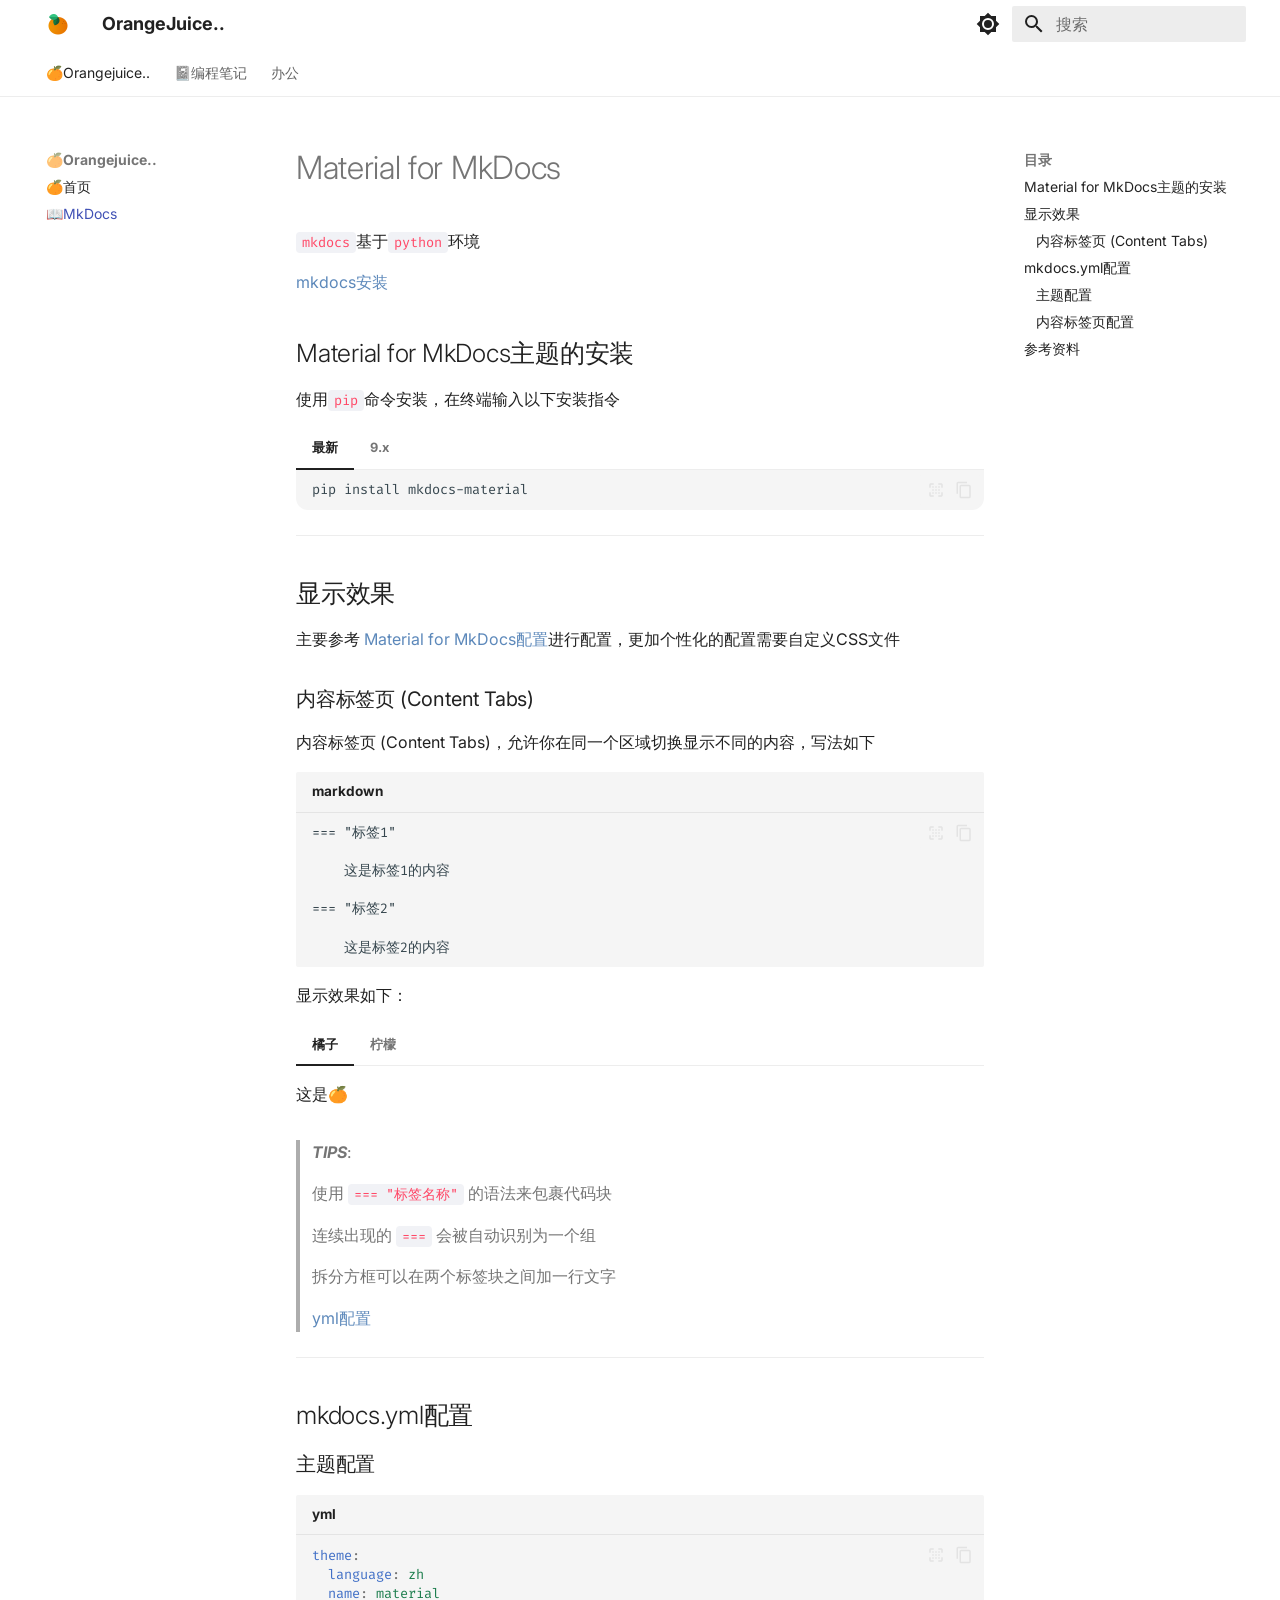
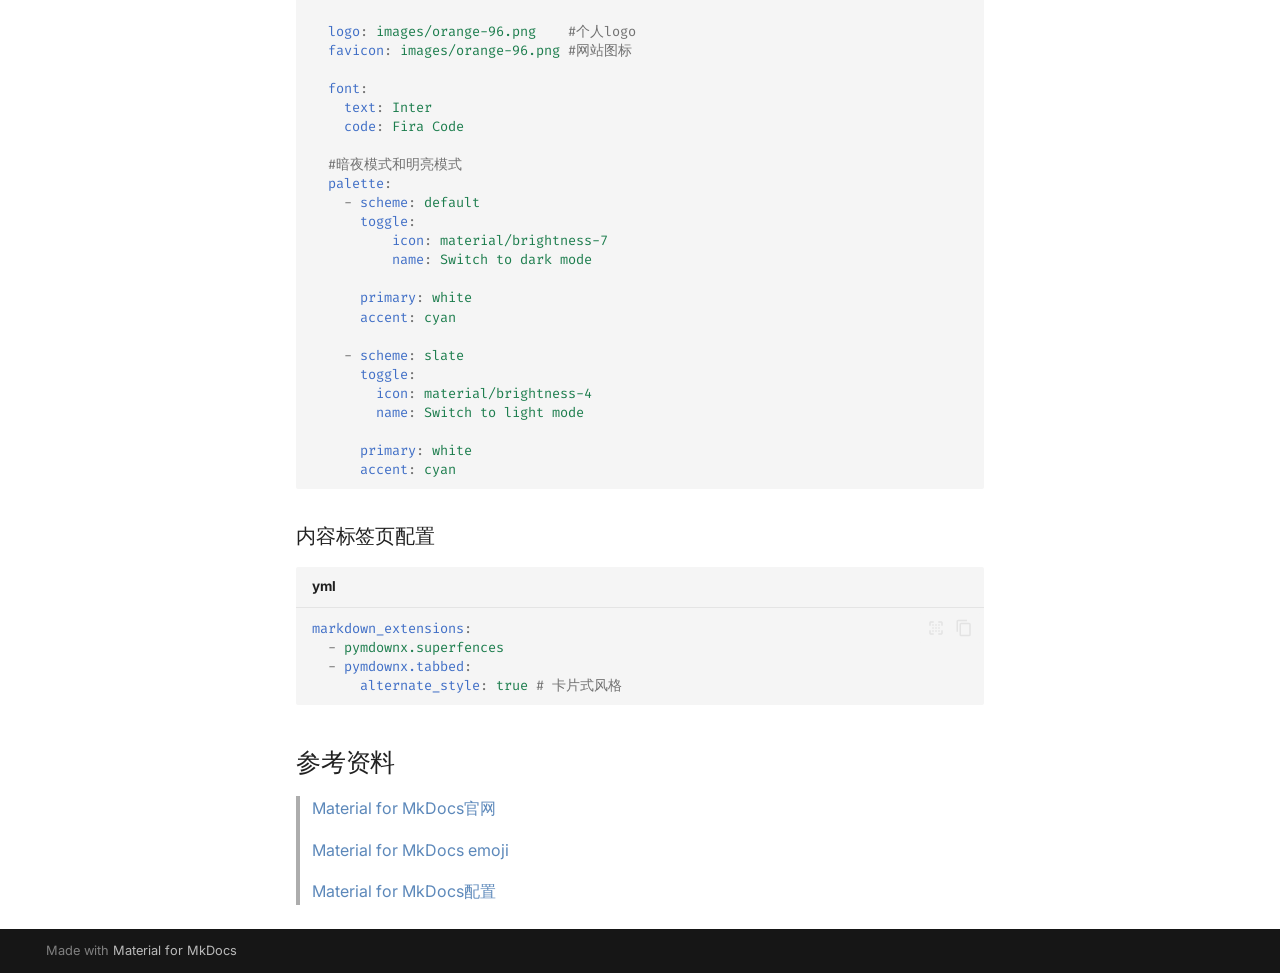
==== commit 9bcbc84a: "Deployed d103569 with MkDocs version: 1.6.1" ====
--- a/mkdocs/index.html
+++ b/mkdocs/index.html
@@ -463,6 +463,34 @@
 </li>
       
         <li class="md-nav__item">
+  <a href="#_1" class="md-nav__link">
+    <span class="md-ellipsis">
+      
+        显示效果
+      
+    </span>
+  </a>
+  
+    <nav class="md-nav" aria-label="显示效果">
+      <ul class="md-nav__list">
+        
+          <li class="md-nav__item">
+  <a href="#content-tabs" class="md-nav__link">
+    <span class="md-ellipsis">
+      
+        内容标签页 (Content Tabs)
+      
+    </span>
+  </a>
+  
+</li>
+        
+      </ul>
+    </nav>
+  
+</li>
+      
+        <li class="md-nav__item">
   <a href="#mkdocsyml" class="md-nav__link">
     <span class="md-ellipsis">
       
@@ -475,7 +503,7 @@
       <ul class="md-nav__list">
         
           <li class="md-nav__item">
-  <a href="#_1" class="md-nav__link">
+  <a href="#_2" class="md-nav__link">
     <span class="md-ellipsis">
       
         主题配置
@@ -486,7 +514,7 @@
 </li>
         
           <li class="md-nav__item">
-  <a href="#_2" class="md-nav__link">
+  <a href="#_3" class="md-nav__link">
     <span class="md-ellipsis">
       
         内容标签页配置
@@ -502,7 +530,7 @@
 </li>
       
         <li class="md-nav__item">
-  <a href="#_3" class="md-nav__link">
+  <a href="#_4" class="md-nav__link">
     <span class="md-ellipsis">
       
         参考资料
@@ -740,6 +768,34 @@
 </li>
       
         <li class="md-nav__item">
+  <a href="#_1" class="md-nav__link">
+    <span class="md-ellipsis">
+      
+        显示效果
+      
+    </span>
+  </a>
+  
+    <nav class="md-nav" aria-label="显示效果">
+      <ul class="md-nav__list">
+        
+          <li class="md-nav__item">
+  <a href="#content-tabs" class="md-nav__link">
+    <span class="md-ellipsis">
+      
+        内容标签页 (Content Tabs)
+      
+    </span>
+  </a>
+  
+</li>
+        
+      </ul>
+    </nav>
+  
+</li>
+      
+        <li class="md-nav__item">
   <a href="#mkdocsyml" class="md-nav__link">
     <span class="md-ellipsis">
       
@@ -752,7 +808,7 @@
       <ul class="md-nav__list">
         
           <li class="md-nav__item">
-  <a href="#_1" class="md-nav__link">
+  <a href="#_2" class="md-nav__link">
     <span class="md-ellipsis">
       
         主题配置
@@ -763,7 +819,7 @@
 </li>
         
           <li class="md-nav__item">
-  <a href="#_2" class="md-nav__link">
+  <a href="#_3" class="md-nav__link">
     <span class="md-ellipsis">
       
         内容标签页配置
@@ -779,7 +835,7 @@
 </li>
       
         <li class="md-nav__item">
-  <a href="#_3" class="md-nav__link">
+  <a href="#_4" class="md-nav__link">
     <span class="md-ellipsis">
       
         参考资料
@@ -807,6 +863,8 @@
 
 
 <h1 id="material-for-mkdocs">Material for MkDocs</h1>
+<p><code>mkdocs</code>基于<code>python</code>环境</p>
+<p><a href="https://mkdocs.org.cn/user-guide/installation/">mkdocs安装</a></p>
 <h2 id="material-for-mkdocs_1">Material for MkDocs主题的安装</h2>
 <p>使用<code>pip</code>命令安装，在终端输入以下安装指令</p>
 <div class="tabbed-set tabbed-alternate" data-tabs="1:2"><input checked="checked" id="__tabbed_1_1" name="__tabbed_1" type="radio" /><input id="__tabbed_1_2" name="__tabbed_1" type="radio" /><div class="tabbed-labels"><label for="__tabbed_1_1">最新</label><label for="__tabbed_1_2">9.x</label></div>
@@ -821,28 +879,40 @@
 </div>
 </div>
 </div>
-<p>安装命令的显示效果为内容标签页 (Content Tabs)，允许你在同一个区域切换显示不同的内容，写法如下</p>
-<div class="language-markdown highlight"><span class="filename">markdown</span><pre><span></span><code><span id="__span-2-1"><a id="__codelineno-2-1" name="__codelineno-2-1" href="#__codelineno-2-1"></a>    === &quot;最新&quot;
+<hr />
+<h2 id="_1">显示效果</h2>
+<p>主要参考 <a href="https://squidfunk.github.io/mkdocs-material/reference/">Material for MkDocs配置</a>进行配置，更加个性化的配置需要自定义CSS文件</p>
+<h3 id="content-tabs">内容标签页 (Content Tabs)</h3>
+<p>内容标签页 (Content Tabs)，允许你在同一个区域切换显示不同的内容，写法如下</p>
+<div class="language-markdown highlight"><span class="filename">markdown</span><pre><span></span><code><span id="__span-2-1"><a id="__codelineno-2-1" name="__codelineno-2-1" href="#__codelineno-2-1"></a>=== &quot;标签1&quot;
 </span><span id="__span-2-2"><a id="__codelineno-2-2" name="__codelineno-2-2" href="#__codelineno-2-2"></a>
-</span><span id="__span-2-3"><a id="__codelineno-2-3" name="__codelineno-2-3" href="#__codelineno-2-3"></a><span class="sb">    ```bash</span>
-</span><span id="__span-2-4"><a id="__codelineno-2-4" name="__codelineno-2-4" href="#__codelineno-2-4"></a><span class="w">    </span>pip<span class="w"> </span>install<span class="w"> </span>mkdocs-material
-</span><span id="__span-2-5"><a id="__codelineno-2-5" name="__codelineno-2-5" href="#__codelineno-2-5"></a><span class="sb">    ```</span>
+</span><span id="__span-2-3"><a id="__codelineno-2-3" name="__codelineno-2-3" href="#__codelineno-2-3"></a>    这是标签1的内容
+</span><span id="__span-2-4"><a id="__codelineno-2-4" name="__codelineno-2-4" href="#__codelineno-2-4"></a>
+</span><span id="__span-2-5"><a id="__codelineno-2-5" name="__codelineno-2-5" href="#__codelineno-2-5"></a>=== &quot;标签2&quot;
 </span><span id="__span-2-6"><a id="__codelineno-2-6" name="__codelineno-2-6" href="#__codelineno-2-6"></a>
-</span><span id="__span-2-7"><a id="__codelineno-2-7" name="__codelineno-2-7" href="#__codelineno-2-7"></a>    === &quot;9.x&quot;
-</span><span id="__span-2-8"><a id="__codelineno-2-8" name="__codelineno-2-8" href="#__codelineno-2-8"></a>
-</span><span id="__span-2-9"><a id="__codelineno-2-9" name="__codelineno-2-9" href="#__codelineno-2-9"></a><span class="sb">    ```bash</span>
-</span><span id="__span-2-10"><a id="__codelineno-2-10" name="__codelineno-2-10" href="#__codelineno-2-10"></a><span class="w">    </span>pip<span class="w"> </span>install<span class="w"> </span>mkdocs-material<span class="o">==</span><span class="m">9</span>.5.0
-</span><span id="__span-2-11"><a id="__codelineno-2-11" name="__codelineno-2-11" href="#__codelineno-2-11"></a><span class="sb">    ```</span>
+</span><span id="__span-2-7"><a id="__codelineno-2-7" name="__codelineno-2-7" href="#__codelineno-2-7"></a>    这是标签2的内容
 </span></code></pre></div>
+<p>显示效果如下：</p>
+<div class="tabbed-set tabbed-alternate" data-tabs="2:2"><input checked="checked" id="__tabbed_2_1" name="__tabbed_2" type="radio" /><input id="__tabbed_2_2" name="__tabbed_2" type="radio" /><div class="tabbed-labels"><label for="__tabbed_2_1">橘子</label><label for="__tabbed_2_2">柠檬</label></div>
+<div class="tabbed-content">
+<div class="tabbed-block">
+<p>这是🍊</p>
+</div>
+<div class="tabbed-block">
+<p>这是🍋</p>
+</div>
+</div>
+</div>
 <blockquote>
 <p><strong><em>TIPS</em></strong>: </p>
-<p>使用 === "标签名称" 的语法来包裹代码块</p>
-<p>连续出现的 === 标签会被自动识别为一个组 </p>
+<p>使用 <code>=== "标签名称"</code> 的语法来包裹代码块</p>
+<p>连续出现的 <code>===</code> 会被自动识别为一个组 </p>
 <p>拆分方框可以在两个标签块之间加一行文字</p>
-<p>需要启用 pymdownx.tabbed 和 pymdownx.superfences <a href="#Content Tabs">跳转到配置</a></p>
+<p><a href="#Content Tabs">yml配置</a></p>
 </blockquote>
+<hr />
 <h2 id="mkdocsyml">mkdocs.yml配置</h2>
-<h3 id="_1">主题配置</h3>
+<h3 id="_2">主题配置</h3>
 <div class="language-yaml highlight"><span class="filename">yml</span><pre><span></span><code><span id="__span-3-1"><a id="__codelineno-3-1" name="__codelineno-3-1" href="#__codelineno-3-1"></a><span class="nt">theme</span><span class="p">:</span>
 </span><span id="__span-3-2"><a id="__codelineno-3-2" name="__codelineno-3-2" href="#__codelineno-3-2"></a><span class="w">  </span><span class="nt">language</span><span class="p">:</span><span class="w"> </span><span class="l l-Scalar l-Scalar-Plain">zh</span>
 </span><span id="__span-3-3"><a id="__codelineno-3-3" name="__codelineno-3-3" href="#__codelineno-3-3"></a><span class="w">  </span><span class="nt">name</span><span class="p">:</span><span class="w"> </span><span class="l l-Scalar l-Scalar-Plain">material</span>
@@ -853,19 +923,38 @@
 </span><span id="__span-3-8"><a id="__codelineno-3-8" name="__codelineno-3-8" href="#__codelineno-3-8"></a><span class="w">  </span><span class="nt">font</span><span class="p">:</span>
 </span><span id="__span-3-9"><a id="__codelineno-3-9" name="__codelineno-3-9" href="#__codelineno-3-9"></a><span class="w">    </span><span class="nt">text</span><span class="p">:</span><span class="w"> </span><span class="l l-Scalar l-Scalar-Plain">Inter</span><span class="w">      </span>
 </span><span id="__span-3-10"><a id="__codelineno-3-10" name="__codelineno-3-10" href="#__codelineno-3-10"></a><span class="w">    </span><span class="nt">code</span><span class="p">:</span><span class="w"> </span><span class="l l-Scalar l-Scalar-Plain">Fira Code</span><span class="w">  </span>
+</span><span id="__span-3-11"><a id="__codelineno-3-11" name="__codelineno-3-11" href="#__codelineno-3-11"></a>
+</span><span id="__span-3-12"><a id="__codelineno-3-12" name="__codelineno-3-12" href="#__codelineno-3-12"></a><span class="w">  </span><span class="c1">#暗夜模式和明亮模式  </span>
+</span><span id="__span-3-13"><a id="__codelineno-3-13" name="__codelineno-3-13" href="#__codelineno-3-13"></a><span class="w">  </span><span class="nt">palette</span><span class="p">:</span>
+</span><span id="__span-3-14"><a id="__codelineno-3-14" name="__codelineno-3-14" href="#__codelineno-3-14"></a><span class="w">    </span><span class="p p-Indicator">-</span><span class="w"> </span><span class="nt">scheme</span><span class="p">:</span><span class="w"> </span><span class="l l-Scalar l-Scalar-Plain">default</span>
+</span><span id="__span-3-15"><a id="__codelineno-3-15" name="__codelineno-3-15" href="#__codelineno-3-15"></a><span class="w">      </span><span class="nt">toggle</span><span class="p">:</span>
+</span><span id="__span-3-16"><a id="__codelineno-3-16" name="__codelineno-3-16" href="#__codelineno-3-16"></a><span class="w">          </span><span class="nt">icon</span><span class="p">:</span><span class="w"> </span><span class="l l-Scalar l-Scalar-Plain">material/brightness-7</span><span class="w"> </span>
+</span><span id="__span-3-17"><a id="__codelineno-3-17" name="__codelineno-3-17" href="#__codelineno-3-17"></a><span class="w">          </span><span class="nt">name</span><span class="p">:</span><span class="w"> </span><span class="l l-Scalar l-Scalar-Plain">Switch to dark mode</span>
+</span><span id="__span-3-18"><a id="__codelineno-3-18" name="__codelineno-3-18" href="#__codelineno-3-18"></a>
+</span><span id="__span-3-19"><a id="__codelineno-3-19" name="__codelineno-3-19" href="#__codelineno-3-19"></a><span class="w">      </span><span class="nt">primary</span><span class="p">:</span><span class="w"> </span><span class="l l-Scalar l-Scalar-Plain">white</span>
+</span><span id="__span-3-20"><a id="__codelineno-3-20" name="__codelineno-3-20" href="#__codelineno-3-20"></a><span class="w">      </span><span class="nt">accent</span><span class="p">:</span><span class="w"> </span><span class="l l-Scalar l-Scalar-Plain">cyan</span>
+</span><span id="__span-3-21"><a id="__codelineno-3-21" name="__codelineno-3-21" href="#__codelineno-3-21"></a>
+</span><span id="__span-3-22"><a id="__codelineno-3-22" name="__codelineno-3-22" href="#__codelineno-3-22"></a><span class="w">    </span><span class="p p-Indicator">-</span><span class="w"> </span><span class="nt">scheme</span><span class="p">:</span><span class="w"> </span><span class="l l-Scalar l-Scalar-Plain">slate</span>
+</span><span id="__span-3-23"><a id="__codelineno-3-23" name="__codelineno-3-23" href="#__codelineno-3-23"></a><span class="w">      </span><span class="nt">toggle</span><span class="p">:</span>
+</span><span id="__span-3-24"><a id="__codelineno-3-24" name="__codelineno-3-24" href="#__codelineno-3-24"></a><span class="w">        </span><span class="nt">icon</span><span class="p">:</span><span class="w"> </span><span class="l l-Scalar l-Scalar-Plain">material/brightness-4</span>
+</span><span id="__span-3-25"><a id="__codelineno-3-25" name="__codelineno-3-25" href="#__codelineno-3-25"></a><span class="w">        </span><span class="nt">name</span><span class="p">:</span><span class="w"> </span><span class="l l-Scalar l-Scalar-Plain">Switch to light mode</span>
+</span><span id="__span-3-26"><a id="__codelineno-3-26" name="__codelineno-3-26" href="#__codelineno-3-26"></a>
+</span><span id="__span-3-27"><a id="__codelineno-3-27" name="__codelineno-3-27" href="#__codelineno-3-27"></a><span class="w">      </span><span class="nt">primary</span><span class="p">:</span><span class="w"> </span><span class="l l-Scalar l-Scalar-Plain">white</span>
+</span><span id="__span-3-28"><a id="__codelineno-3-28" name="__codelineno-3-28" href="#__codelineno-3-28"></a><span class="w">      </span><span class="nt">accent</span><span class="p">:</span><span class="w"> </span><span class="l l-Scalar l-Scalar-Plain">cyan</span>
 </span></code></pre></div>
 <div id="Content Tabs"></div>
 
-<h3 id="_2">内容标签页配置</h3>
+<h3 id="_3">内容标签页配置</h3>
 <div class="language-yaml highlight"><span class="filename">yml</span><pre><span></span><code><span id="__span-4-1"><a id="__codelineno-4-1" name="__codelineno-4-1" href="#__codelineno-4-1"></a><span class="nt">markdown_extensions</span><span class="p">:</span>
 </span><span id="__span-4-2"><a id="__codelineno-4-2" name="__codelineno-4-2" href="#__codelineno-4-2"></a><span class="w">  </span><span class="p p-Indicator">-</span><span class="w"> </span><span class="l l-Scalar l-Scalar-Plain">pymdownx.superfences</span>
 </span><span id="__span-4-3"><a id="__codelineno-4-3" name="__codelineno-4-3" href="#__codelineno-4-3"></a><span class="w">  </span><span class="p p-Indicator">-</span><span class="w"> </span><span class="nt">pymdownx.tabbed</span><span class="p">:</span>
 </span><span id="__span-4-4"><a id="__codelineno-4-4" name="__codelineno-4-4" href="#__codelineno-4-4"></a><span class="w">      </span><span class="nt">alternate_style</span><span class="p">:</span><span class="w"> </span><span class="l l-Scalar l-Scalar-Plain">true</span><span class="w"> </span><span class="c1"># 卡片式风格</span>
 </span></code></pre></div>
-<h2 id="_3">参考资料</h2>
+<h2 id="_4">参考资料</h2>
 <blockquote>
 <p><a href="https://squidfunk.github.io/mkdocs-material/">Material for MkDocs官网</a></p>
 <p><a href="https://mkdocs.dbtgo.com/reference/icons-emojis/">Material for MkDocs emoji</a></p>
+<p><a href="https://squidfunk.github.io/mkdocs-material/reference/">Material for MkDocs配置</a></p>
 </blockquote>
 
 
@@ -922,7 +1011,7 @@
     
       
       
-      <script id="__config" type="application/json">{"annotate": null, "base": "..", "features": ["search.suggest", "search.highlight", "navigation.tabs", "navigation.sections", "navigation.tracking", "navigation.top", "content.code.copy", "content.code.annotate"], "search": "../assets/javascripts/workers/search.2c215733.min.js", "tags": null, "translations": {"clipboard.copied": "\u5df2\u590d\u5236", "clipboard.copy": "\u590d\u5236", "search.result.more.one": "\u5728\u8be5\u9875\u4e0a\u8fd8\u6709 1 \u4e2a\u7b26\u5408\u6761\u4ef6\u7684\u7ed3\u679c", "search.result.more.other": "\u5728\u8be5\u9875\u4e0a\u8fd8\u6709 # \u4e2a\u7b26\u5408\u6761\u4ef6\u7684\u7ed3\u679c", "search.result.none": "\u6ca1\u6709\u627e\u5230\u7b26\u5408\u6761\u4ef6\u7684\u7ed3\u679c", "search.result.one": "\u627e\u5230 1 \u4e2a\u7b26\u5408\u6761\u4ef6\u7684\u7ed3\u679c", "search.result.other": "# \u4e2a\u7b26\u5408\u6761\u4ef6\u7684\u7ed3\u679c", "search.result.placeholder": "\u952e\u5165\u4ee5\u5f00\u59cb\u641c\u7d22", "search.result.term.missing": "\u7f3a\u5c11", "select.version": "\u9009\u62e9\u5f53\u524d\u7248\u672c"}, "version": null}</script>
+      <script id="__config" type="application/json">{"annotate": null, "base": "..", "features": ["search.suggest", "search.highlight", "navigation.tabs", "navigation.sections", "navigation.tracking", "navigation.top", "content.code.copy", "content.code.annotate", "content.code.select"], "search": "../assets/javascripts/workers/search.2c215733.min.js", "tags": null, "translations": {"clipboard.copied": "\u5df2\u590d\u5236", "clipboard.copy": "\u590d\u5236", "search.result.more.one": "\u5728\u8be5\u9875\u4e0a\u8fd8\u6709 1 \u4e2a\u7b26\u5408\u6761\u4ef6\u7684\u7ed3\u679c", "search.result.more.other": "\u5728\u8be5\u9875\u4e0a\u8fd8\u6709 # \u4e2a\u7b26\u5408\u6761\u4ef6\u7684\u7ed3\u679c", "search.result.none": "\u6ca1\u6709\u627e\u5230\u7b26\u5408\u6761\u4ef6\u7684\u7ed3\u679c", "search.result.one": "\u627e\u5230 1 \u4e2a\u7b26\u5408\u6761\u4ef6\u7684\u7ed3\u679c", "search.result.other": "# \u4e2a\u7b26\u5408\u6761\u4ef6\u7684\u7ed3\u679c", "search.result.placeholder": "\u952e\u5165\u4ee5\u5f00\u59cb\u641c\u7d22", "search.result.term.missing": "\u7f3a\u5c11", "select.version": "\u9009\u62e9\u5f53\u524d\u7248\u672c"}, "version": null}</script>
     
     
       <script src="../assets/javascripts/bundle.79ae519e.min.js"></script>
--- a/stylesheets/extra.css
+++ b/stylesheets/extra.css
@@ -1,7 +1,6 @@
 /*浅色场景*/
 [data-md-color-scheme="default"] 
 {
-
 
 /* 修改正文链接的默认颜色 */
 .md-typeset a {
@@ -65,33 +64,64 @@
   border-radius: 12px;
   overflow: hidden;
 }
-/*标题栏*/
-/* 将代码块复制按钮移动到标题栏 */
-/* .md-code__button {
-  position: absolute;
-  top: 0;
-  right: 0;
-  margin: 0.5em;
+
+/* 修改行内代码样式 */
+:not(pre) > code {
+    color: #ff4766 !important; /* 文字颜色 */
+    background-color: #f1f2f6 !important; /* 背景色 */
+    padding: 0.1rem 0.3rem;
+    border-radius: 0.2rem;
 }
 
-/* 当有标题时，调整复制按钮位置到标题栏内 */
-/* .highlight > .filename + pre > code > .md-code__button,
-.highlighttable > .filename + pre > code > .md-code__button {
-  top: -2.8em;
-} */
+/*title*/
 
-/* 或者针对标题栏容器 */
-/* .highlight > .filename {
-  position: relative;
-} */
-
-/* .highlight > .filename ~ pre .md-code__button {
-  position: absolute;
-  top: -2.2em;
-  right: 0.5em;
-} */ 
+/* --- 代码块整体容器（可选，用于控制外边距） --- */
+.md-typeset .md-code {
+  margin-top: 1em;
+  margin-bottom: 1em;
 }
 
+/* --- 1. 定制标题栏（例如 excel 标题栏） --- */
+.md-typeset .md-code__title {
+  background-color: #217346 !important; /* Excel 绿色 */
+  color: #ffffff !important;            /* 文字白色 */
+  font-weight: 700;
+  padding: 0.4rem 0.6rem;
+  font-size: 0.75rem;
+  
+  /* 圆角处理：只保留顶部圆角 */
+  border-top-left-radius: 8px !important;
+  border-top-right-radius: 8px !important;
+  border-bottom-left-radius: 0 !important;
+  border-bottom-right-radius: 0 !important;
+}
+
+/* --- 2. 定制下方的代码主体 --- */
+.md-typeset .md-code__title + .highlight {
+  margin-top: 0 !important; /* 强制缝隙消失 */
+}
+
+.md-typeset .md-code__title + .highlight pre {
+  /* 圆角处理：顶部直角，底部圆角 */
+  border-top-left-radius: 0 !important;
+  border-top-right-radius: 0 !important;
+  border-bottom-left-radius: 8px !important;
+  border-bottom-right-radius: 8px !important;
+  
+  /* 如果你想改变代码块背景色 */
+  background-color: #f8f9fa !important; 
+  border: 1px solid #e1e4e8;
+  border-top: none; /* 既然有标题栏了，顶部边框可以去掉 */
+}
+
+/* --- 3. 针对没有标题的代码块（保持全圆角） --- */
+.md-typeset .highlight pre {
+    border-radius: 8px;
+}
+
+}
+
+/*#################################################################################*/
 
 /*深色场景*/
 [data-md-color-scheme="slate"] 
